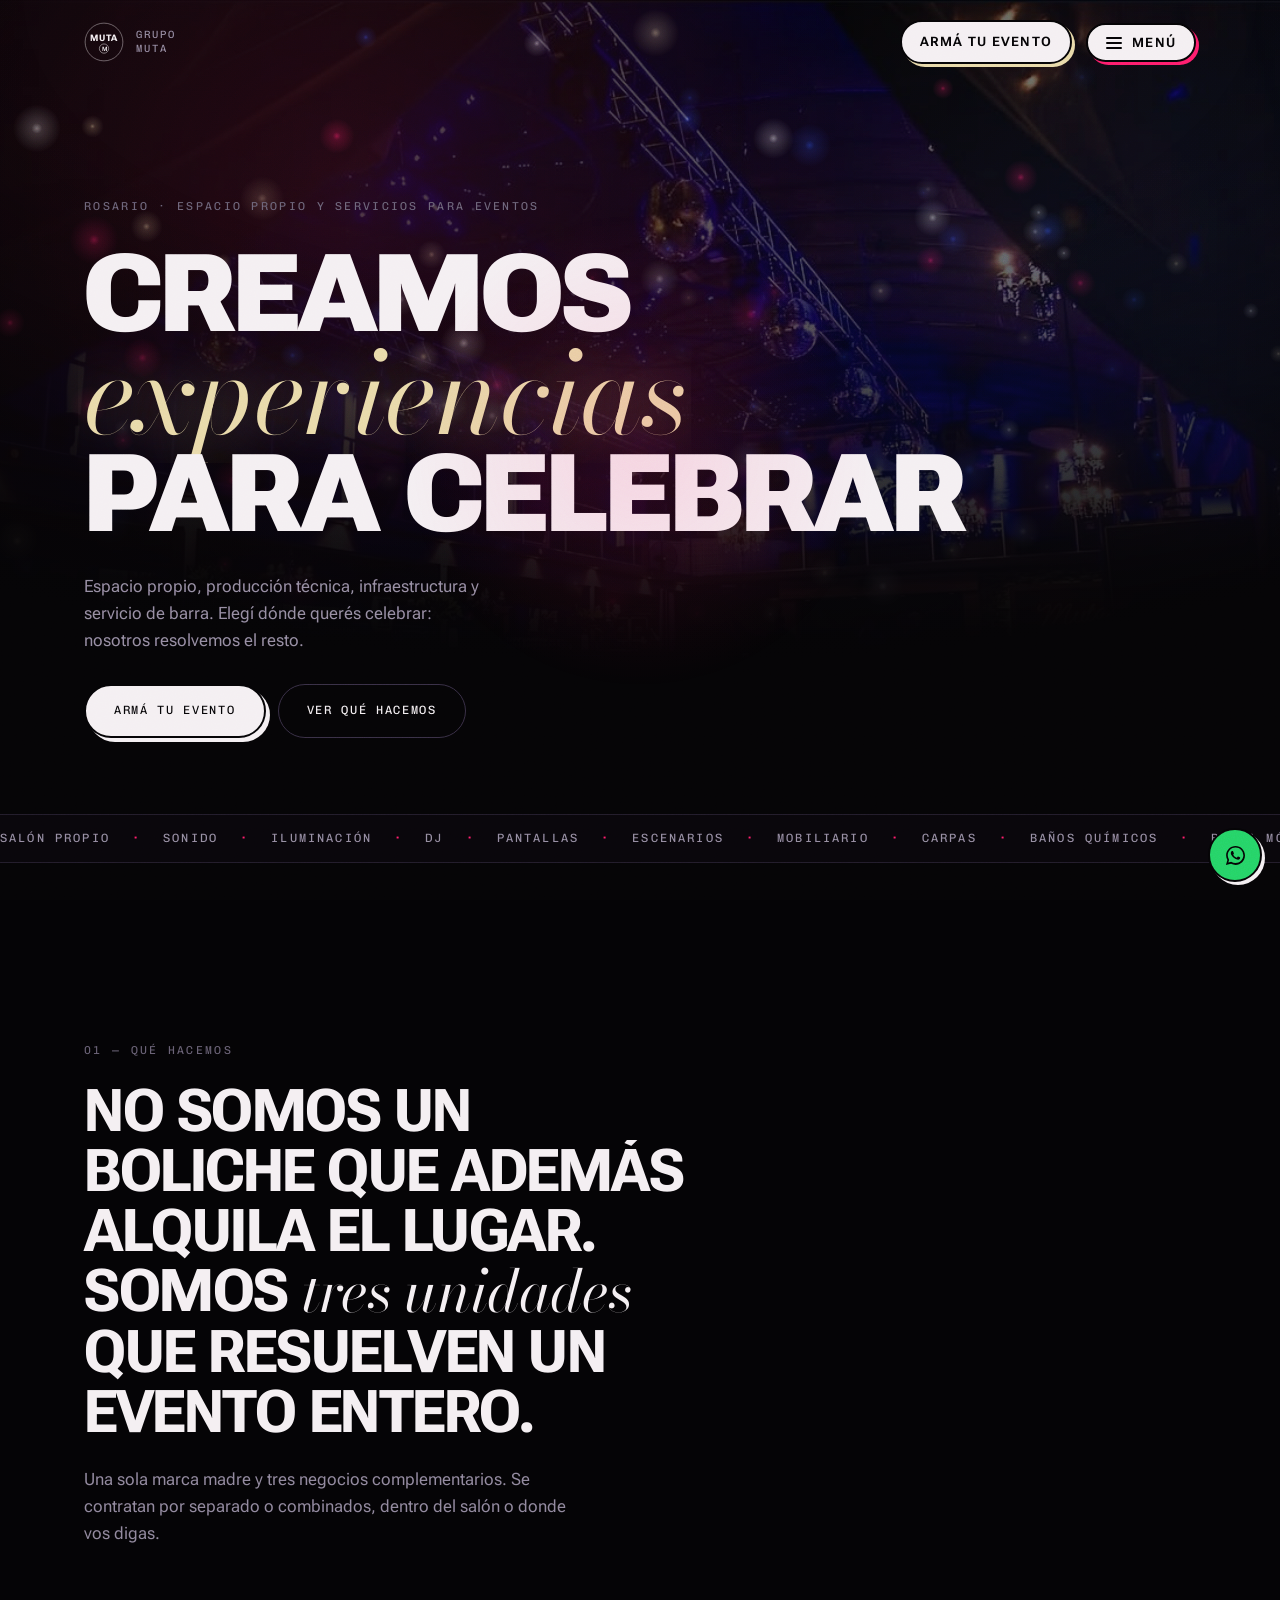
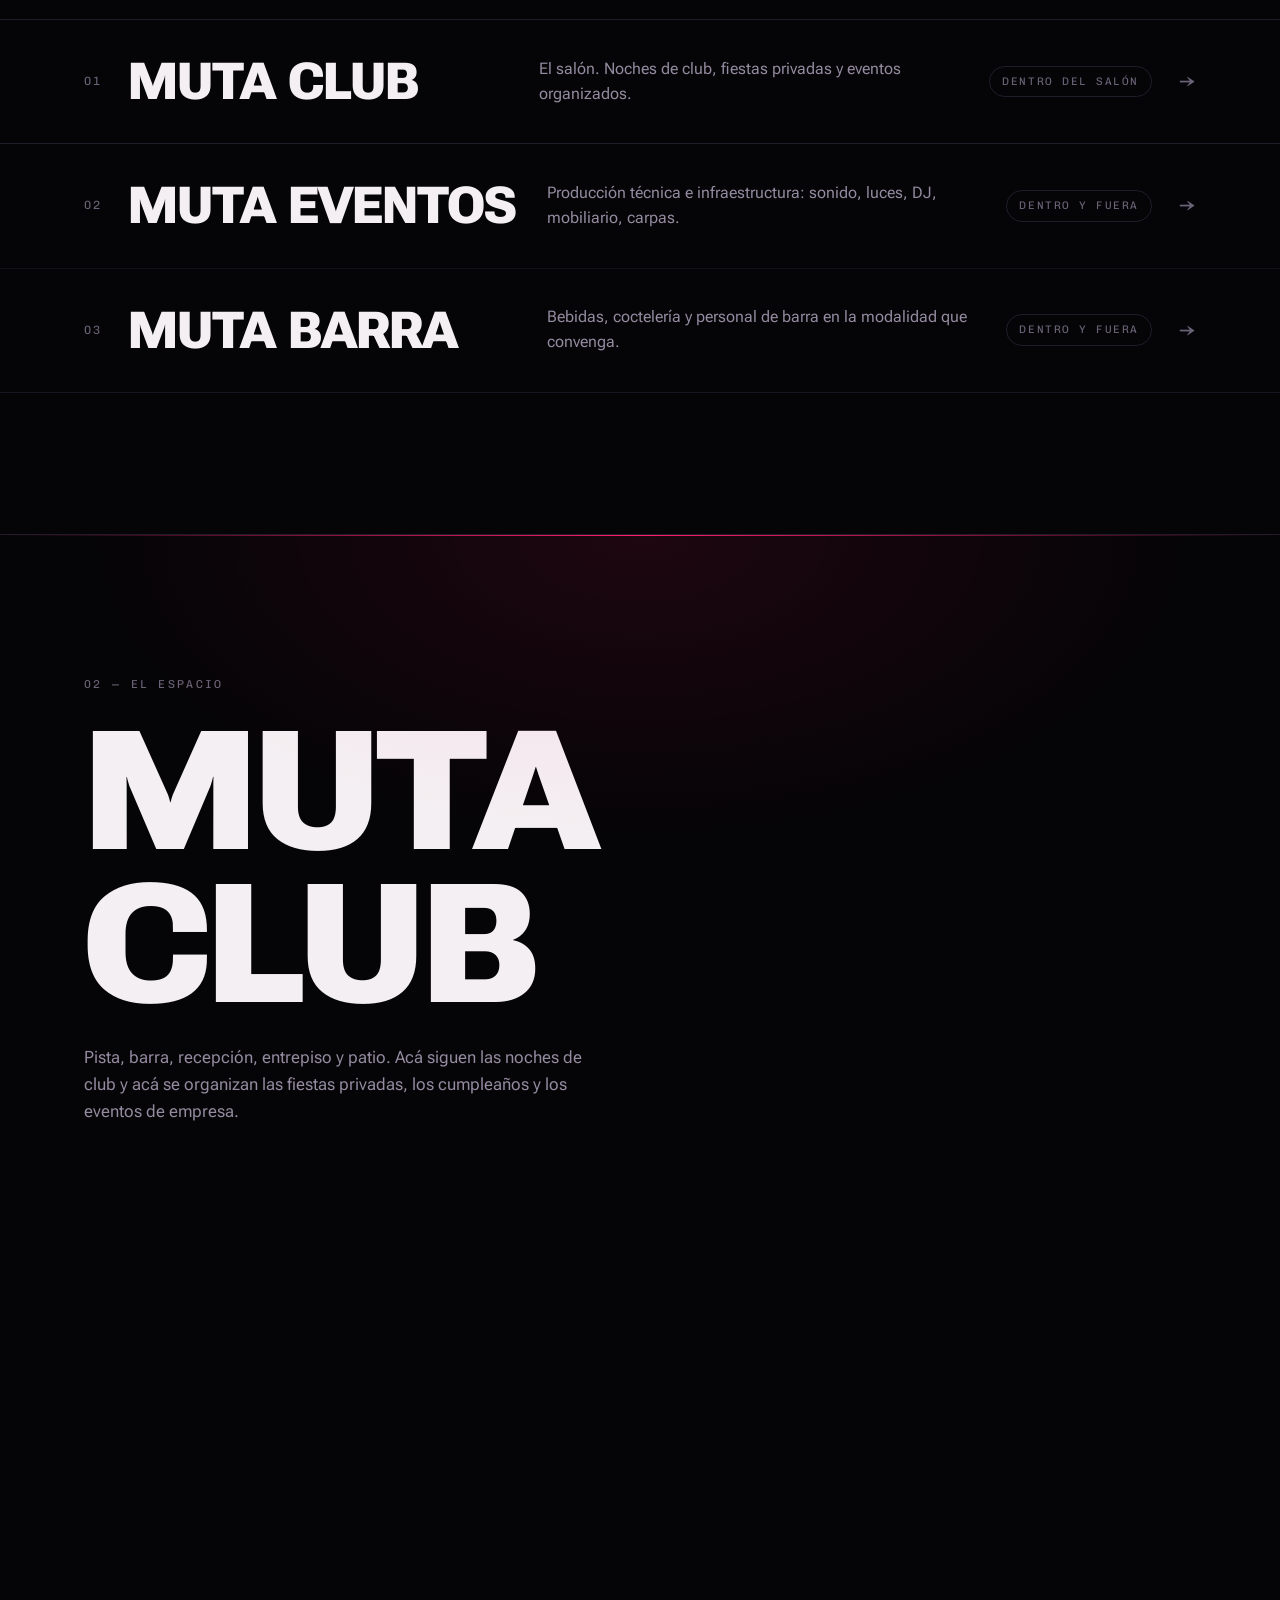
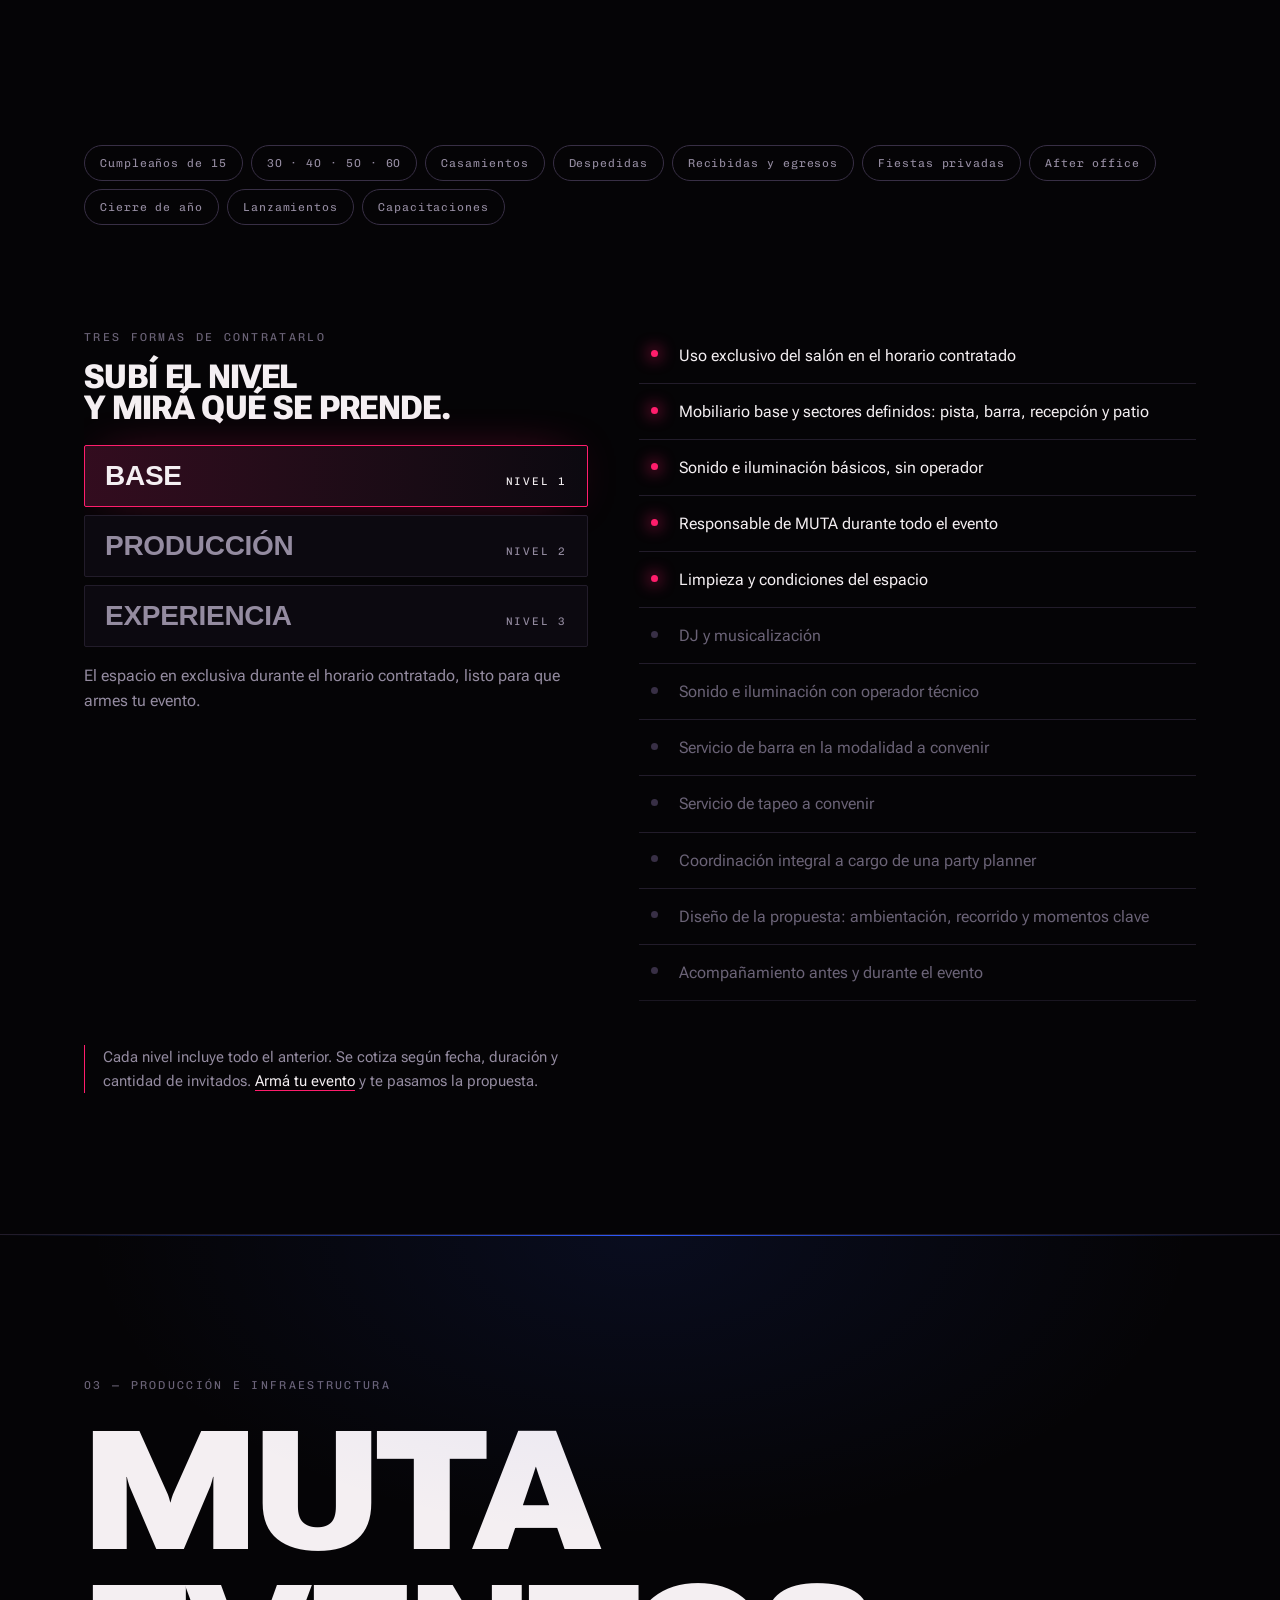
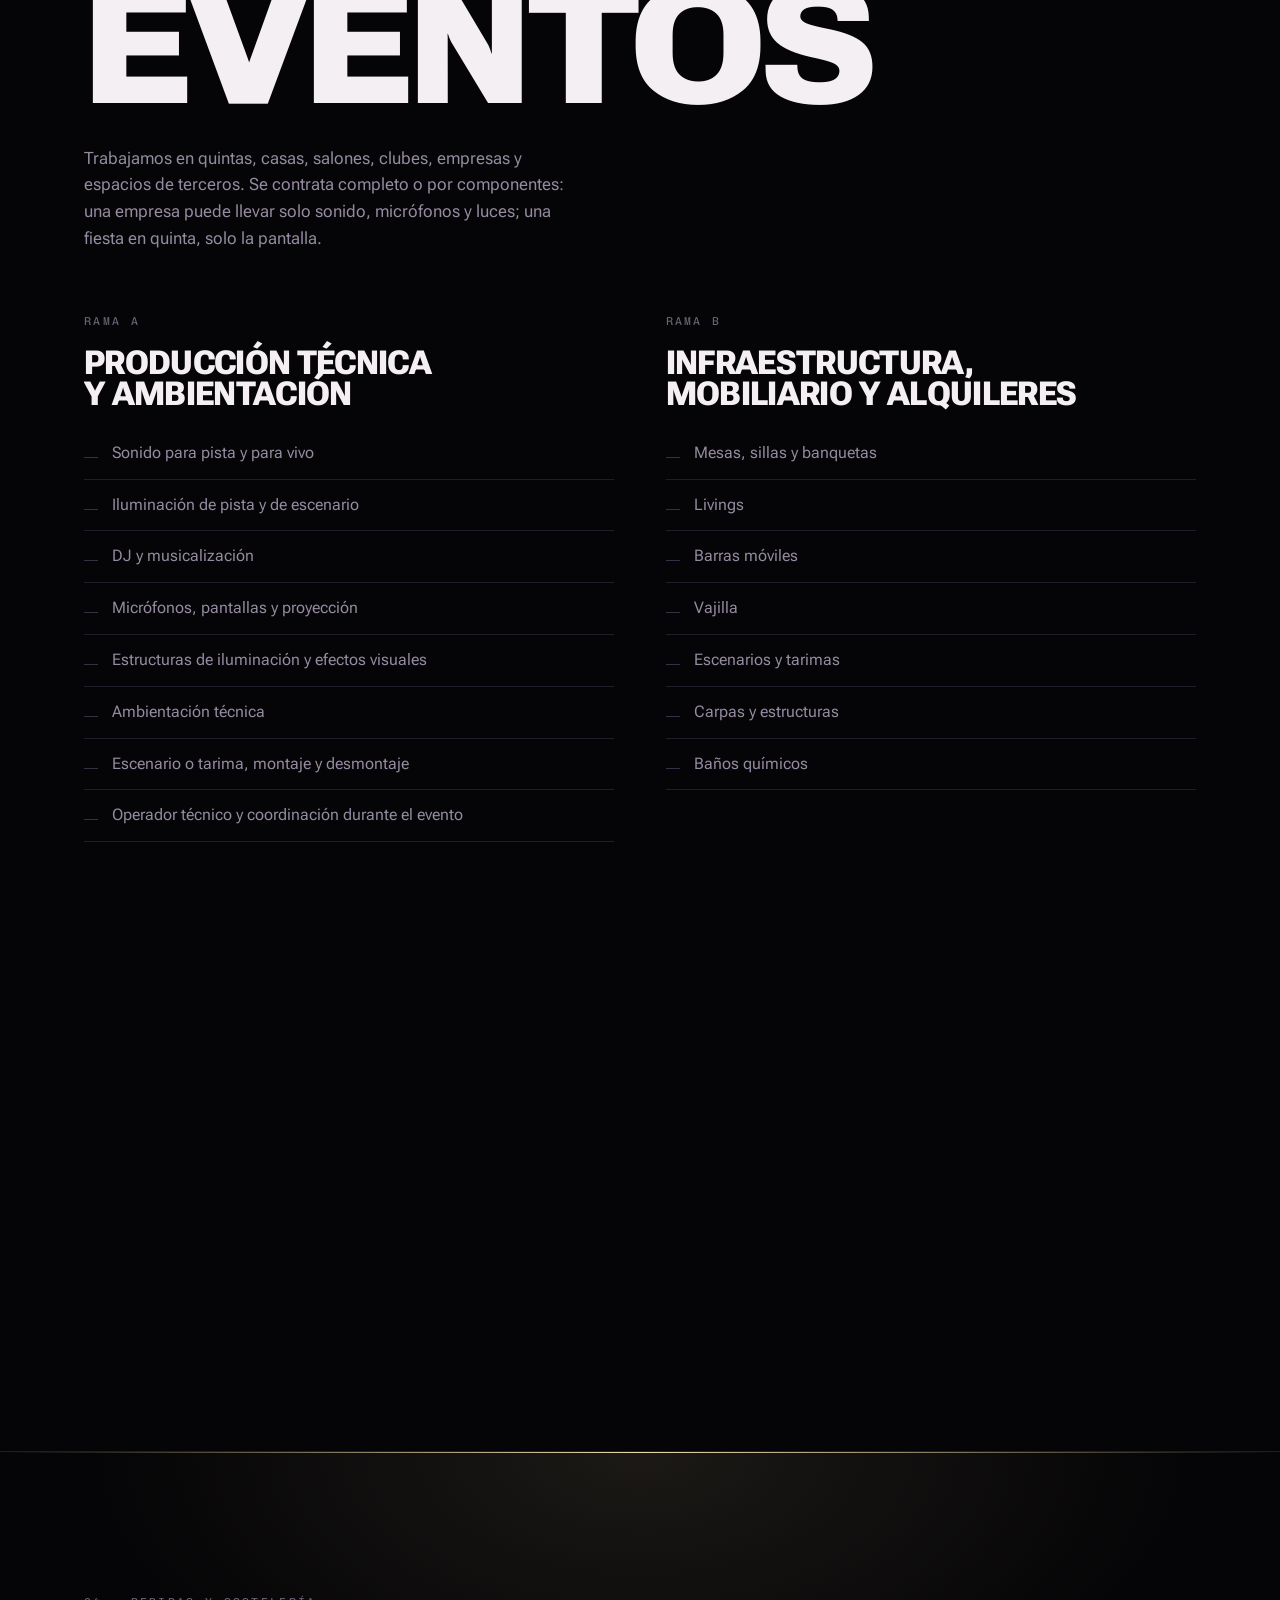
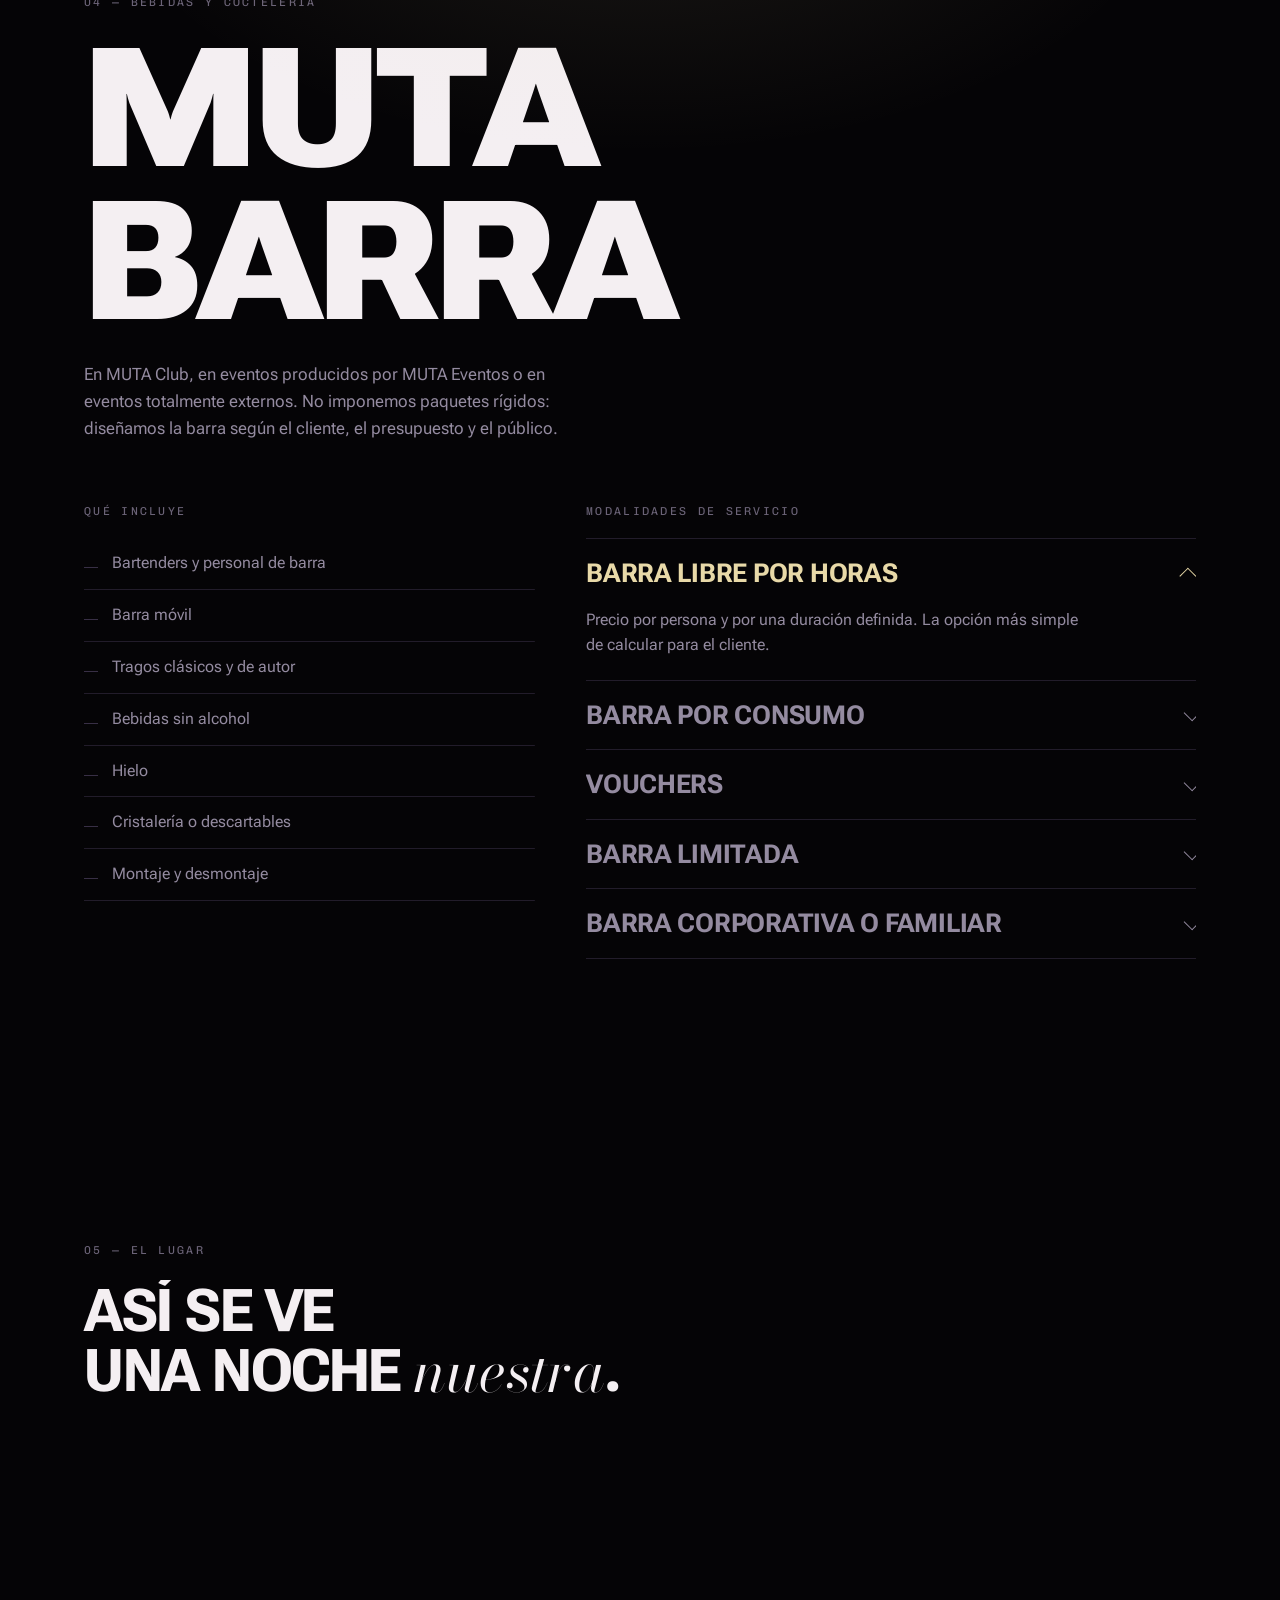
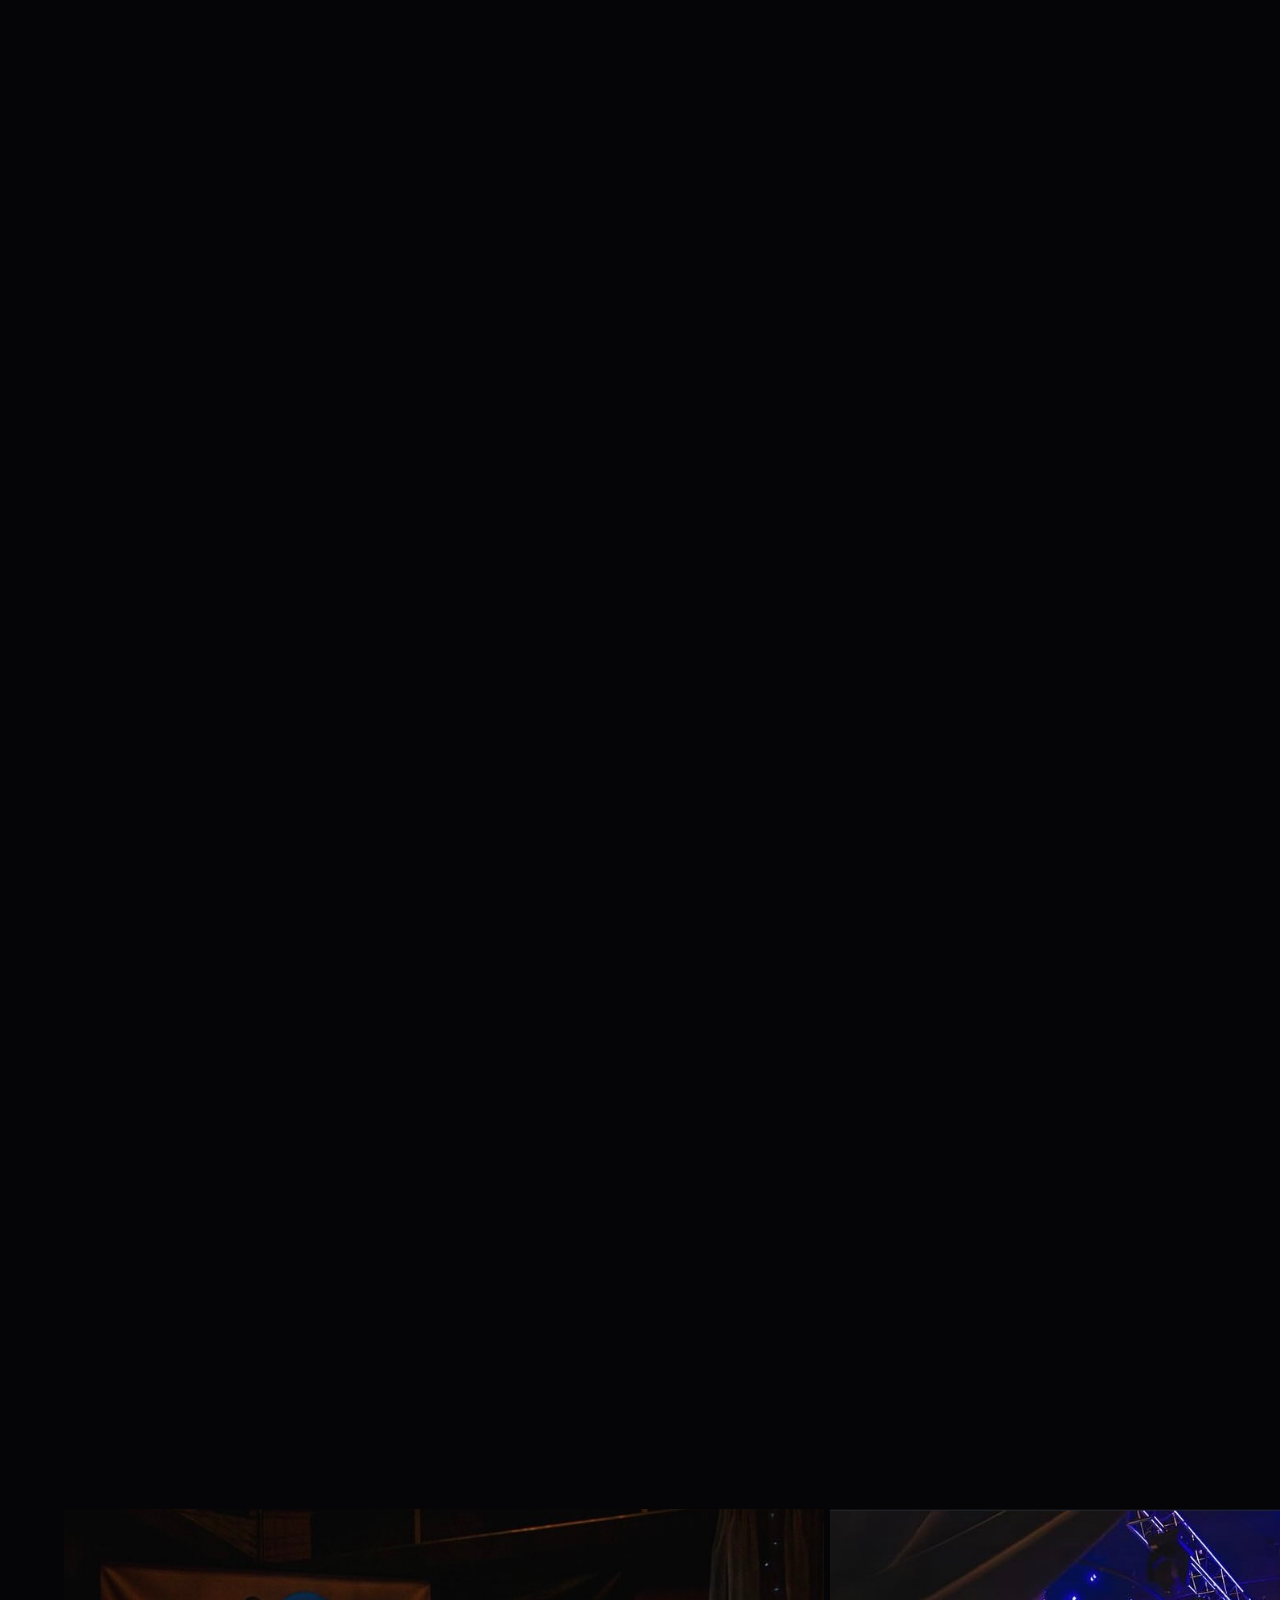
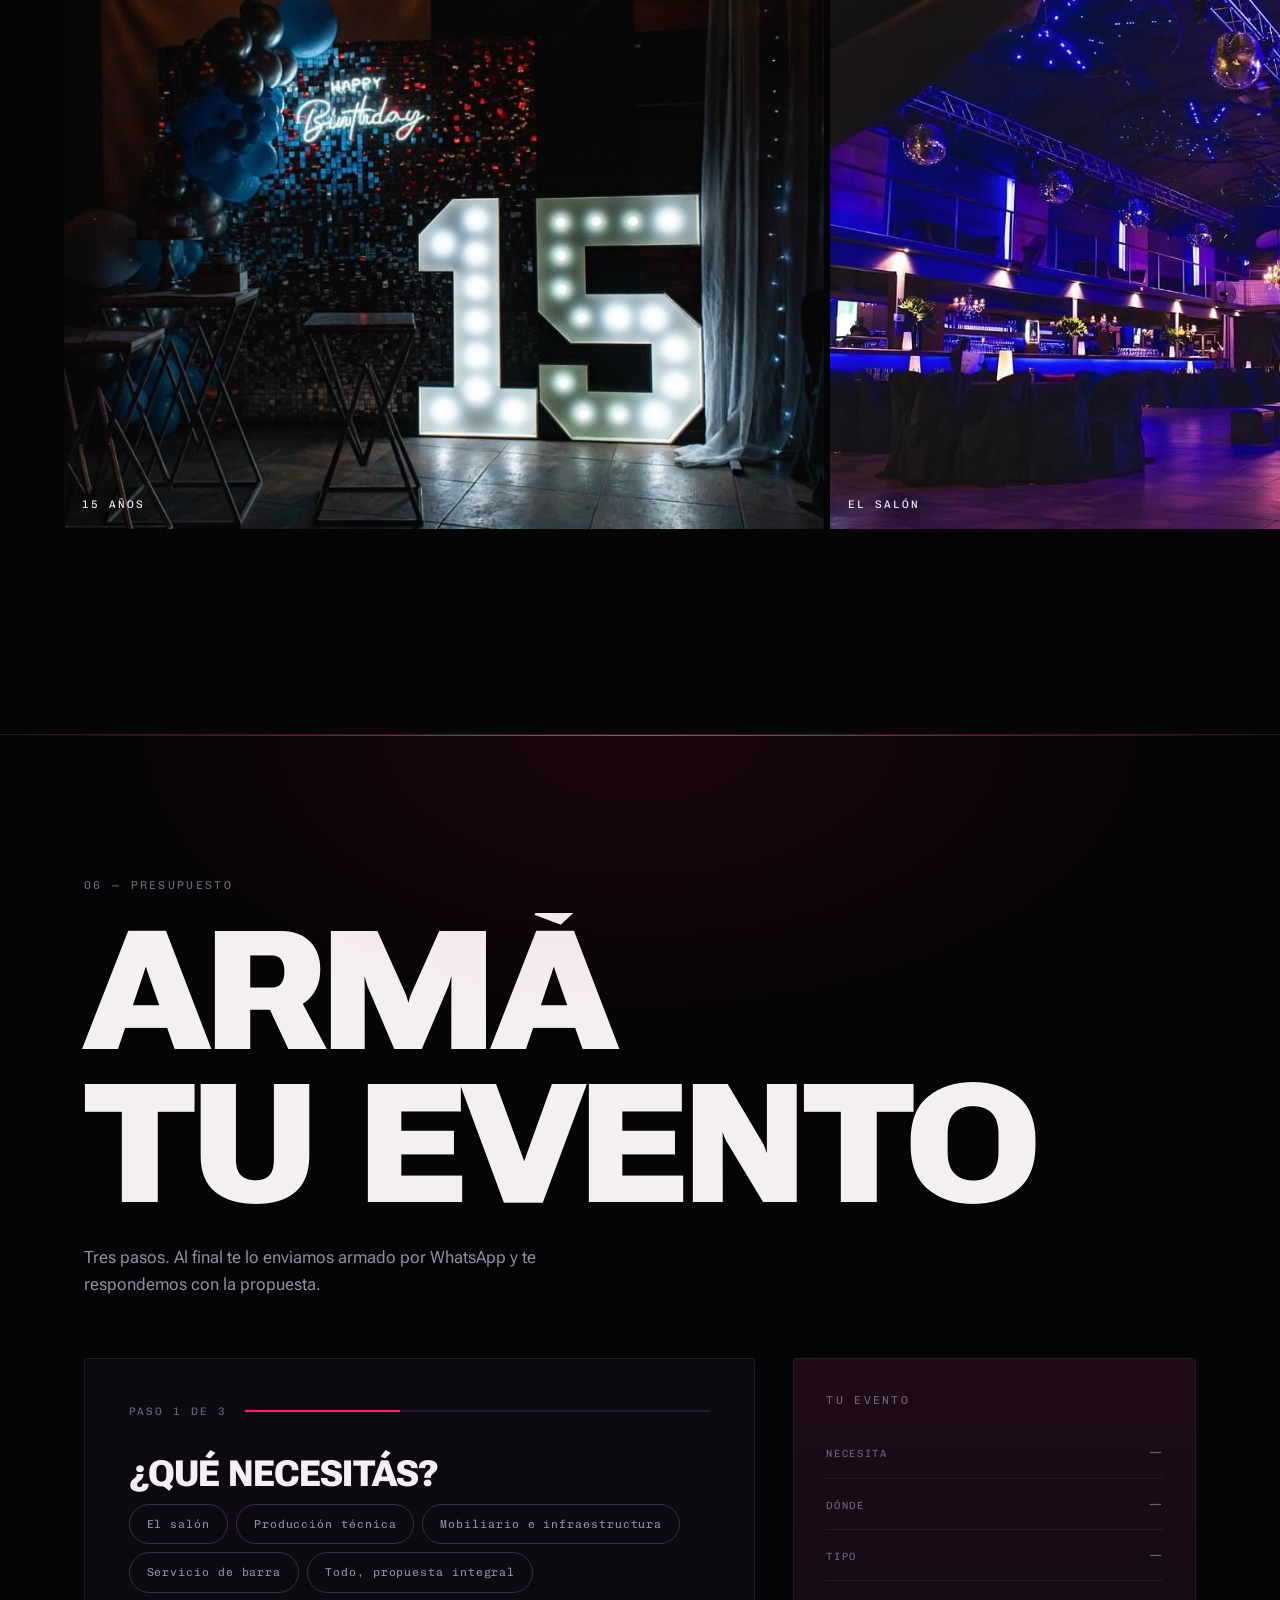
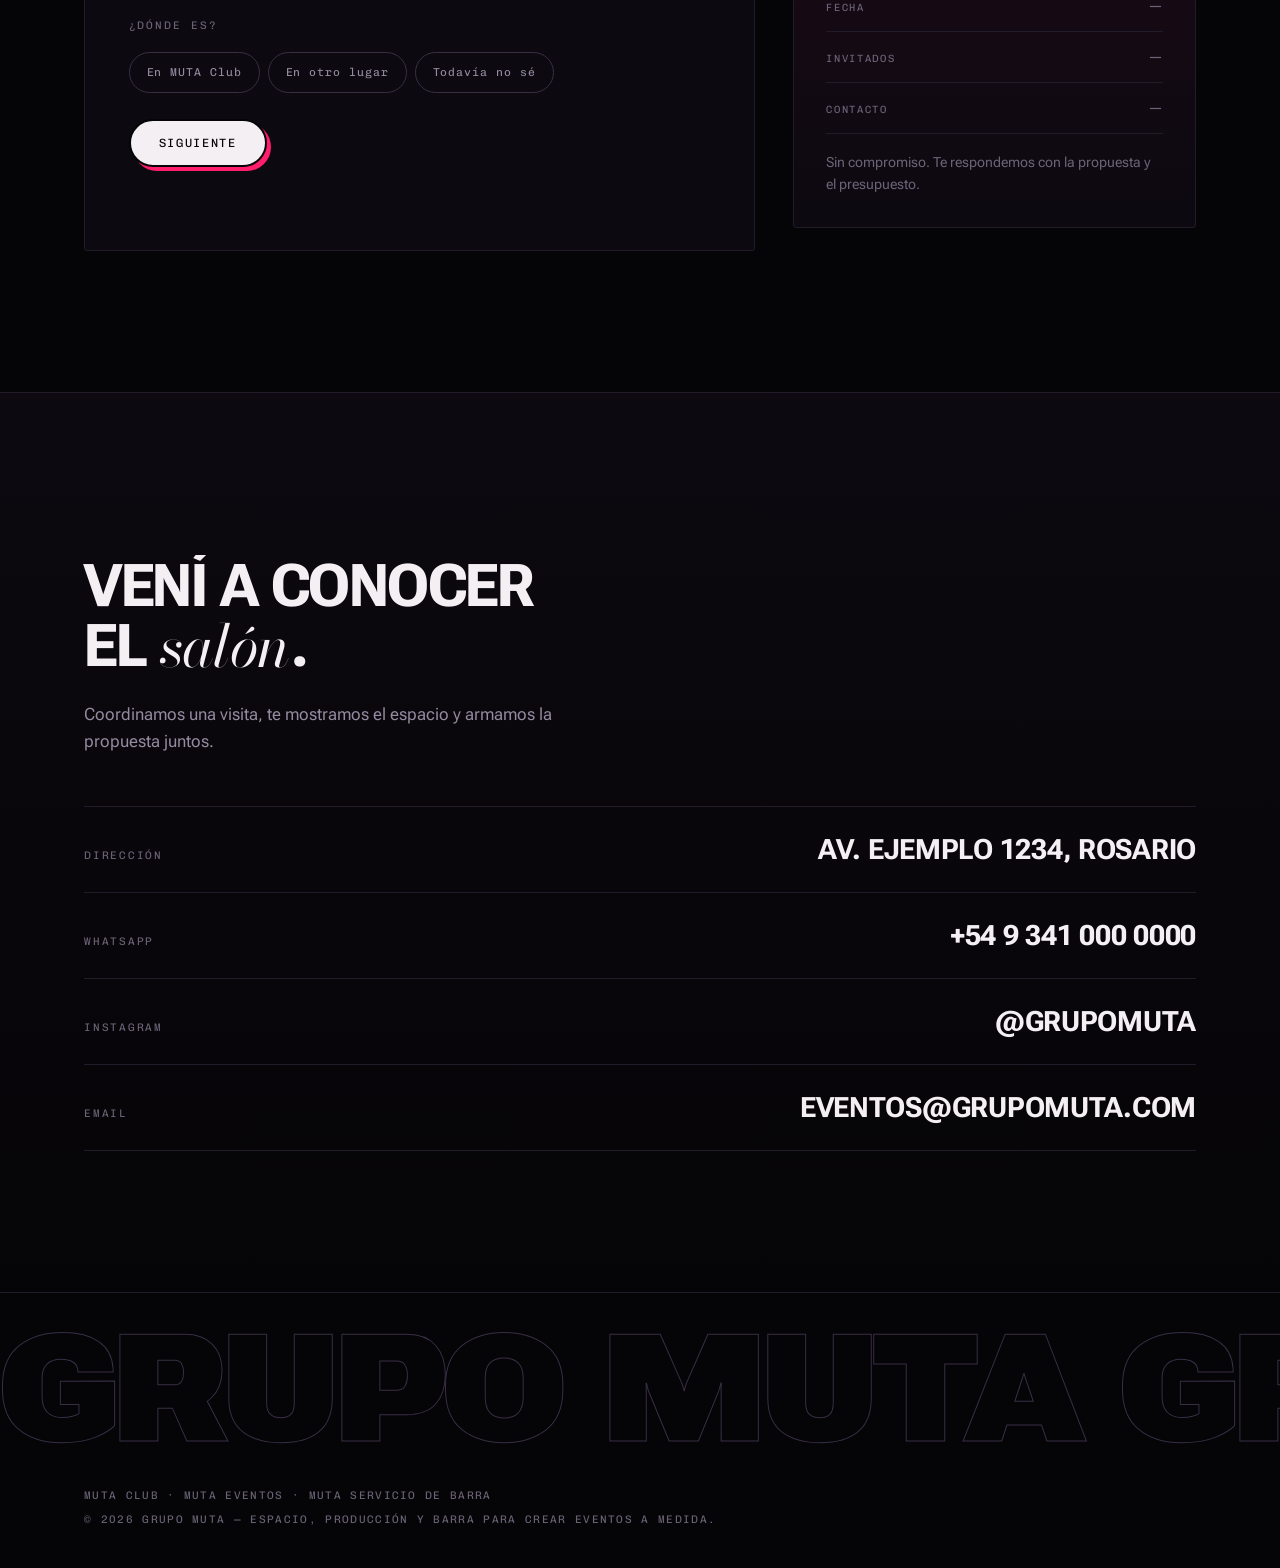
==== index.html @ 009f1b27 "Sitio de Grupo MUTA: tres versiones Sitio estático para Grupo MUTA con las tres unidades (Club, Even" ====
<!doctype html>
<html lang="es-AR">
<head>
<meta charset="utf-8">
<meta name="viewport" content="width=device-width, initial-scale=1">
<title>Grupo MUTA — El evento empieza acá</title>
<meta name="description" content="Grupo MUTA crea experiencias para celebrar: espacio propio, producción técnica, infraestructura y servicio de barra, dentro o fuera de MUTA Club.">
<meta name="theme-color" content="#050406">
<link rel="icon" href="data:image/svg+xml,%3Csvg xmlns='http://www.w3.org/2000/svg' viewBox='0 0 64 64'%3E%3Crect width='64' height='64' rx='32' fill='%23050406'/%3E%3Ctext x='32' y='42' text-anchor='middle' font-family='Arial' font-size='30' font-weight='700' fill='white'%3EM%3C/text%3E%3C/svg%3E">

<meta property="og:type" content="website">
<meta property="og:title" content="Grupo MUTA — Creamos experiencias para celebrar">
<meta property="og:description" content="Espacio, producción y barra para crear eventos a medida. Rosario.">
<meta property="og:image" content="assets/img/salon-azul.jpg">

<link rel="preconnect" href="https://fonts.googleapis.com">
<link rel="preconnect" href="https://fonts.gstatic.com" crossorigin>
<link rel="stylesheet" href="https://fonts.googleapis.com/css2?family=Bodoni+Moda:ital,opsz,wght@1,6..96,400..700&family=Chivo+Mono:wght@300;400;500&family=Roboto+Flex:opsz,wdth,wght@8..144,25..151,100..1000&display=swap">
<link rel="stylesheet" href="styles.css">
</head>
<body>

<a class="skip" href="#unidades">Saltar al contenido</a>

<!-- Textura y luz que acompañan al cursor -->
<div class="grain" aria-hidden="true"></div>
<div class="spot" id="spot" aria-hidden="true"></div>

<!-- ================= BARRA (no fija: se va con el scroll) ================= -->
<header class="top">
  <a class="badge" href="#inicio" aria-label="Grupo MUTA, inicio">
    <svg viewBox="0 0 64 64" width="40" height="40" aria-hidden="true">
      <circle cx="32" cy="32" r="30.2" fill="none" stroke="currentColor" stroke-width="1.2" opacity=".5"/>
      <text x="32" y="30" text-anchor="middle" font-family="Roboto Flex, sans-serif" font-size="15" font-weight="800" letter-spacing="1" fill="currentColor">MUTA</text>
      <circle cx="32" cy="42.5" r="7.4" fill="none" stroke="currentColor" stroke-width="1" opacity=".75"/>
      <text x="32" y="46" text-anchor="middle" font-family="Roboto Flex, sans-serif" font-size="9" font-weight="700" fill="currentColor">M</text>
    </svg>
    <span>Grupo<br>MUTA</span>
  </a>

  <div class="top__right">
    <a class="lnk" href="#armar">Armá tu evento</a>
    <button class="mbtn" data-menu-open aria-expanded="false" aria-controls="menu">
      <span class="ham" aria-hidden="true"><i></i><i></i><i></i></span><span>Menú</span>
    </button>
  </div>
</header>

<button class="mbtn mbtn--float" id="mbtnFloat" data-menu-open aria-expanded="false" aria-controls="menu">
  <span class="ham" aria-hidden="true"><i></i><i></i><i></i></span><span>Menú</span>
</button>

<!-- ================= MENÚ ================= -->
<div class="menu" id="menu" hidden>
  <div class="menu__bar">
    <span class="cue">Grupo MUTA</span>
    <button class="mbtn" data-menu-close><span class="ham ham--x" aria-hidden="true"><i></i><i></i></span><span>Cerrar</span></button>
  </div>
  <nav class="menu__nav" aria-label="Secciones">
    <a href="#unidades" style="--cue:var(--bone)"><em>01</em> Qué hacemos</a>
    <a href="#club" style="--cue:var(--magenta)"><em>02</em> MUTA Club</a>
    <a href="#eventos" style="--cue:var(--blue)"><em>03</em> MUTA Eventos</a>
    <a href="#barra" style="--cue:var(--champ)"><em>04</em> MUTA Barra</a>
    <a href="#galeria" style="--cue:var(--bone)"><em>05</em> Galería</a>
    <a href="#armar" style="--cue:var(--magenta)"><em>06</em> Armá tu evento</a>
  </nav>
  <div class="menu__foot">
    <a href="#" data-cfg="wa">WhatsApp</a>
    <a href="#" data-cfg="ig">Instagram</a>
    <a href="#" data-cfg="maps">Cómo llegar</a>
    <a href="#" data-cfg="mail">Email</a>
  </div>
</div>

<main id="inicio">

  <!-- ================= HERO ================= -->
  <section class="hero">
    <div class="hero__media" aria-hidden="true">
      <img src="assets/img/salon-azul.jpg" alt="" width="1170" height="771" fetchpriority="high">
    </div>
    <canvas class="hero__canvas" id="lights" aria-hidden="true"></canvas>
    <div class="hero__veil" aria-hidden="true"></div>

    <div class="hero__in">
      <p class="cue cue--in">Rosario · Espacio propio y servicios para eventos</p>
      <h1 class="hero__t">Creamos<br><em>experiencias</em><br>para celebrar</h1>
      <p class="hero__s cue--in">
        Espacio propio, producción técnica, infraestructura y servicio de barra.
        Elegí dónde querés celebrar: nosotros resolvemos el resto.
      </p>
      <div class="hero__cta cue--in">
        <a class="btn btn--solid" href="#armar">Armá tu evento</a>
        <a class="btn" href="#unidades">Ver qué hacemos</a>
      </div>
    </div>

    <div class="ticker" aria-hidden="true">
      <div class="ticker__row">
        <span>Salón propio</span><b>·</b><span>Sonido</span><b>·</b><span>Iluminación</span><b>·</b>
        <span>DJ</span><b>·</b><span>Pantallas</span><b>·</b><span>Escenarios</span><b>·</b>
        <span>Mobiliario</span><b>·</b><span>Carpas</span><b>·</b><span>Baños químicos</span><b>·</b>
        <span>Barra móvil</span><b>·</b><span>Coctelería</span><b>·</b><span>Party planner</span><b>·</b>
        <span>Salón propio</span><b>·</b><span>Sonido</span><b>·</b><span>Iluminación</span><b>·</b>
        <span>DJ</span><b>·</b><span>Pantallas</span><b>·</b><span>Escenarios</span><b>·</b>
        <span>Mobiliario</span><b>·</b><span>Carpas</span><b>·</b><span>Baños químicos</span><b>·</b>
        <span>Barra móvil</span><b>·</b><span>Coctelería</span><b>·</b><span>Party planner</span><b>·</b>
      </div>
    </div>
  </section>

  <!-- ================= MANIFIESTO + UNIDADES ================= -->
  <section class="sec" id="unidades">
    <div class="wrap">
      <p class="cue rv">01 — Qué hacemos</p>
      <h2 class="stmt rv">
        No somos un boliche que además<br>alquila el lugar. Somos <em>tres unidades</em><br>que resuelven un evento entero.
      </h2>
      <p class="lead rv">
        Una sola marca madre y tres negocios complementarios. Se contratan por separado
        o combinados, dentro del salón o donde vos digas.
      </p>
    </div>

    <ul class="index">
      <li class="idx rv" style="--cue:var(--magenta)">
        <a href="#club" data-peek="assets/img/club-rojo.jpg">
          <span class="idx__n">01</span>
          <span class="idx__t">MUTA Club</span>
          <span class="idx__d">El salón. Noches de club, fiestas privadas y eventos organizados.</span>
          <span class="idx__w">Dentro del salón</span>
          <span class="idx__go" aria-hidden="true">→</span>
        </a>
      </li>
      <li class="idx rv" style="--cue:var(--blue)">
        <a href="#eventos" data-peek="assets/img/pantallas.jpg">
          <span class="idx__n">02</span>
          <span class="idx__t">MUTA Eventos</span>
          <span class="idx__d">Producción técnica e infraestructura: sonido, luces, DJ, mobiliario, carpas.</span>
          <span class="idx__w">Dentro y fuera</span>
          <span class="idx__go" aria-hidden="true">→</span>
        </a>
      </li>
      <li class="idx rv" style="--cue:var(--champ)">
        <a href="#barra" data-peek="assets/img/lounge.jpg">
          <span class="idx__n">03</span>
          <span class="idx__t">MUTA Barra</span>
          <span class="idx__d">Bebidas, coctelería y personal de barra en la modalidad que convenga.</span>
          <span class="idx__w">Dentro y fuera</span>
          <span class="idx__go" aria-hidden="true">→</span>
        </a>
      </li>
    </ul>
  </section>

  <!-- ================= 02 · MUTA CLUB ================= -->
  <section class="sec sec--cue" id="club" style="--cue:var(--magenta)">
    <div class="wrap">
      <header class="shead">
        <p class="cue rv">02 — El espacio</p>
        <h2 class="big rv">MUTA<br>Club</h2>
        <p class="lead rv">
          Pista, barra, recepción, entrepiso y patio. Acá siguen las noches de club y acá
          se organizan las fiestas privadas, los cumpleaños y los eventos de empresa.
        </p>
      </header>
    </div>

    <figure class="shot shot--feature rv" data-parallax>
      <img src="assets/img/salon-cena.jpg" alt="Salón de MUTA preparado para una cena y celebración" width="1170" height="759" loading="lazy">
      <figcaption>Una puesta distinta para cada evento</figcaption>
    </figure>

    <div class="wrap">
      <ul class="chips rv">
        <li>Cumpleaños de 15</li><li>30 · 40 · 50 · 60</li><li>Casamientos</li>
        <li>Despedidas</li><li>Recibidas y egresos</li><li>Fiestas privadas</li>
        <li>After office</li><li>Cierre de año</li><li>Lanzamientos</li><li>Capacitaciones</li>
      </ul>

      <!-- Consola de niveles -->
      <div class="consola rv">
        <div class="consola__head">
          <p class="cue">Tres formas de contratarlo</p>
          <h3>Subí el nivel<br>y mirá qué se prende.</h3>
          <div class="lvls" role="tablist" aria-label="Niveles de contratación">
            <button role="tab" id="tab-1" aria-controls="feats" aria-selected="true" data-lvl="1">
              <b>Base</b><span>Nivel 1</span>
            </button>
            <button role="tab" id="tab-2" aria-controls="feats" aria-selected="false" data-lvl="2">
              <b>Producción</b><span>Nivel 2</span>
            </button>
            <button role="tab" id="tab-3" aria-controls="feats" aria-selected="false" data-lvl="3">
              <b>Experiencia</b><span>Nivel 3</span>
            </button>
          </div>
          <p class="consola__d" id="lvlDesc">
            El espacio en exclusiva durante el horario contratado, listo para que armes tu evento.
          </p>
        </div>

        <ul class="feats" id="feats" role="tabpanel" tabindex="0" aria-labelledby="tab-1">
          <li data-min="1">Uso exclusivo del salón en el horario contratado</li>
          <li data-min="1">Mobiliario base y sectores definidos: pista, barra, recepción y patio</li>
          <li data-min="1">Sonido e iluminación básicos, sin operador</li>
          <li data-min="1">Responsable de MUTA durante todo el evento</li>
          <li data-min="1">Limpieza y condiciones del espacio</li>
          <li data-min="2">DJ y musicalización</li>
          <li data-min="2">Sonido e iluminación con operador técnico</li>
          <li data-min="2">Servicio de barra en la modalidad a convenir</li>
          <li data-min="2">Servicio de tapeo a convenir</li>
          <li data-min="3">Coordinación integral a cargo de una party planner</li>
          <li data-min="3">Diseño de la propuesta: ambientación, recorrido y momentos clave</li>
          <li data-min="3">Acompañamiento antes y durante el evento</li>
        </ul>
      </div>

      <p class="note rv">
        Cada nivel incluye todo el anterior. Se cotiza según fecha, duración y cantidad de invitados.
        <a href="#armar">Armá tu evento</a> y te pasamos la propuesta.
      </p>
    </div>
  </section>

  <!-- ================= 03 · MUTA EVENTOS ================= -->
  <section class="sec sec--cue" id="eventos" style="--cue:var(--blue)">
    <div class="wrap">
      <header class="shead">
        <p class="cue rv">03 — Producción e infraestructura</p>
        <h2 class="big rv">MUTA<br>Eventos</h2>
        <p class="lead rv">
          Trabajamos en quintas, casas, salones, clubes, empresas y espacios de terceros.
          Se contrata completo o por componentes: una empresa puede llevar solo sonido,
          micrófonos y luces; una fiesta en quinta, solo la pantalla.
        </p>
      </header>

      <div class="ramas">
        <div class="rama rv">
          <p class="cue">Rama A</p>
          <h3>Producción técnica<br>y ambientación</h3>
          <ul class="listado">
            <li>Sonido para pista y para vivo</li>
            <li>Iluminación de pista y de escenario</li>
            <li>DJ y musicalización</li>
            <li>Micrófonos, pantallas y proyección</li>
            <li>Estructuras de iluminación y efectos visuales</li>
            <li>Ambientación técnica</li>
            <li>Escenario o tarima, montaje y desmontaje</li>
            <li>Operador técnico y coordinación durante el evento</li>
          </ul>
        </div>
        <div class="rama rv">
          <p class="cue">Rama B</p>
          <h3>Infraestructura,<br>mobiliario y alquileres</h3>
          <ul class="listado">
            <li>Mesas, sillas y banquetas</li>
            <li>Livings</li>
            <li>Barras móviles</li>
            <li>Vajilla</li>
            <li>Escenarios y tarimas</li>
            <li>Carpas y estructuras</li>
            <li>Baños químicos</li>
          </ul>
        </div>
      </div>
    </div>

    <figure class="shot shot--split rv" data-parallax>
      <img src="assets/img/pista.jpg" alt="Pista de MUTA con público, humo e iluminación escénica" width="1170" height="736" loading="lazy">
      <figcaption>Sonido, luces y energía en escena</figcaption>
    </figure>
  </section>

  <!-- ================= 04 · MUTA BARRA ================= -->
  <section class="sec sec--cue" id="barra" style="--cue:var(--champ)">
    <div class="wrap">
      <header class="shead">
        <p class="cue rv">04 — Bebidas y coctelería</p>
        <h2 class="big rv">MUTA<br>Barra</h2>
        <p class="lead rv">
          En MUTA Club, en eventos producidos por MUTA Eventos o en eventos totalmente
          externos. No imponemos paquetes rígidos: diseñamos la barra según el cliente,
          el presupuesto y el público.
        </p>
      </header>

      <div class="barra">
        <div class="barra__incl rv">
          <p class="cue">Qué incluye</p>
          <ul class="listado">
            <li>Bartenders y personal de barra</li>
            <li>Barra móvil</li>
            <li>Tragos clásicos y de autor</li>
            <li>Bebidas sin alcohol</li>
            <li>Hielo</li>
            <li>Cristalería o descartables</li>
            <li>Montaje y desmontaje</li>
          </ul>
        </div>

        <div class="barra__mods rv">
          <p class="cue">Modalidades de servicio</p>
          <div class="acc" id="acc">
            <details name="mod" open>
              <summary><span>Barra libre por horas</span></summary>
              <p>Precio por persona y por una duración definida. La opción más simple de calcular para el cliente.</p>
            </details>
            <details name="mod">
              <summary><span>Barra por consumo</span></summary>
              <p>Se cobra lo consumido durante el evento. Conviene cuando no se sabe bien cuánto va a tomar el grupo.</p>
            </details>
            <details name="mod">
              <summary><span>Vouchers</span></summary>
              <p>Cada invitado recibe una cantidad determinada de tragos o consumiciones. Presupuesto cerrado y consumo ordenado.</p>
            </details>
            <details name="mod">
              <summary><span>Barra limitada</span></summary>
              <p>Incluye determinadas bebidas y tragos, con reglas claras desde el principio.</p>
            </details>
            <details name="mod">
              <summary><span>Barra corporativa o familiar</span></summary>
              <p>Propuesta más moderada: vino, cerveza, gaseosas, café o sin alcohol.</p>
            </details>
          </div>
        </div>
      </div>
    </div>
  </section>

  <!-- ================= 05 · GALERÍA ================= -->
  <section class="sec" id="galeria">
    <div class="wrap">
      <p class="cue rv">05 — El lugar</p>
      <h2 class="stmt rv">Así se ve<br>una noche <em>nuestra</em>.</h2>
    </div>

    <div class="gal">
      <figure class="shot g1 rv" data-parallax><img src="assets/img/fachada.jpg" alt="Fachada iluminada de MUTA de noche" width="1170" height="751" loading="lazy"><figcaption>La noche empieza acá</figcaption></figure>
      <figure class="shot g2 rv"><img src="assets/img/cena-roja.jpg" alt="Salón dispuesto para una cena bajo arañas y luz roja" width="1170" height="758" loading="lazy"><figcaption>Cenas</figcaption></figure>
      <figure class="shot g3 rv"><img src="assets/img/lounge.jpg" alt="Sector lounge de MUTA iluminado en azul" width="1170" height="774" loading="lazy"><figcaption>Lounges</figcaption></figure>
      <figure class="shot g4 rv"><img src="assets/img/club-rojo.jpg" alt="Noche de club con pantallas y luces rojas" width="1170" height="755" loading="lazy"><figcaption>Club</figcaption></figure>
      <figure class="shot g5 rv"><img src="assets/img/deco-globos.jpg" alt="Ambientación personalizada con globos metalizados" width="1170" height="764" loading="lazy"><figcaption>Ambientación</figcaption></figure>
      <figure class="shot g6 rv"><img src="assets/img/mesa-luces.jpg" alt="Mesa principal decorada con flores y cortina de luces" width="1170" height="749" loading="lazy"><figcaption>Detalles</figcaption></figure>
      <figure class="shot g7 rv" data-parallax><img src="assets/img/pantallas.jpg" alt="Salón MUTA con pantallas y visuales rojas" width="1170" height="731" loading="lazy"><figcaption>Visuales que transforman el espacio</figcaption></figure>
    </div>

    <div class="lookbook" data-native-scroll aria-label="Más momentos en MUTA">
      <div class="lookbook__track">
        <figure><img src="assets/img/cumple-15.jpg" alt="Ambientación de cumpleaños de 15" width="1170" height="751" loading="lazy"><figcaption>15 años</figcaption></figure>
        <figure><img src="assets/img/salon-azul.jpg" alt="Vista general del salón iluminado en azul" width="1170" height="771" loading="lazy"><figcaption>El salón</figcaption></figure>
        <figure><img src="assets/img/salon-cena.jpg" alt="Montaje de cena en el salón" width="1170" height="759" loading="lazy"><figcaption>Producción integral</figcaption></figure>
        <figure><img src="assets/img/pista.jpg" alt="Pista llena durante una fiesta" width="1170" height="736" loading="lazy"><figcaption>La pista</figcaption></figure>
      </div>
    </div>
  </section>

  <!-- ================= 06 · ARMÁ TU EVENTO ================= -->
  <section class="sec sec--cue" id="armar" style="--cue:var(--magenta)">
    <div class="wrap">
      <header class="shead">
        <p class="cue rv">06 — Presupuesto</p>
        <h2 class="big rv">Armá<br>tu evento</h2>
        <p class="lead rv">Tres pasos. Al final te lo enviamos armado por WhatsApp y te respondemos con la propuesta.</p>
      </header>

      <div class="armar rv">
        <form class="wiz" id="wiz" novalidate>
          <div class="wiz__bar">
            <span class="wiz__step" id="wizStep">Paso 1 de 3</span>
            <span class="wiz__track"><i id="wizFill"></i></span>
          </div>

          <!-- Paso 1 -->
          <fieldset class="step is-on" data-step="1">
            <legend>¿Qué necesitás?</legend>
            <div class="opts" data-group="unidad">
              <label class="opt"><input type="checkbox" name="unidad" value="El salón (MUTA Club)"><span>El salón</span></label>
              <label class="opt"><input type="checkbox" name="unidad" value="Producción técnica"><span>Producción técnica</span></label>
              <label class="opt"><input type="checkbox" name="unidad" value="Mobiliario e infraestructura"><span>Mobiliario e infraestructura</span></label>
              <label class="opt"><input type="checkbox" name="unidad" value="Servicio de barra"><span>Servicio de barra</span></label>
              <label class="opt"><input type="checkbox" name="unidad" value="Propuesta integral"><span>Todo, propuesta integral</span></label>
            </div>

            <p class="wiz__q">¿Dónde es?</p>
            <div class="opts" data-group="lugar">
              <label class="opt"><input type="radio" name="lugar" value="En MUTA Club"><span>En MUTA Club</span></label>
              <label class="opt"><input type="radio" name="lugar" value="En otro lugar"><span>En otro lugar</span></label>
              <label class="opt"><input type="radio" name="lugar" value="A definir"><span>Todavía no sé</span></label>
            </div>
          </fieldset>

          <!-- Paso 2 -->
          <fieldset class="step" data-step="2" hidden>
            <legend>Contanos del evento</legend>
            <div class="opts" data-group="tipo">
              <label class="opt"><input type="radio" name="tipo" value="Cumpleaños de 15"><span>15</span></label>
              <label class="opt"><input type="radio" name="tipo" value="Cumpleaños (30/40/50/60)"><span>Cumpleaños</span></label>
              <label class="opt"><input type="radio" name="tipo" value="Casamiento"><span>Casamiento</span></label>
              <label class="opt"><input type="radio" name="tipo" value="Despedida"><span>Despedida</span></label>
              <label class="opt"><input type="radio" name="tipo" value="Recibida o egreso"><span>Recibida / egreso</span></label>
              <label class="opt"><input type="radio" name="tipo" value="Fiesta privada"><span>Fiesta privada</span></label>
              <label class="opt"><input type="radio" name="tipo" value="Evento corporativo"><span>Corporativo</span></label>
              <label class="opt"><input type="radio" name="tipo" value="Otro"><span>Otro</span></label>
            </div>

            <div class="grid2">
              <label class="fld">
                <span>Fecha estimada</span>
                <input type="date" name="fecha">
              </label>
              <label class="fld">
                <span>Cantidad de invitados</span>
                <input type="number" name="invitados" min="1" step="1" inputmode="numeric" placeholder="120">
              </label>
            </div>
          </fieldset>

          <!-- Paso 3 -->
          <fieldset class="step" data-step="3" hidden>
            <legend>¿Cómo te contactamos?</legend>
            <div class="grid2">
              <label class="fld">
                <span>Nombre y apellido</span>
                <input type="text" name="nombre" autocomplete="name" placeholder="Tu nombre">
              </label>
              <label class="fld">
                <span>WhatsApp</span>
                <input type="tel" name="tel" autocomplete="tel" placeholder="341 000 0000">
              </label>
            </div>
            <label class="fld">
              <span>Email <i>(opcional)</i></span>
              <input type="email" name="email" autocomplete="email" placeholder="vos@mail.com">
            </label>
            <label class="fld">
              <span>Algo más que quieras contarnos</span>
              <textarea name="mensaje" rows="3" placeholder="Horario, barra libre, DJ, pantalla, ambientación…"></textarea>
            </label>
          </fieldset>

          <div class="wiz__nav">
            <button type="button" class="btn" id="prev" hidden>Volver</button>
            <button type="button" class="btn btn--solid" id="next">Siguiente</button>
            <button type="submit" class="btn btn--solid" id="send" hidden>Enviar por WhatsApp</button>
          </div>
          <p class="wiz__msg" id="wizMsg" role="status" aria-live="polite"></p>
        </form>

        <!-- Ficha en vivo -->
        <aside class="ficha" aria-label="Resumen de tu pedido">
          <p class="cue">Tu evento</p>
          <dl>
            <div><dt>Necesita</dt><dd data-f="unidad">—</dd></div>
            <div><dt>Dónde</dt><dd data-f="lugar">—</dd></div>
            <div><dt>Tipo</dt><dd data-f="tipo">—</dd></div>
            <div><dt>Fecha</dt><dd data-f="fecha">—</dd></div>
            <div><dt>Invitados</dt><dd data-f="invitados">—</dd></div>
            <div><dt>Contacto</dt><dd data-f="contacto">—</dd></div>
          </dl>
          <p class="ficha__n">Sin compromiso. Te respondemos con la propuesta y el presupuesto.</p>
        </aside>
      </div>
    </div>
  </section>

  <!-- ================= CONTACTO ================= -->
  <section class="sec sec--fin" id="contacto">
    <div class="wrap">
      <h2 class="stmt rv">Vení a conocer<br>el <em>salón</em>.</h2>
      <p class="lead rv">Coordinamos una visita, te mostramos el espacio y armamos la propuesta juntos.</p>
      <ul class="datos rv">
        <li><span>Dirección</span><a href="#" data-cfg="maps">Av. Ejemplo 1234, Rosario</a></li>
        <li><span>WhatsApp</span><a href="#" data-cfg="wa">+54 9 341 000 0000</a></li>
        <li><span>Instagram</span><a href="#" data-cfg="ig">@grupomuta</a></li>
        <li><span>Email</span><a href="#" data-cfg="mail">eventos@grupomuta.com</a></li>
      </ul>
    </div>
  </section>
</main>

<footer class="foot">
  <div class="foot__mq" aria-hidden="true"><div><span>GRUPO MUTA</span><span>GRUPO MUTA</span><span>GRUPO MUTA</span><span>GRUPO MUTA</span></div></div>
  <div class="wrap foot__in">
    <p>MUTA Club · MUTA Eventos · MUTA Servicio de Barra</p>
    <p>© <span id="year">2026</span> Grupo MUTA — Espacio, producción y barra para crear eventos a medida.</p>
  </div>
</footer>

<a class="wa" id="waFloat" href="#" aria-label="Escribinos por WhatsApp">
  <svg viewBox="0 0 24 24" width="23" height="23" aria-hidden="true" fill="currentColor">
    <path d="M12.04 2C6.6 2 2.2 6.4 2.2 11.84c0 1.74.46 3.44 1.32 4.94L2 22l5.36-1.4a9.8 9.8 0 0 0 4.68 1.2h.01c5.43 0 9.84-4.4 9.84-9.84C21.89 6.4 17.48 2 12.04 2Zm0 17.94h-.01a8.1 8.1 0 0 1-4.13-1.13l-.3-.18-3.07.8.82-3-.2-.31a8.08 8.08 0 0 1-1.24-4.28c0-4.48 3.65-8.13 8.14-8.13 2.17 0 4.21.85 5.75 2.39a8.08 8.08 0 0 1 2.38 5.75c0 4.49-3.65 8.09-8.14 8.09Zm4.46-6.06c-.24-.12-1.45-.72-1.67-.8-.22-.08-.39-.12-.55.12-.16.24-.63.8-.77.96-.14.16-.28.18-.52.06-.24-.12-1.03-.38-1.97-1.21-.73-.65-1.22-1.45-1.36-1.69-.14-.24-.02-.37.1-.49.11-.11.24-.28.36-.42.12-.14.16-.24.24-.4.08-.16.04-.3-.02-.42-.06-.12-.55-1.33-.75-1.81-.2-.48-.4-.42-.55-.43h-.47c-.16 0-.42.06-.64.3-.22.24-.84.82-.84 2s.86 2.32.98 2.48c.12.16 1.69 2.58 4.1 3.62.57.25 1.02.39 1.37.5.58.18 1.1.16 1.52.1.46-.07 1.45-.59 1.65-1.17.2-.57.2-1.06.14-1.16-.06-.1-.22-.16-.46-.28Z"/>
  </svg>
</a>

<script src="main.js"></script>
</body>
</html>
---- styles.css ----
/* =========================================================
   GRUPO MUTA — OPCIÓN B
   La página como una noche en el salón: cada sección es un
   "cue" de luces y prende su color. Tema único oscuro.
   ========================================================= */

:root{
  color-scheme: dark;

  /* Fondo */
  --void:   #050406;
  --panel:  #0C0910;
  --panel2: #120E18;
  --edge:   #221C2A;
  --edge2:  #382F45;

  /* Texto */
  --bone:   #F4EFF2;
  --mute:   #948BA0;
  --dim:    #6B6377;

  /* Luces */
  --magenta:#FF1D6C;
  --blue:   #2E5BFF;
  --champ:  #E8D9A8;
  --cue:    var(--bone);   /* cada sección lo reescribe */

  /* Tipos */
  --sans:  "Roboto Flex", "Helvetica Neue", Arial, sans-serif;
  --serif: "Bodoni Moda", "Didot", Georgia, serif;
  --mono:  "Chivo Mono", ui-monospace, Menlo, monospace;

  /* Curvas: las mismas familias de easing que usan las páginas
     animadas con GSAP (power2/power4 out e inOut). */
  --out:    cubic-bezier(.16, .9, .24, 1);      /* power4.out  */
  --out-2:  cubic-bezier(.25, .46, .45, .94);   /* power2.out  */
  --in-out: cubic-bezier(.77, 0, .175, 1);      /* power4.inOut */
  --pop:    cubic-bezier(.34, 1.4, .64, 1);     /* rebote suave */

  --wrap: 1240px;
  --pad: clamp(20px, 5vw, 64px);
}

*,*::before,*::after{ box-sizing:border-box; }

/* Importante: varios bloques de acá abajo usan display:flex, y eso le gana al
   atributo hidden. Sin esta regla el menú y los pasos del formulario quedarían
   siempre visibles. */
[hidden]{ display:none !important; }

html{ scroll-behavior:smooth; scroll-padding-top:24px; }

body{
  margin:0;
  background:var(--void);
  color:var(--bone);
  font-family:var(--sans);
  font-optical-sizing:auto;
  font-size:clamp(15px, .5vw + 14px, 17px);
  line-height:1.6;
  font-synthesis:none;
  -webkit-font-smoothing:antialiased;
  overflow-x:clip;
}
body.lock{ overflow:hidden; }

img{ max-width:100%; display:block; }
a{ color:inherit; }
::selection{ background:var(--magenta); color:#fff; }

:focus-visible{ outline:2px solid var(--cue); outline-offset:3px; }

.skip{
  position:absolute; left:-9999px; top:0; z-index:200;
  background:var(--bone); color:var(--void);
  padding:10px 16px; font-family:var(--mono); font-size:13px;
}
.skip:focus{ left:12px; top:12px; }

/* ---------- textura y luz ---------- */

.grain{
  position:fixed; inset:0; z-index:90; pointer-events:none;
  opacity:.5; mix-blend-mode:overlay;
  background-image:url("data:image/svg+xml,%3Csvg xmlns='http://www.w3.org/2000/svg' width='160' height='160'%3E%3Cfilter id='n'%3E%3CfeTurbulence type='fractalNoise' baseFrequency='.85' numOctaves='3'/%3E%3C/filter%3E%3Crect width='160' height='160' filter='url(%23n)' opacity='.42'/%3E%3C/svg%3E");
}
.spot{
  position:fixed; inset:0; z-index:1; pointer-events:none;
  opacity:0; transition:opacity .6s;
  background:radial-gradient(340px circle at var(--mx, 50%) var(--my, 50%),
             color-mix(in srgb, var(--cue) 13%, transparent), transparent 70%);
}
@media (pointer:fine){ .spot{ opacity:1; } }

/* ---------- tipografía ---------- */

h1,h2,h3{
  margin:0;
  font-weight:800;
  font-stretch:115%;
  line-height:.92;
  letter-spacing:-.02em;
  text-transform:uppercase;
  text-wrap:balance;
}
h3{ font-size:clamp(24px, 2.6vw, 36px); font-stretch:105%; }
p{ margin:0; }

em{
  font-family:var(--serif);
  font-style:italic;
  font-weight:400;
  font-stretch:normal;
  text-transform:none;
  letter-spacing:-.01em;
  color:var(--champ);
}

.cue{
  font-family:var(--mono); font-weight:400;
  font-size:11.5px; letter-spacing:.2em; text-transform:uppercase;
  color:var(--dim);
}

.lead{ color:var(--mute); max-width:56ch; font-size:1.05rem; }

.note{
  color:var(--mute); font-size:.95rem; max-width:60ch;
  border-left:1px solid var(--cue); padding-left:18px;
  margin-top:clamp(28px, 4vw, 44px);
}
.note a{ color:var(--bone); text-decoration-color:var(--cue); text-underline-offset:4px; }

/* ---------- botones ---------- */

.btn{
  display:inline-flex; align-items:center; justify-content:center; gap:10px;
  padding:15px 28px;
  border:1px solid var(--edge2); border-radius:999px;
  background:transparent; color:var(--bone);
  font-family:var(--mono); font-size:12px; letter-spacing:.14em; text-transform:uppercase;
  text-decoration:none; cursor:pointer;
  transition:border-color .3s, background .3s, color .3s, box-shadow .3s, transform .3s;
}
.btn:hover{ border-color:var(--cue); box-shadow:0 0 40px -14px var(--cue); transform:translateY(-1px); }
.btn--solid{
  background:var(--bone); border:2px solid var(--void); color:var(--void);
  box-shadow:4px 4px 0 var(--cue);
}
.btn--solid:hover{
  background:var(--cue); border-color:var(--void); color:#fff;
  box-shadow:4px 4px 0 var(--bone); transform:translateY(-1px);
}
.btn--solid:active{ transform:translate(4px, 4px); box-shadow:0 0 0 var(--cue); }
.btn[disabled]{ opacity:.45; pointer-events:none; }

/* =========================================================
   BARRA + MENÚ
   ========================================================= */

.top{
  position:relative; z-index:20;
  display:flex; align-items:center; justify-content:space-between; gap:20px;
  padding:20px var(--pad);
  max-width:var(--wrap); margin-inline:auto;
}
/* La barra aparece con un rebote corto, como los botones de la referencia */
.top .badge, .top__right > *{
  opacity:0; transform:translateY(-16px) scale(.92);
  animation:popIn .9s var(--pop) forwards;
}
.top .badge{ animation-delay:.12s; }
.top__right > *:nth-child(1){ animation-delay:.26s; }
.top__right > *:nth-child(2){ animation-delay:.34s; }
@keyframes popIn{ to{ opacity:1; transform:none; } }

.badge{ display:flex; align-items:center; gap:12px; text-decoration:none; color:var(--bone); }
.badge svg{ transition:transform .5s cubic-bezier(.2,.8,.2,1); }
.badge:hover svg{ transform:rotate(-8deg); }
.badge span{
  font-family:var(--mono); font-size:10.5px; letter-spacing:.18em;
  text-transform:uppercase; color:var(--mute); line-height:1.35;
}

.top__right{ display:flex; align-items:center; gap:14px; }
.lnk{
  display:inline-flex; align-items:center;
  padding:10px 18px;
  background:var(--bone); color:var(--void);
  border:2px solid var(--void); border-radius:999px;
  font-family:var(--sans); font-weight:700; font-stretch:104%;
  font-size:12.5px; letter-spacing:.1em; text-transform:uppercase;
  text-decoration:none;
  box-shadow:3px 3px 0 var(--champ);
  transition:transform .16s var(--out-2), box-shadow .16s var(--out-2),
             background .3s, color .3s;
}
.lnk:hover{ background:var(--champ); color:var(--void); box-shadow:3px 3px 0 var(--bone); }
.lnk:active{ transform:translate(3px, 3px); box-shadow:0 0 0 var(--champ); }

/* Píldoras tipo sticker: relleno plano, contorno marcado y sombra dura
   desplazada. Al apretarlas se hunden sobre su propia sombra. */
.mbtn{
  display:inline-flex; align-items:center; gap:10px;
  padding:10px 18px;
  background:var(--bone); color:var(--void);
  border:2px solid var(--void); border-radius:999px;
  cursor:pointer;
  font-family:var(--sans); font-weight:700; font-stretch:104%;
  font-size:12.5px; letter-spacing:.1em; text-transform:uppercase;
  box-shadow:3px 3px 0 var(--magenta);
  transition:transform .16s var(--out-2), box-shadow .16s var(--out-2),
             background .3s, color .3s;
}
.mbtn:hover{ background:var(--magenta); color:var(--bone); box-shadow:3px 3px 0 var(--bone); }
.mbtn:active{ transform:translate(3px, 3px); box-shadow:0 0 0 var(--magenta); }

.ham{ display:flex; flex-direction:column; justify-content:center; gap:3px; width:16px; height:14px; }
.ham i{ display:block; width:100%; height:2px; background:currentColor; border-radius:1px; }
.ham--x{ position:relative; gap:0; }
.ham--x i{ position:absolute; top:calc(50% - 1px); }
.ham--x i:first-child{ transform:rotate(45deg); }
.ham--x i:last-child{ transform:rotate(-45deg); }

.mbtn--float{
  position:fixed; top:14px; right:14px; z-index:70;
  opacity:0; visibility:hidden; transform:translateY(-10px);
  transition:opacity .35s, transform .35s, visibility .35s,
             background .3s, color .3s, box-shadow .16s var(--out-2);
}
.mbtn--float.is-on{ opacity:1; visibility:visible; transform:none; }

.menu{
  position:fixed; inset:0; z-index:100;
  background:color-mix(in srgb, var(--void) 97%, transparent);
  backdrop-filter:blur(20px);
  display:flex; flex-direction:column;
  padding:20px var(--pad) 40px;
  overflow-y:auto;
  animation:fade .35s ease;
}
@keyframes fade{ from{ opacity:0 } to{ opacity:1 } }

.menu__bar{ display:flex; align-items:center; justify-content:space-between; }
.menu__nav{ display:flex; flex-direction:column; margin:auto 0; padding-block:clamp(20px,4vw,40px); }
.menu__nav a{
  display:flex; align-items:baseline; gap:clamp(14px,2vw,26px);
  padding:clamp(10px,1.6vw,18px) 0;
  border-bottom:1px solid var(--edge);
  text-decoration:none; color:var(--bone);
  font-size:clamp(36px, 7.5vw, 84px); font-weight:800; font-stretch:112%;
  text-transform:uppercase; line-height:1; letter-spacing:-.02em;
  transition:color .3s, padding-left .3s;
}
.menu__nav a em{
  font-family:var(--mono); font-style:normal; font-size:11px;
  letter-spacing:.2em; color:var(--dim); text-transform:none;
  transition:color .3s;
}
.menu__nav a:hover{ color:var(--cue); padding-left:12px; }
.menu__nav a:hover em{ color:var(--cue); }

/* Los links del menú entran uno atrás de otro al abrirlo */
.menu__nav a{
  transition:color .3s, padding-left .3s, opacity .5s ease, transform .8s var(--out);
}
.menu .menu__nav a{ opacity:0; transform:translateY(30px); }
.menu.open .menu__nav a{ opacity:1; transform:none; }
.menu__nav a:nth-child(1){ transition-delay:.04s; }
.menu__nav a:nth-child(2){ transition-delay:.09s; }
.menu__nav a:nth-child(3){ transition-delay:.14s; }
.menu__nav a:nth-child(4){ transition-delay:.19s; }
.menu__nav a:nth-child(5){ transition-delay:.24s; }
.menu__nav a:nth-child(6){ transition-delay:.29s; }

.menu__foot{ display:flex; flex-wrap:wrap; gap:24px; }
.menu__foot a{
  font-family:var(--mono); font-size:11.5px; letter-spacing:.16em; text-transform:uppercase;
  color:var(--mute); text-decoration:none;
  border-bottom:1px solid var(--edge2); padding-bottom:4px;
  transition:color .25s, border-color .25s;
}
.menu__foot a:hover{ color:var(--bone); border-color:var(--magenta); }

/* =========================================================
   HERO
   ========================================================= */

.hero{
  position:relative;
  min-height:min(100svh, 900px);
  margin-top:-84px; padding-top:84px;
  display:flex; flex-direction:column; justify-content:center;
  isolation:isolate;
  overflow:hidden;
}
.hero__media{ position:absolute; inset:0; z-index:-4; overflow:hidden; }
.hero__media img{
  width:100%; height:100%; object-fit:cover; object-position:center;
  filter:saturate(.9) contrast(1.08) brightness(.58);
  transform:scale(1.08); animation:heroZoom 9s cubic-bezier(.16,.9,.24,1) forwards;
}
.hero__media::after{
  content:""; position:absolute; inset:0;
  background:linear-gradient(90deg,rgba(5,4,6,.86) 0%,rgba(5,4,6,.52) 48%,rgba(5,4,6,.18) 100%);
}
.hero__canvas{ position:absolute; inset:0; width:100%; height:100%; z-index:-2; mix-blend-mode:screen; opacity:.72; }
.hero__veil{
  position:absolute; inset:0; z-index:-1;
  background:
    radial-gradient(120% 80% at 50% 0%, transparent 40%, var(--void) 92%),
    linear-gradient(180deg, transparent 55%, var(--void) 100%);
}

.hero__in{
  max-width:var(--wrap); width:100%;
  margin-inline:auto; padding:clamp(40px,6vw,80px) var(--pad);
  display:flex; flex-direction:column; align-items:flex-start;
  gap:clamp(20px,3vw,30px);
}

.hero__t{
  font-size:clamp(46px, 8.4vw, 122px);
  line-height:.9;
}
.hero__t em{
  font-size:1.06em; line-height:.9;
  text-shadow:0 0 60px color-mix(in srgb, var(--champ) 45%, transparent);
}
@keyframes heroZoom{ to{ transform:scale(1); } }

.hero__s{ color:var(--mute); max-width:44ch; font-size:1.06rem; }
.hero__cta{ display:flex; flex-wrap:wrap; gap:12px; }

.cue--in{ opacity:0; animation:fadeUp .8s ease forwards .6s; }
.hero__s{ animation-delay:.7s; }
.hero__cta{ animation-delay:.82s; }
@keyframes fadeUp{ from{ opacity:0; transform:translateY(14px) } to{ opacity:1; transform:none } }

/* cartel led */
.ticker{
  border-block:1px solid var(--edge);
  background:color-mix(in srgb, var(--panel) 60%, transparent);
  overflow:hidden; padding-block:14px;
  opacity:0; animation:fadeUp .8s ease forwards 1s;
}
.ticker__row{
  display:flex; align-items:center; gap:22px; width:max-content;
  animation:slide 48s linear infinite;
  font-family:var(--mono); font-size:12px; letter-spacing:.18em; text-transform:uppercase;
  color:var(--mute);
}
.ticker__row b{ color:var(--magenta); }
@keyframes slide{ to{ transform:translateX(-50%); } }

/* =========================================================
   SECCIONES
   ========================================================= */

.sec{ position:relative; padding-block:clamp(80px, 11vw, 170px); }
.wrap{ max-width:var(--wrap); margin-inline:auto; padding-inline:var(--pad); }

.sec--cue{ border-top:1px solid var(--edge); }
.sec--cue::before{
  content:""; position:absolute; inset:0 0 auto; height:1px;
  background:linear-gradient(90deg, transparent, var(--cue), transparent);
}
.sec--cue::after{
  content:""; position:absolute; left:0; right:0; top:0; height:420px;
  background:radial-gradient(60% 100% at 50% 0%, var(--cue), transparent 72%);
  opacity:.1; pointer-events:none;
}

.shead{ display:flex; flex-direction:column; gap:22px; margin-bottom:clamp(36px,5vw,60px); }

.big{ font-size:clamp(64px, 13vw, 190px); font-stretch:120%; }
.stmt{
  font-size:clamp(30px, 4.6vw, 66px);
  font-stretch:108%; font-weight:700;
  line-height:1.02; letter-spacing:-.025em;
  margin:22px 0 24px;
  max-width:20ch;
}
.stmt em{ color:var(--cue); }

/* ---------- índice de unidades ---------- */

.index{ list-style:none; margin:clamp(40px,6vw,72px) 0 0; padding:0; border-top:1px solid var(--edge); }
.idx{ border-bottom:1px solid var(--edge); }
.idx a{
  position:relative;
  display:grid; align-items:center; gap:4px 26px;
  grid-template-columns:auto minmax(0,1fr) minmax(0,1.1fr) auto auto;
  max-width:var(--wrap); margin-inline:auto;
  padding:clamp(22px,3vw,36px) var(--pad);
  text-decoration:none;
  transition:background .4s;
}
.idx a::before{
  content:""; position:absolute; left:0; top:0; bottom:0; width:2px;
  background:var(--cue); transform:scaleY(0); transform-origin:bottom;
  transition:transform .45s cubic-bezier(.2,.8,.2,1);
}
.idx a:hover{ background:color-mix(in srgb, var(--cue) 6%, transparent); }
.idx a:hover::before{ transform:scaleY(1); transform-origin:top; }

.idx__n{ font-family:var(--mono); font-size:12px; letter-spacing:.16em; color:var(--dim); }
.idx__t{
  font-size:clamp(28px, 4vw, 54px); font-weight:800; font-stretch:112%;
  text-transform:uppercase; letter-spacing:-.02em; line-height:1;
  transition:color .3s;
}
.idx a:hover .idx__t{ color:var(--cue); }
.idx__d{ color:var(--mute); font-size:.97rem; }
.idx__w{
  font-family:var(--mono); font-size:11px; letter-spacing:.14em; text-transform:uppercase;
  color:var(--dim); border:1px solid var(--edge); border-radius:999px; padding:6px 12px;
  white-space:nowrap;
}
.idx__go{ font-size:22px; color:var(--dim); transition:transform .35s, color .3s; }
.idx a:hover .idx__go{ transform:translateX(8px); color:var(--cue); }

/* =========================================================
   SLOTS DE FOTO
   Reemplazar por: <img class="shot …" src="…" alt="…">
   ========================================================= */

.shot{
  position:relative; margin:0;
  width:100%; height:clamp(280px, 56vh, 560px);
  border-block:1px solid var(--edge);
  background:
    linear-gradient(115deg,
      color-mix(in srgb, var(--cue) 26%, transparent) 0%,
      var(--panel2) 45%,
      color-mix(in srgb, var(--blue) 18%, var(--panel)) 100%);
  overflow:hidden;
  object-fit:cover;
}
.shot img{
  width:100%; height:calc(100% + 70px); object-fit:cover;
  transform:translate3d(0,var(--photo-y, -35px),0) scale(var(--zoom, 1.035));
  transition:transform 1.4s var(--out), filter .7s ease;
  will-change:transform;
}
.shot::before{
  content:""; position:absolute; inset:0; z-index:1; pointer-events:none;
  background:linear-gradient(180deg,transparent 55%,rgba(5,4,6,.72)),repeating-linear-gradient(0deg, rgba(255,255,255,.025) 0 1px, transparent 1px 3px);
}
.shot figcaption{
  position:absolute; left:20px; bottom:16px; z-index:2;
  font-family:var(--mono); font-size:11px; letter-spacing:.16em; text-transform:uppercase;
  color:var(--bone);
}
.shot--split{ height:clamp(240px, 44vh, 420px); margin-top:clamp(40px,6vw,72px); }

/* Entrada de las fotos: la máscara sube y la imagen suelta el zoom.
   Va con más peso que la regla genérica .rv para que mande esta. */
.rv.shot{
  opacity:1; transform:none;
  --zoom:1.28;
  clip-path:inset(0 0 100% 0);
  transition:clip-path 1.25s var(--in-out);
}
.rv.shot.in{ clip-path:inset(0 0 0 0); --zoom:1.035; }
.shot.in:hover{ --zoom:1.09; }
.shot.in:hover img{ filter:saturate(1.13); }

/* ---------- chips ---------- */

.chips{
  list-style:none; margin:clamp(36px,5vw,56px) 0 0; padding:0;
  display:flex; flex-wrap:wrap; gap:8px;
}
.chips li{
  font-family:var(--mono); font-size:11.5px; letter-spacing:.08em;
  border:1px solid var(--edge2); border-radius:999px; padding:8px 15px;
  color:var(--mute);
  transition:border-color .3s, color .3s, background .3s;
}
.chips li:hover{ border-color:var(--cue); color:var(--bone); background:color-mix(in srgb, var(--cue) 10%, transparent); }

/* =========================================================
   CONSOLA DE NIVELES (MUTA CLUB)
   ========================================================= */

.consola{
  margin-top:clamp(56px, 8vw, 110px);
  display:grid; grid-template-columns:minmax(0,.95fr) minmax(0,1.05fr);
  gap:clamp(28px, 4vw, 64px);
  align-items:start;
}
.consola__head{ display:flex; flex-direction:column; gap:16px; }
.consola__d{ color:var(--mute); font-size:.98rem; min-height:3.2em; }

.lvls{ display:flex; flex-direction:column; gap:8px; margin-top:6px; }
.lvls button{
  display:flex; align-items:baseline; justify-content:space-between; gap:16px;
  padding:16px 20px;
  background:var(--panel); border:1px solid var(--edge); border-radius:2px;
  color:var(--mute); cursor:pointer; text-align:left;
  transition:border-color .3s, color .3s, background .3s, box-shadow .3s;
}
.lvls button b{
  font-size:clamp(20px,2.4vw,28px); font-weight:800; font-stretch:110%;
  text-transform:uppercase; letter-spacing:-.01em; line-height:1;
}
.lvls button span{ font-family:var(--mono); font-size:11px; letter-spacing:.16em; text-transform:uppercase; }
.lvls button:hover{ border-color:var(--edge2); color:var(--bone); }
.lvls button[aria-selected="true"]{
  color:var(--bone);
  border-color:var(--cue);
  background:linear-gradient(90deg, color-mix(in srgb, var(--cue) 16%, var(--panel)), var(--panel));
  box-shadow:0 0 50px -24px var(--cue);
}

.feats{ list-style:none; margin:0; padding:0; display:flex; flex-direction:column; }
.feats li{
  position:relative;
  padding:15px 0 15px 40px;
  border-bottom:1px solid var(--edge);
  color:var(--dim);
  font-size:.98rem;
  transition:color .45s;
}
.feats li::before{
  content:""; position:absolute; left:12px; top:1.45em;
  width:7px; height:7px; border-radius:50%;
  background:var(--edge2);
  transition:background .45s, box-shadow .45s;
}
.feats li.on{ color:var(--bone); }
.feats li.on::before{ background:var(--cue); box-shadow:0 0 16px 1px var(--cue); }

/* =========================================================
   MUTA EVENTOS
   ========================================================= */

.ramas{
  display:grid; grid-template-columns:repeat(2, minmax(0,1fr));
  gap:clamp(28px,4vw,64px);
  margin-top:clamp(24px,3vw,40px);
}
.rama{ display:flex; flex-direction:column; gap:18px; }

.listado{ list-style:none; margin:0; padding:0; display:flex; flex-direction:column; }
.listado li{
  padding:13px 0; border-bottom:1px solid var(--edge);
  color:var(--mute); font-size:.97rem;
  display:flex; align-items:baseline; gap:14px;
  transition:color .3s, padding-left .3s;
}
.listado li::before{
  content:""; width:14px; height:1px; background:var(--edge2); flex:none;
  transition:background .3s, width .3s;
}
.listado li:hover{ color:var(--bone); padding-left:6px; }
.listado li:hover::before{ background:var(--cue); width:22px; }

/* =========================================================
   MUTA BARRA
   ========================================================= */

.barra{
  display:grid; grid-template-columns:minmax(0,.85fr) minmax(0,1.15fr);
  gap:clamp(28px,4vw,64px); align-items:start;
  margin-top:clamp(24px,3vw,40px);
}
.barra__incl, .barra__mods{ display:flex; flex-direction:column; gap:18px; }

.acc{ border-top:1px solid var(--edge); }
.acc details{ border-bottom:1px solid var(--edge); }
.acc summary{
  list-style:none; cursor:pointer;
  display:flex; align-items:center; justify-content:space-between; gap:18px;
  padding:20px 0;
  font-size:clamp(19px,2.2vw,26px); font-weight:700; font-stretch:106%;
  text-transform:uppercase; letter-spacing:-.01em; line-height:1.1;
  color:var(--mute);
  transition:color .3s;
}
.acc summary::-webkit-details-marker{ display:none; }
.acc summary::after{
  content:""; flex:none;
  width:12px; height:12px;
  border-right:1.5px solid currentColor; border-bottom:1.5px solid currentColor;
  transform:rotate(45deg) translateY(-3px);
  transition:transform .35s, color .3s;
}
.acc summary:hover{ color:var(--bone); }
.acc details[open] summary{ color:var(--cue); }
.acc details[open] summary::after{ transform:rotate(-135deg) translateY(-3px); }
.acc details p{
  color:var(--mute); font-size:.97rem;
  padding:0 0 22px; max-width:56ch;
  animation:fadeUp .4s ease;
}

/* =========================================================
   GALERÍA
   ========================================================= */

.gal{
  margin-top:clamp(28px,4vw,52px);
  display:grid;
  grid-template-columns:repeat(6, 1fr);
  gap:6px;
}
.gal .shot{ height:100%; min-height:190px; border:1px solid var(--edge); }
.gal .shot figcaption{ font-size:10px; }
.g1{ grid-column:span 4; grid-row:span 2; min-height:420px !important; }
.g2{ grid-column:span 2; }
.g3{ grid-column:span 2; }
.g4{ grid-column:span 2; }
.g5{ grid-column:span 2; }
.g6{ grid-column:span 2; }
.g7{ grid-column:span 6; min-height:260px !important; }

/* Lookbook horizontal: una pausa visual inspirada en editoriales de moda. */
.lookbook{ margin-top:6px; overflow:auto hidden; scrollbar-width:none; cursor:grab; }
.lookbook::-webkit-scrollbar{ display:none; }
.lookbook:active{ cursor:grabbing; }
.lookbook__track{
  display:flex; gap:6px; width:max-content; padding:0 var(--pad) clamp(28px,5vw,64px);
  scroll-snap-type:x mandatory;
}
.lookbook figure{
  position:relative; margin:0; width:min(72vw,760px); height:clamp(300px,62vw,620px);
  flex:none; overflow:hidden; scroll-snap-align:center; background:var(--panel);
}
.lookbook img{ width:100%; height:100%; object-fit:cover; transition:transform 1s cubic-bezier(.16,.9,.24,1); }
.lookbook figure:hover img{ transform:scale(1.045); }
.lookbook figcaption{
  position:absolute; inset:auto 18px 16px; padding-top:50px;
  font-family:var(--mono); font-size:11px; letter-spacing:.18em; text-transform:uppercase;
  text-shadow:0 2px 18px #000;
}

.progress{
  position:fixed; inset:0 0 auto; z-index:120; height:2px; pointer-events:none;
  background:linear-gradient(90deg,var(--magenta),var(--blue),var(--champ));
  transform:scaleX(var(--scroll,0)); transform-origin:left; will-change:transform;
}

/* =========================================================
   ARMÁ TU EVENTO
   ========================================================= */

.armar{
  display:grid; grid-template-columns:minmax(0,1.25fr) minmax(0,.75fr);
  gap:clamp(24px,3vw,48px); align-items:start;
  margin-top:clamp(20px,3vw,36px);
}

.wiz{
  background:var(--panel);
  border:1px solid var(--edge);
  border-radius:3px;
  padding:clamp(24px,3.4vw,44px);
  display:flex; flex-direction:column; gap:26px;
}
.wiz__bar{ display:flex; align-items:center; gap:18px; }
.wiz__step{ font-family:var(--mono); font-size:11px; letter-spacing:.18em; text-transform:uppercase; color:var(--dim); white-space:nowrap; }
.wiz__track{ flex:1; height:2px; background:var(--edge); overflow:hidden; }
.wiz__track i{ display:block; height:100%; width:33.3%; background:var(--cue); transition:width .45s cubic-bezier(.2,.8,.2,1); }

.step{ border:0; margin:0; padding:0; display:flex; flex-direction:column; gap:18px; animation:fadeUp .45s ease; }
.step legend{
  padding:0;
  font-size:clamp(24px,3vw,36px); font-weight:800; font-stretch:110%;
  text-transform:uppercase; letter-spacing:-.02em;
}
.wiz__q{ font-family:var(--mono); font-size:11px; letter-spacing:.18em; text-transform:uppercase; color:var(--dim); margin-top:6px; }

.opts{ display:flex; flex-wrap:wrap; gap:8px; }
.opt input{ position:absolute; opacity:0; width:0; height:0; }
.opt span{
  display:inline-block; cursor:pointer;
  font-family:var(--mono); font-size:11.5px; letter-spacing:.08em;
  border:1px solid var(--edge2); border-radius:999px;
  padding:10px 17px; color:var(--mute);
  transition:border-color .25s, color .25s, background .25s;
}
.opt span:hover{ color:var(--bone); border-color:var(--edge2); }
.opt input:checked + span{
  border-color:var(--cue); color:var(--bone);
  background:color-mix(in srgb, var(--cue) 16%, transparent);
}
.opt input:focus-visible + span{ outline:2px solid var(--cue); outline-offset:2px; }

.grid2{ display:grid; grid-template-columns:1fr 1fr; gap:16px; }
.fld{ display:flex; flex-direction:column; gap:8px; }
.fld > span{ font-family:var(--mono); font-size:11px; letter-spacing:.16em; text-transform:uppercase; color:var(--dim); }
.fld i{ font-style:normal; text-transform:none; letter-spacing:.02em; }
.fld input, .fld textarea{
  font-family:var(--sans); font-size:1rem; color:var(--bone);
  background:var(--void); border:1px solid var(--edge);
  border-radius:2px; padding:14px 16px; width:100%;
  transition:border-color .25s;
}
.fld textarea{ resize:vertical; line-height:1.55; }
.fld input::placeholder, .fld textarea::placeholder{ color:#544C60; }
.fld input:focus, .fld textarea:focus{ border-color:var(--cue); outline:none; }

.wiz__nav{ display:flex; flex-wrap:wrap; gap:10px; }
.wiz__msg{ font-family:var(--mono); font-size:12px; color:var(--cue); min-height:1.2em; }

.ficha{
  background:linear-gradient(180deg, color-mix(in srgb, var(--cue) 8%, var(--panel)), var(--panel));
  border:1px solid var(--edge);
  border-radius:3px;
  padding:clamp(22px,2.6vw,32px);
  display:flex; flex-direction:column; gap:18px;
  position:sticky; top:28px;
}
.ficha dl{ margin:0; display:flex; flex-direction:column; }
.ficha dl > div{
  display:flex; justify-content:space-between; align-items:baseline; gap:16px;
  padding:13px 0; border-bottom:1px solid var(--edge);
}
.ficha dt{ font-family:var(--mono); font-size:10.5px; letter-spacing:.16em; text-transform:uppercase; color:var(--dim); flex:none; }
.ficha dd{ margin:0; text-align:right; font-size:.94rem; color:var(--bone); }
.ficha dd:not(.set){ color:var(--dim); }
.ficha__n{ font-size:.85rem; color:var(--dim); }

/* =========================================================
   CONTACTO + FOOTER
   ========================================================= */

.sec--fin{ border-top:1px solid var(--edge); background:linear-gradient(180deg, var(--panel), var(--void)); }

.datos{ list-style:none; margin:clamp(32px,4vw,52px) 0 0; padding:0; }
.datos li{
  display:flex; align-items:baseline; justify-content:space-between; gap:24px;
  padding:20px 0; border-bottom:1px solid var(--edge);
}
.datos li:first-child{ border-top:1px solid var(--edge); }
.datos li span{ font-family:var(--mono); font-size:11px; letter-spacing:.16em; text-transform:uppercase; color:var(--dim); }
.datos li a{
  text-decoration:none; text-align:right;
  font-size:clamp(19px,2.2vw,30px); font-weight:700; font-stretch:106%;
  text-transform:uppercase; letter-spacing:-.01em;
  transition:color .25s;
}
.datos li a:hover{ color:var(--magenta); }

.foot{ border-top:1px solid var(--edge); overflow:hidden; }
.foot__mq{ padding-block:22px; overflow:hidden; }
.foot__mq > div{ display:flex; gap:40px; width:max-content; animation:slide 40s linear infinite; }
.foot__mq span{
  font-size:clamp(56px, 12vw, 150px); font-weight:900; font-stretch:120%;
  text-transform:uppercase; letter-spacing:-.03em; line-height:1;
  color:transparent; -webkit-text-stroke:1px var(--edge2);
}
.foot__in{ display:flex; flex-direction:column; gap:6px; padding-bottom:40px; }
.foot__in p{ font-family:var(--mono); font-size:11px; letter-spacing:.12em; text-transform:uppercase; color:var(--dim); }

.wa{
  position:fixed; right:18px; bottom:18px; z-index:70;
  width:54px; height:54px; border-radius:50%;
  display:grid; place-items:center;
  background:#25D366; color:var(--void);
  border:2px solid var(--void);
  box-shadow:3px 3px 0 var(--bone);
  transition:transform .16s var(--out-2), box-shadow .16s var(--out-2);
}
.wa:hover{ transform:translate(-1px,-1px); box-shadow:5px 5px 0 var(--bone); }
.wa:active{ transform:translate(3px,3px); box-shadow:0 0 0 var(--bone); }

/* =========================================================
   APARICIÓN AL SCROLL
   ========================================================= */

.rv{
  opacity:0; transform:translateY(34px); clip-path:inset(0 0 14% 0);
  transition:opacity .9s ease, transform 1s var(--out), clip-path 1.05s var(--out);
}
.rv.in{ opacity:1; transform:none; clip-path:inset(0); }

/* ---------- texto que entra palabra por palabra ----------
   Cada palabra viaja dentro de su propia máscara y arranca un
   toque después que la anterior. */
.split{ opacity:1 !important; transform:none !important; clip-path:none !important; }
.split .w{
  display:inline-block; overflow:hidden; vertical-align:top;
  padding:.02em .05em .16em; margin:-.02em -.05em -.16em;
}
.split .w > i{
  display:inline-block; font-style:inherit;
  transform:translateY(110%);
  transition:transform .95s var(--out);
  transition-delay:calc(var(--i, 0) * 55ms);
}
.split.in .w > i{ transform:none; }

/* ---------- listas escalonadas ---------- */
.stg > *{
  opacity:0; transform:translateY(16px);
  transition:opacity .6s ease, transform .75s var(--out-2);
  transition-delay:calc(var(--i, 0) * 45ms);
}
.stg.in > *{ opacity:1; transform:none; }
/* Estas listas ya declaraban su propia transición: acá se combinan
   la entrada y los estados de hover para que no se pisen. */
.chips.stg li, .listado.stg li, .datos.stg li, .opts.stg .opt{
  opacity:0; transform:translateY(16px);
  transition:opacity .6s ease, transform .75s var(--out-2),
             color .3s, padding-left .3s, border-color .3s, background .3s;
  transition-delay:calc(var(--i, 0) * 45ms);
}
.chips.stg.in li, .listado.stg.in li, .datos.stg.in li, .opts.stg.in .opt{
  opacity:1; transform:none;
}

/* ---------- foto que asoma en el índice de unidades ---------- */
.peek{
  position:fixed; top:0; left:0; z-index:12;
  width:min(24vw, 300px); aspect-ratio:4/3;
  pointer-events:none; overflow:hidden;
  translate:-50% -50%;
  opacity:0; scale:.9;
  transition:opacity .45s ease, scale .6s var(--out);
  will-change:transform;
}
.peek img{ width:100%; height:100%; object-fit:cover; }
.peek::after{
  content:""; position:absolute; inset:0;
  border:1px solid color-mix(in srgb, var(--cue) 55%, transparent);
  background:linear-gradient(180deg, transparent 60%, rgba(5,4,6,.5));
}
.peek.on{ opacity:1; scale:1; }

/* =========================================================
   RESPONSIVE
   ========================================================= */

@media (max-width:1020px){
  .consola{ grid-template-columns:1fr; }
  .consola__head{ position:static; }
  .ramas, .barra{ grid-template-columns:1fr; }
  .armar{ grid-template-columns:1fr; }
  .ficha{ position:static; order:-1; }
  .idx a{ grid-template-columns:auto 1fr auto; gap:6px 18px; }
  .idx__d{ grid-column:2 / -1; }
  .idx__w{ display:none; }
  .gal{ grid-template-columns:repeat(4,1fr); }
  .g1{ grid-column:span 4; min-height:320px !important; }
  .g2,.g3,.g4,.g5,.g6{ grid-column:span 2; }
  .g7{ grid-column:span 4; }
}

@media (max-width:700px){
  .top{ padding-block:16px; }
  .lnk{ display:none; }
  .badge span{ display:none; }
  .mbtn > span:not(.ham){ display:none; }
  .top__right{ position:absolute; top:16px; right:20px; z-index:4; }
  .mbtn{ min-width:46px; min-height:46px; padding:12px 14px; justify-content:center; }
  .grid2{ grid-template-columns:1fr; }
  .datos li{ flex-direction:column; gap:6px; align-items:flex-start; }
  .datos li a{ text-align:left; }
  .ficha dl > div{ flex-direction:column; gap:2px; align-items:flex-start; }
  .ficha dd{ text-align:left; }
  .gal{ grid-template-columns:repeat(2,1fr); }
  .g1,.g7{ grid-column:span 2; }
  .g2,.g3,.g4,.g5,.g6{ grid-column:span 1; }
  .gal .shot{ min-height:150px; }
  .g1{ min-height:240px !important; }
  .lookbook figure{ width:86vw; height:68vw; min-height:300px; }
  .hero__media::after{ background:linear-gradient(180deg,rgba(5,4,6,.5),rgba(5,4,6,.86)); }
}

@media (prefers-reduced-motion: reduce){
  html{ scroll-behavior:auto; }
  *,*::before,*::after{ animation:none !important; transition-duration:.01ms !important; }
  .rv{ opacity:1; transform:none; clip-path:none; }
  .rv.shot{ clip-path:none; --zoom:1.035; }
  .split .w > i{ transform:none; }
  .stg > *,
  .chips.stg li, .listado.stg li, .datos.stg li, .opts.stg .opt,
  .top .badge, .top__right > *, .menu .menu__nav a{ opacity:1; transform:none; }
  .cue--in, .ticker{ opacity:1; }
  .hero__media img{ animation:none; transform:none; }
  .peek{ display:none; }
}
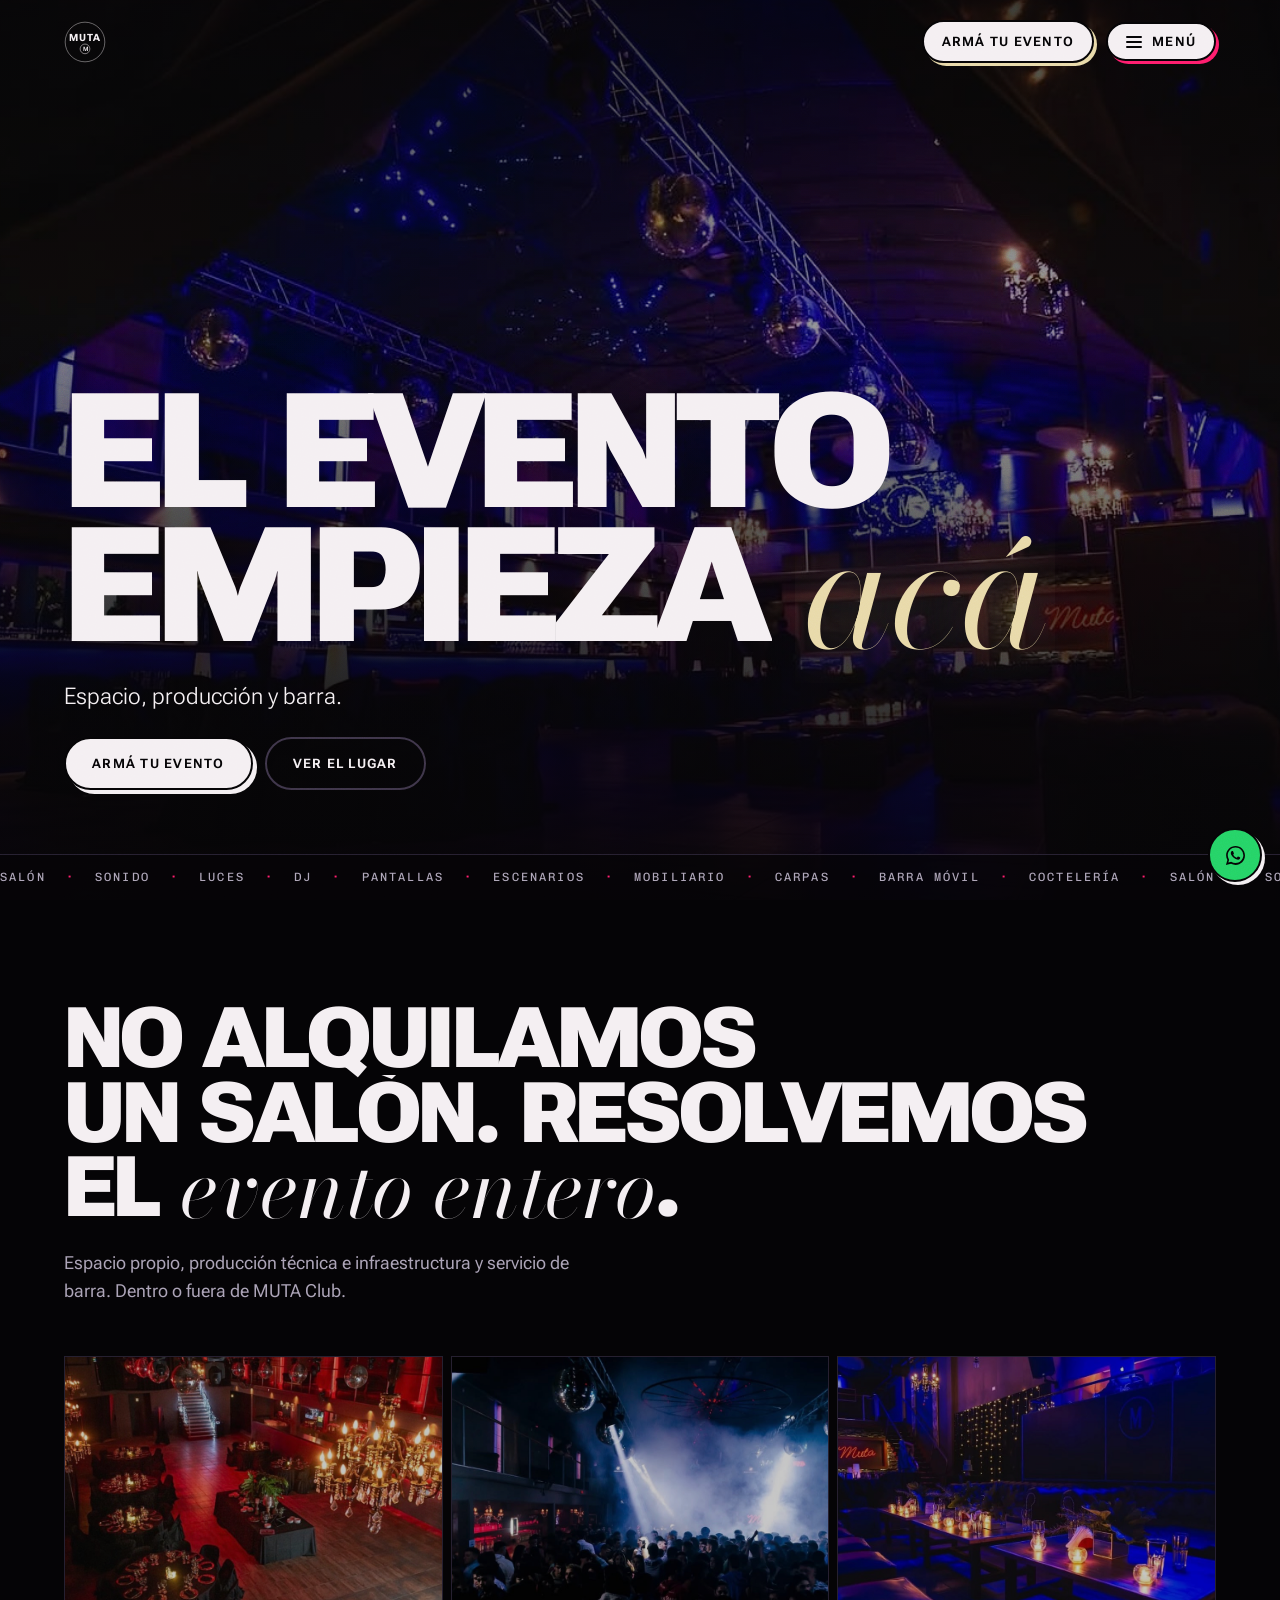
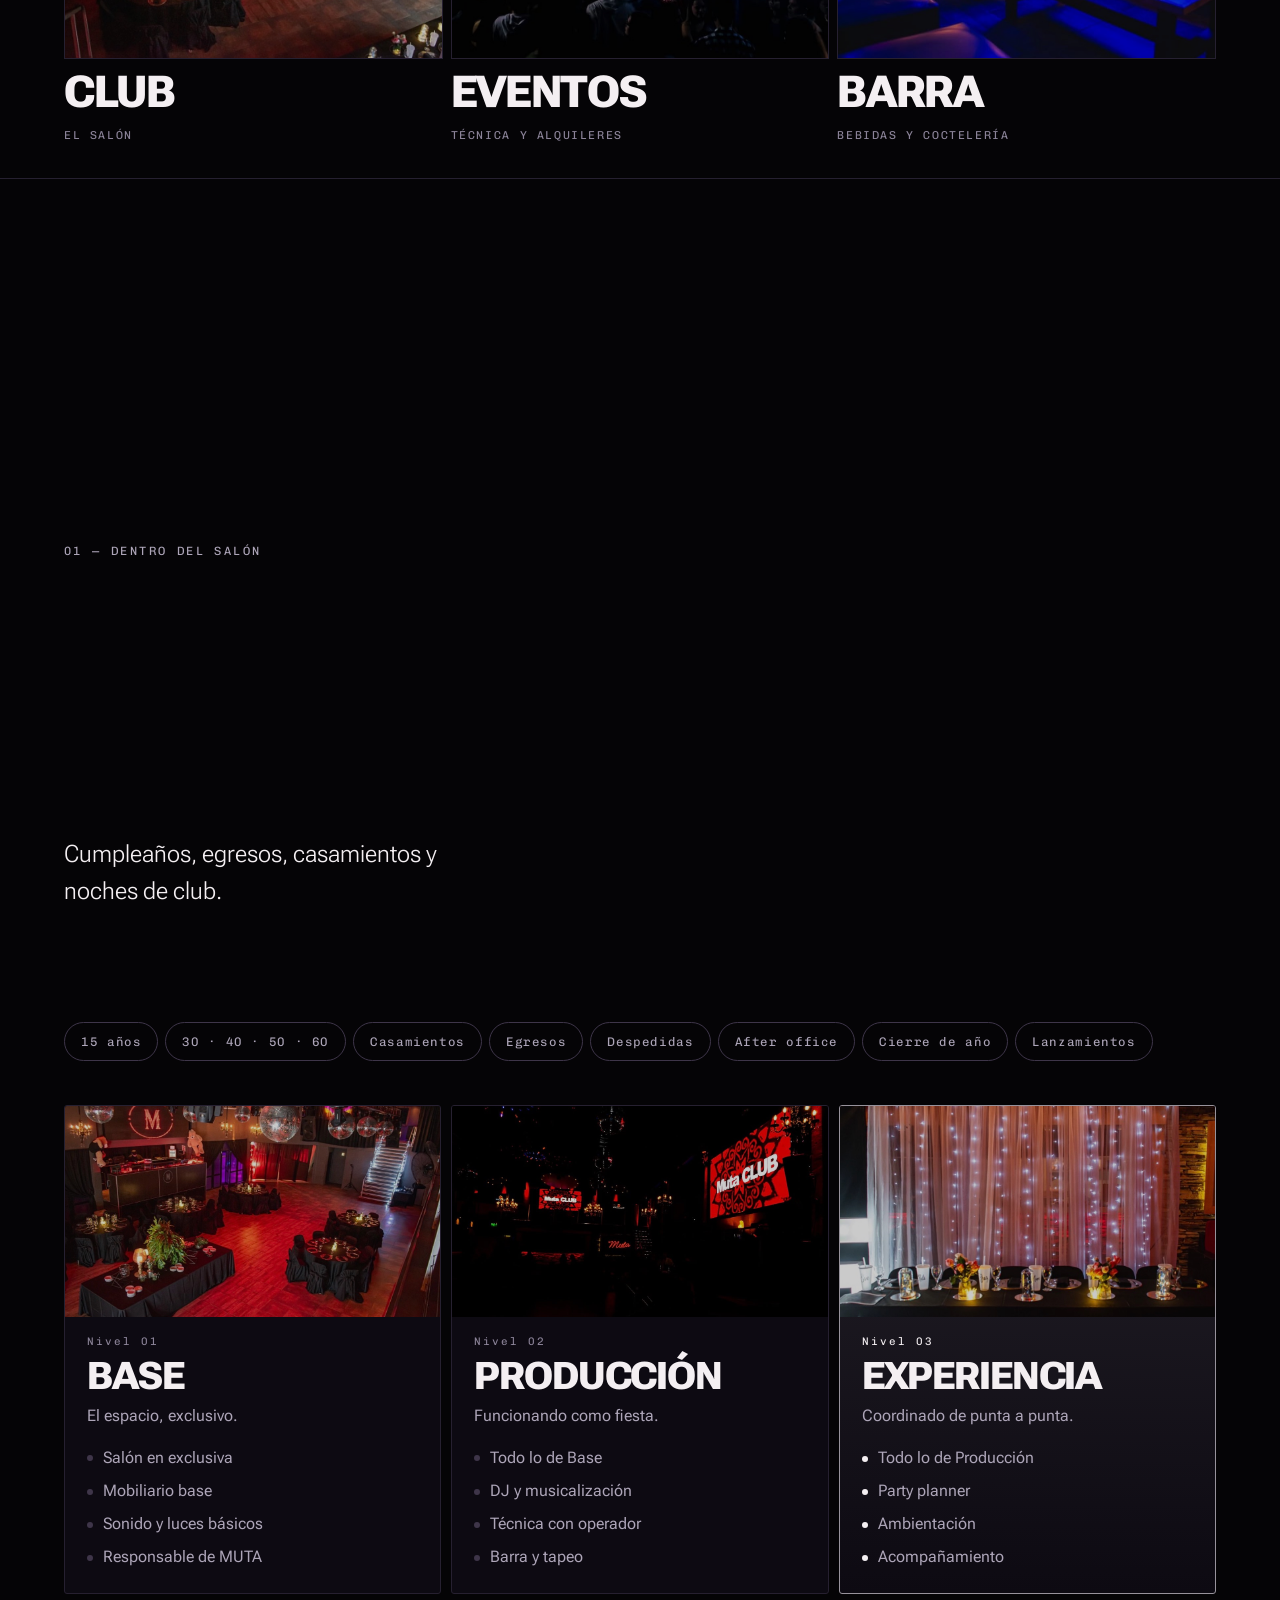
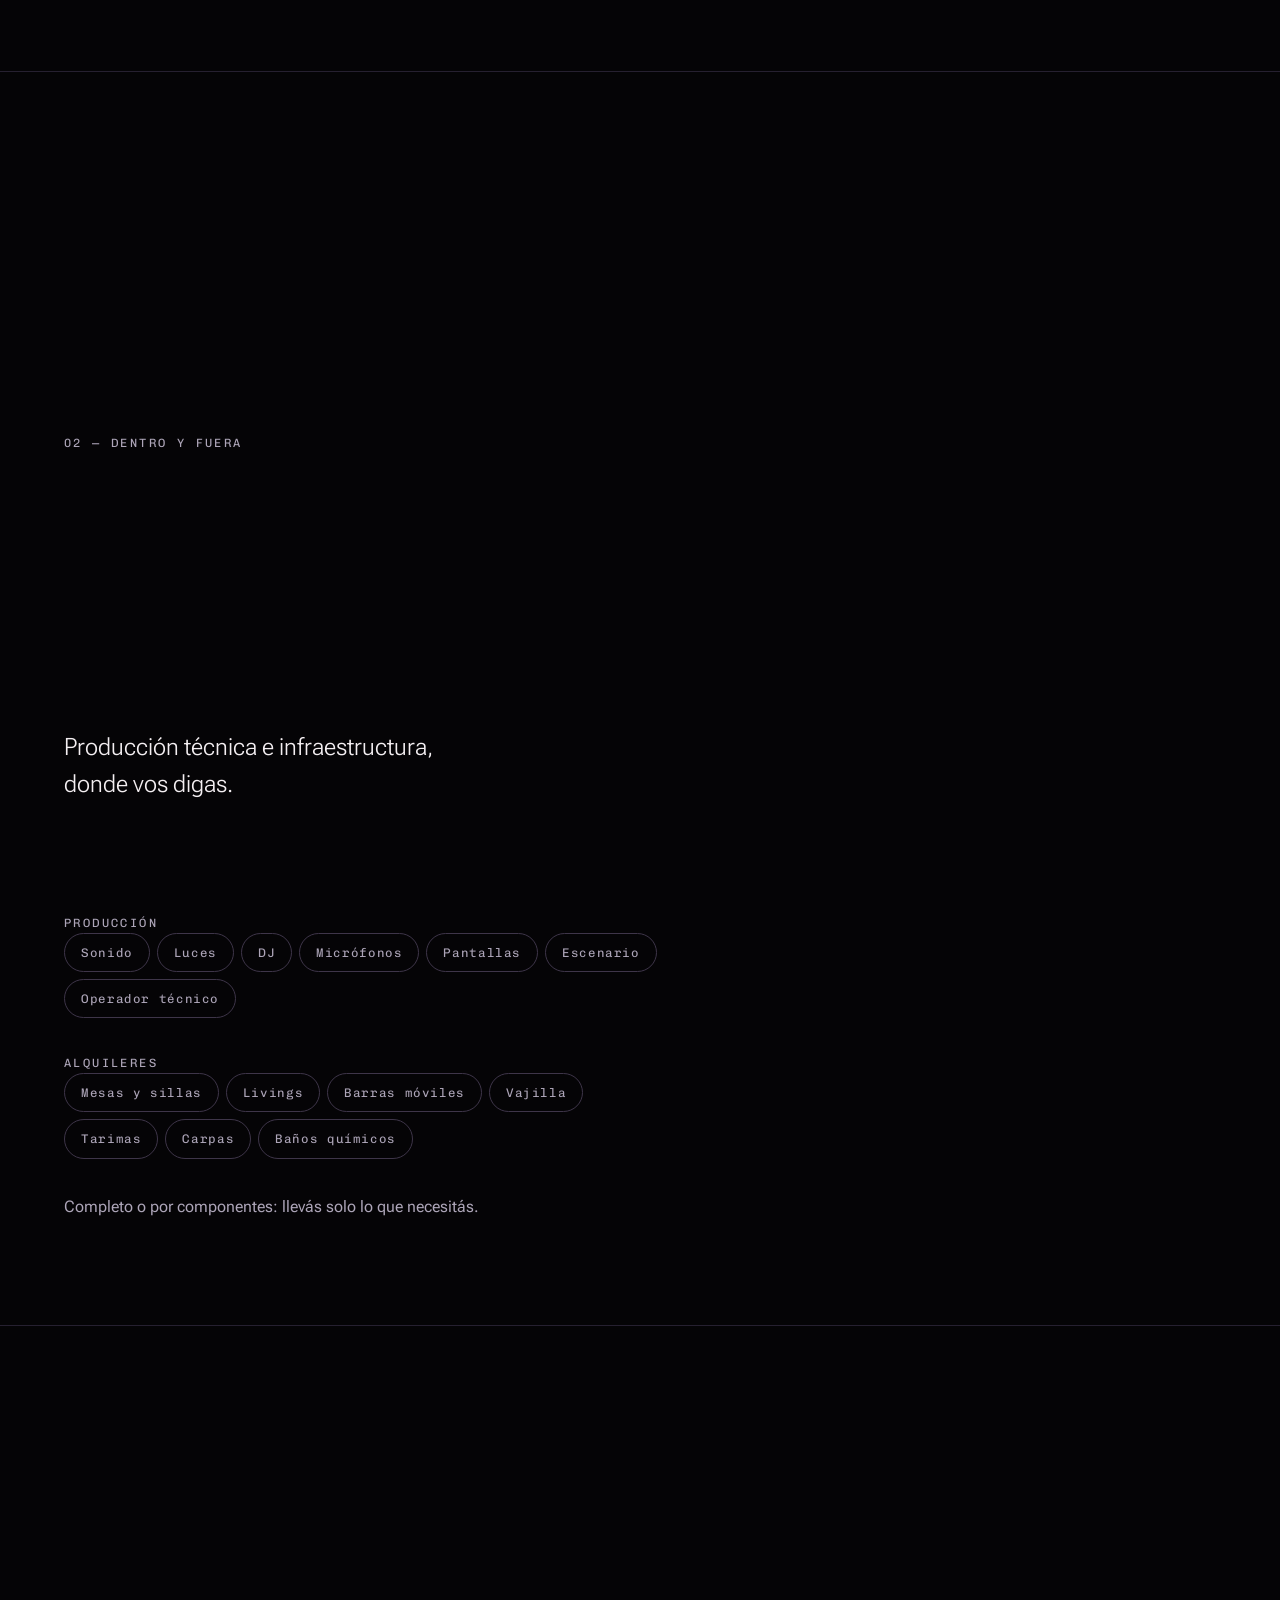
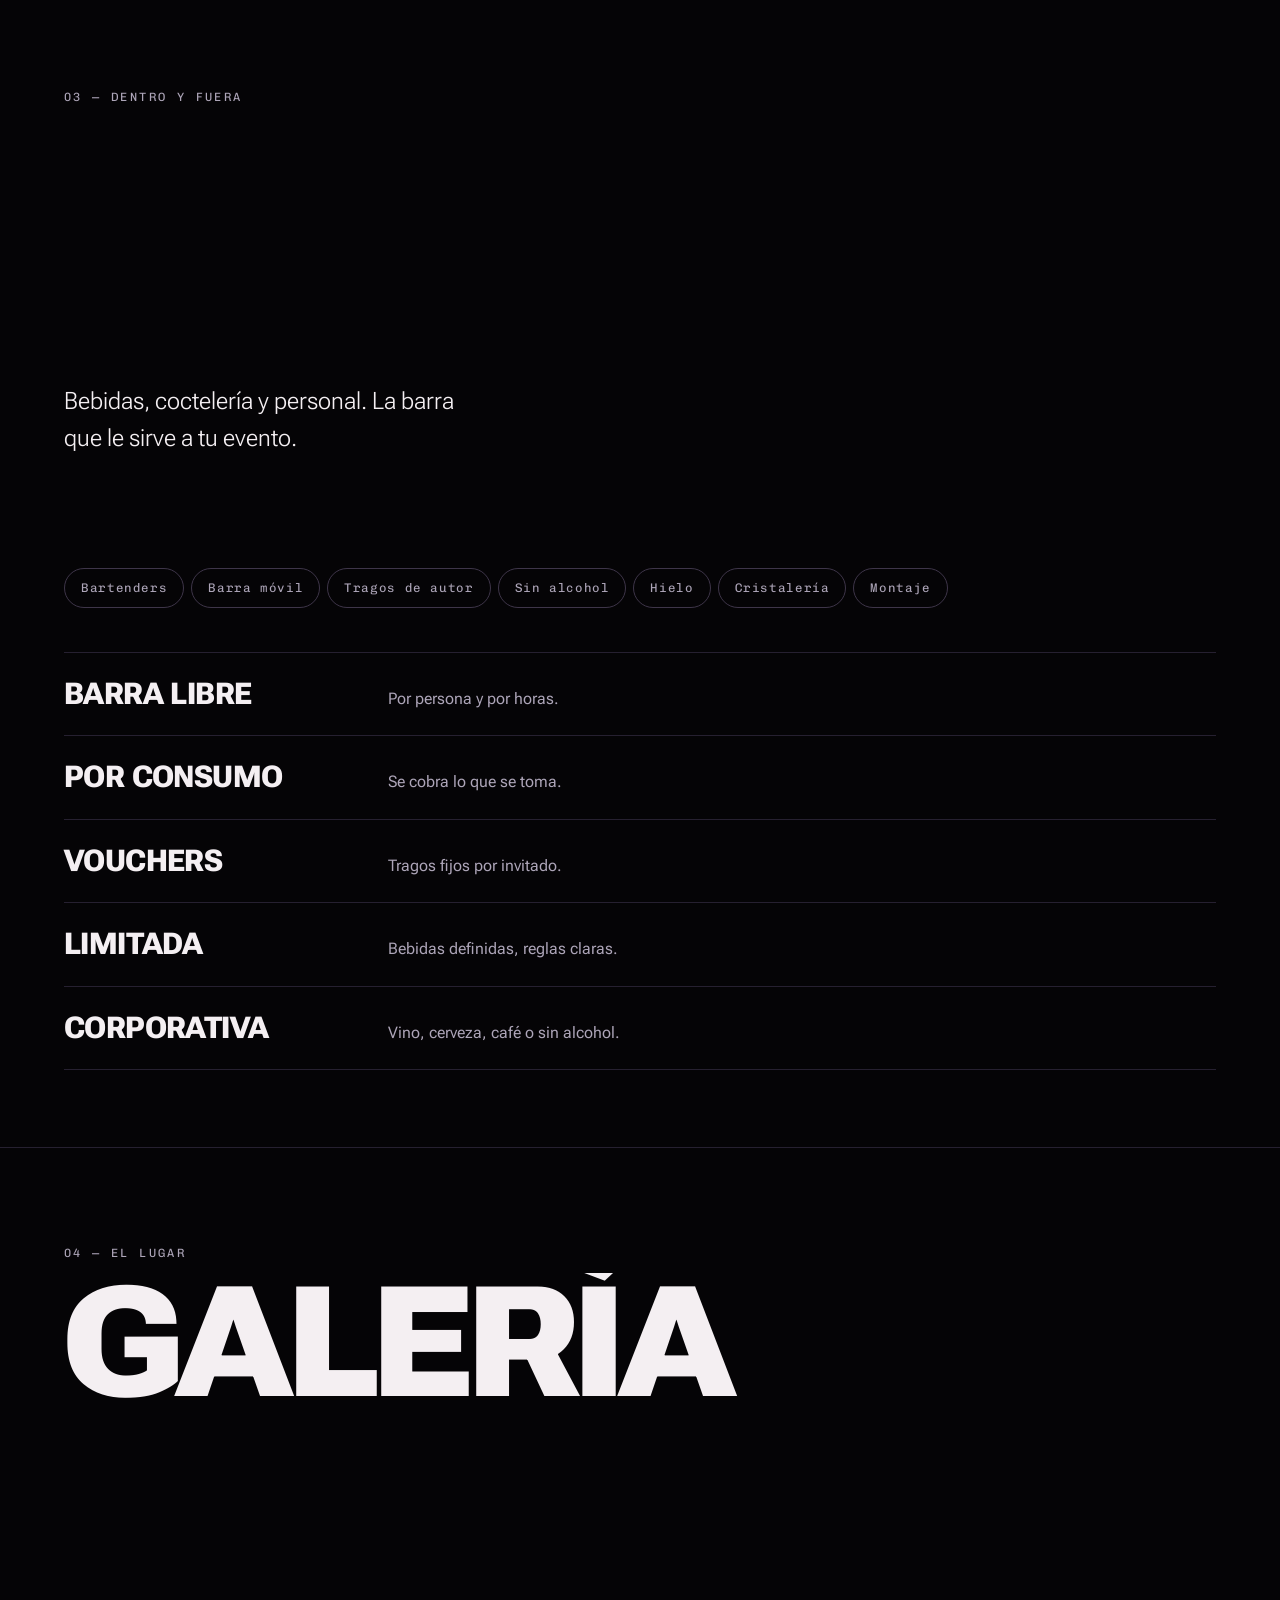
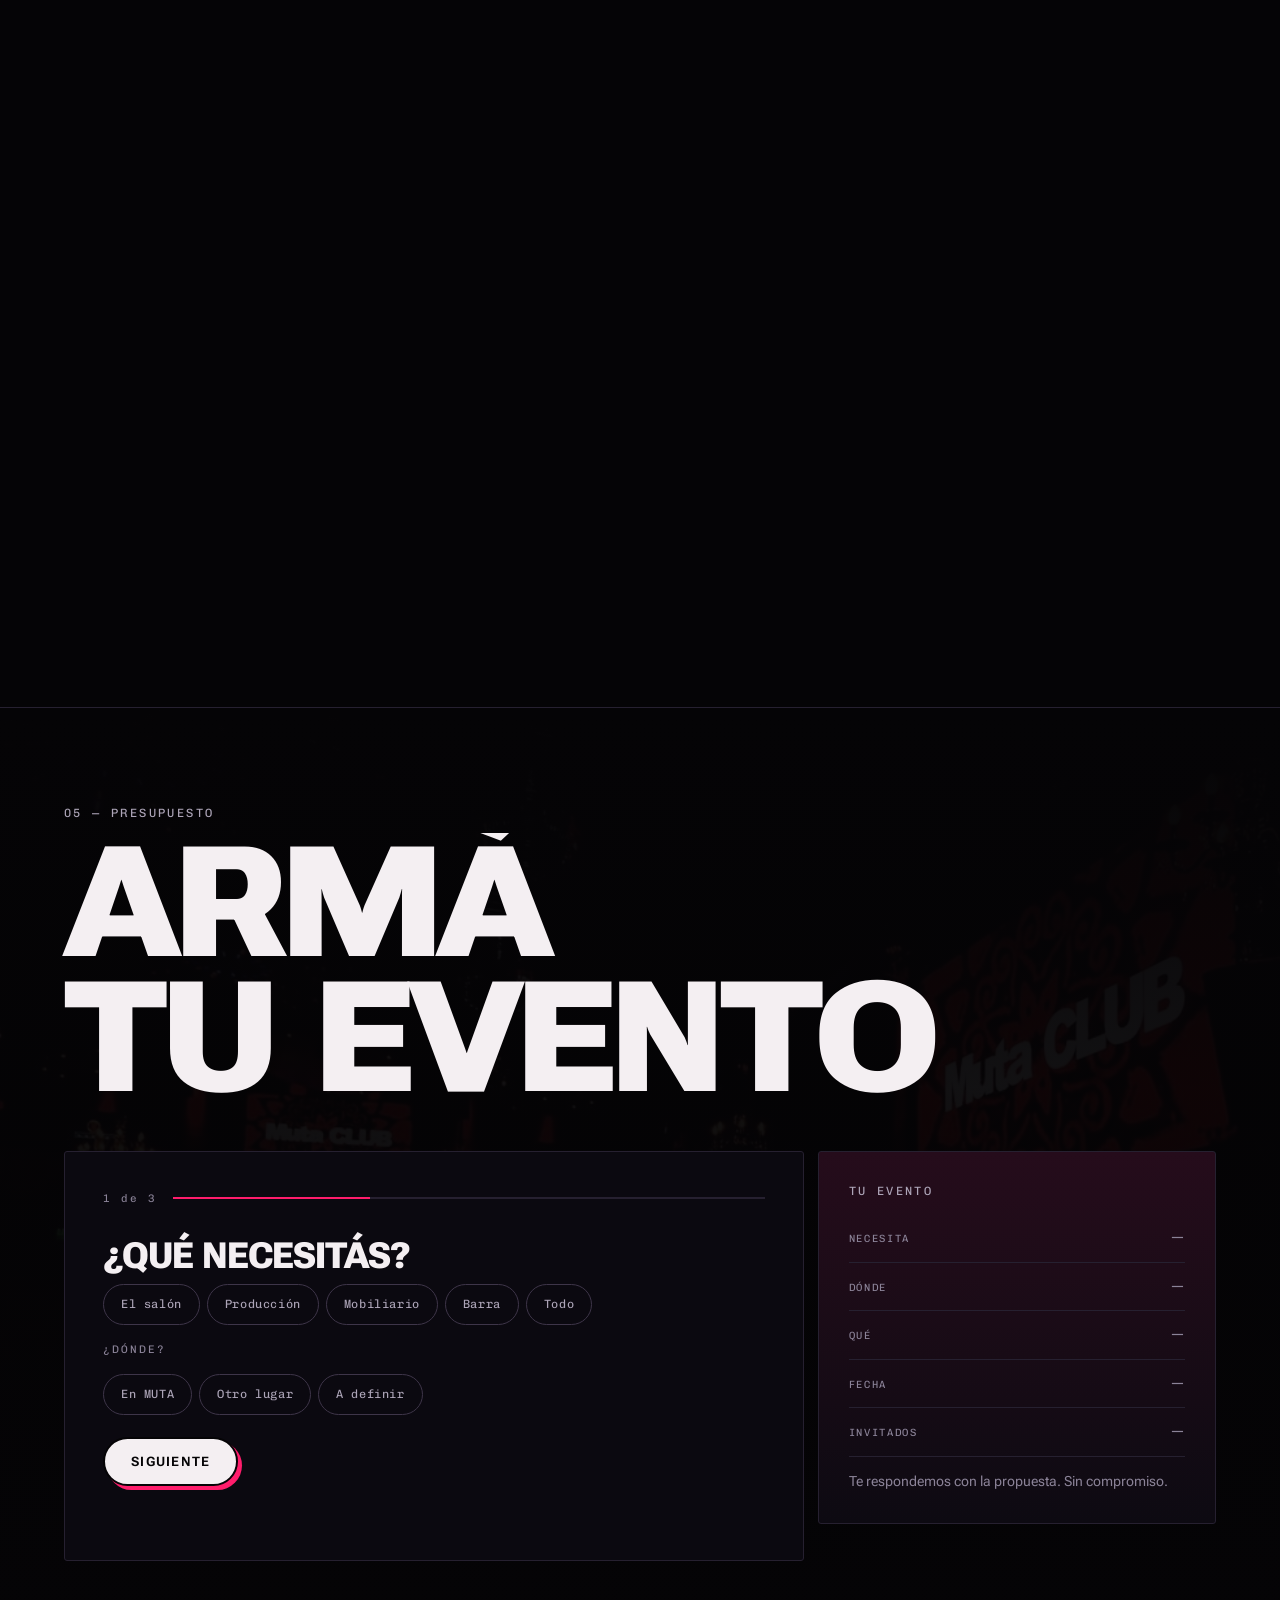
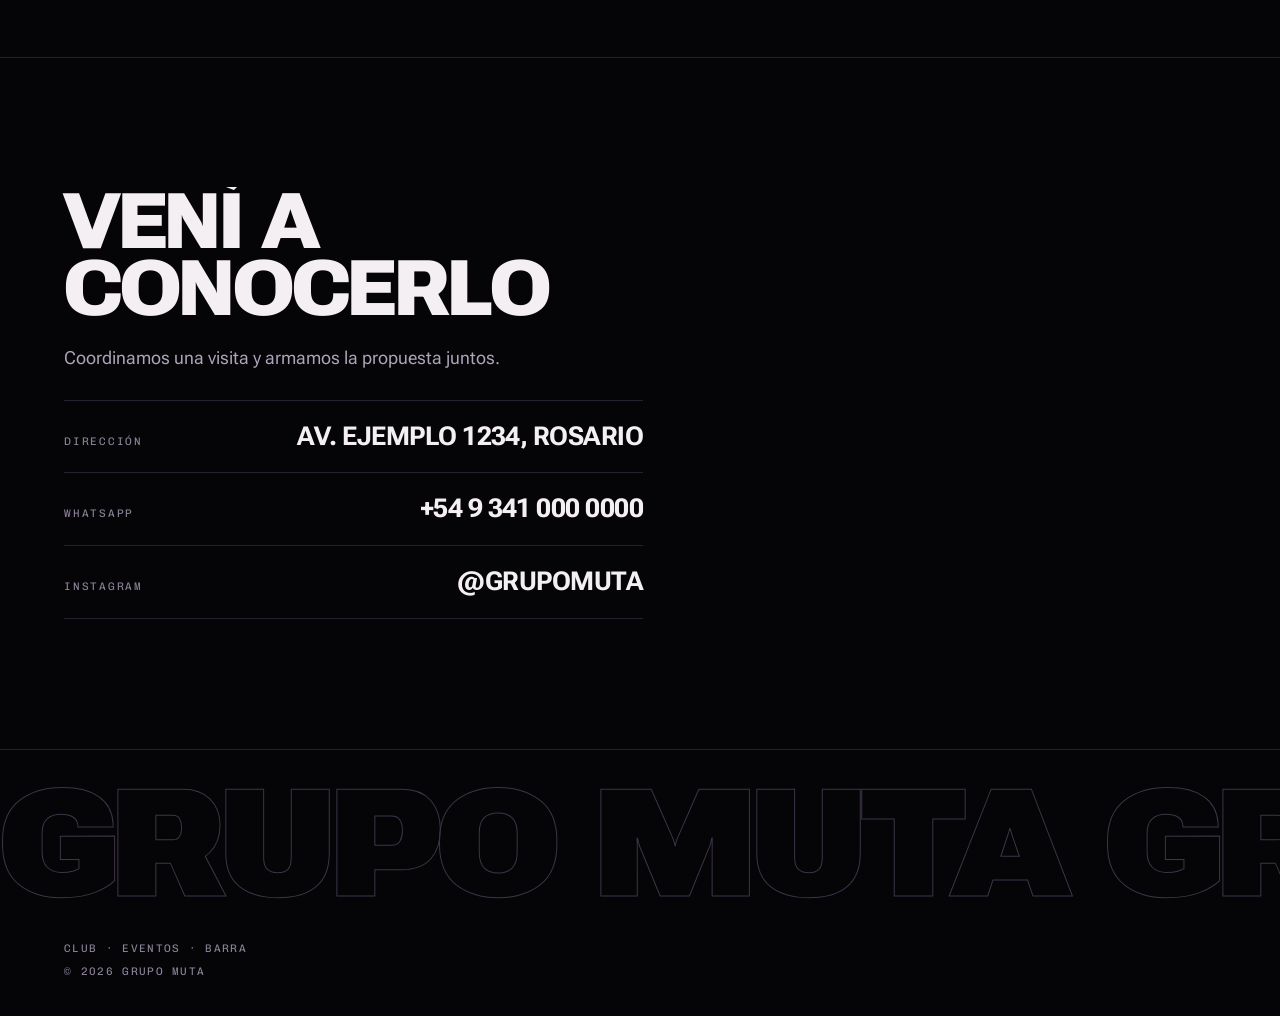
==== commit 91b87ae3: "Nueva home: escenas con foto y titulares grandes La versión con telón de apertura pasa a ser el siti" ====
--- a/index.html
+++ b/index.html
@@ -3,14 +3,14 @@
 <head>
 <meta charset="utf-8">
 <meta name="viewport" content="width=device-width, initial-scale=1">
-<title>Grupo MUTA — El evento empieza acá</title>
-<meta name="description" content="Grupo MUTA crea experiencias para celebrar: espacio propio, producción técnica, infraestructura y servicio de barra, dentro o fuera de MUTA Club.">
+<title>Grupo MUTA</title>
+<meta name="description" content="Espacio propio, producción técnica y servicio de barra para eventos. Rosario.">
 <meta name="theme-color" content="#050406">
 <link rel="icon" href="data:image/svg+xml,%3Csvg xmlns='http://www.w3.org/2000/svg' viewBox='0 0 64 64'%3E%3Crect width='64' height='64' rx='32' fill='%23050406'/%3E%3Ctext x='32' y='42' text-anchor='middle' font-family='Arial' font-size='30' font-weight='700' fill='white'%3EM%3C/text%3E%3C/svg%3E">
 
 <meta property="og:type" content="website">
-<meta property="og:title" content="Grupo MUTA — Creamos experiencias para celebrar">
-<meta property="og:description" content="Espacio, producción y barra para crear eventos a medida. Rosario.">
+<meta property="og:title" content="Grupo MUTA — El evento empieza acá">
+<meta property="og:description" content="Espacio, producción y barra. Dentro o fuera del salón.">
 <meta property="og:image" content="assets/img/salon-azul.jpg">
 
 <link rel="preconnect" href="https://fonts.googleapis.com">
@@ -20,22 +20,34 @@
 </head>
 <body>
 
-<a class="skip" href="#unidades">Saltar al contenido</a>
-
-<!-- Textura y luz que acompañan al cursor -->
+<a class="skip" href="#club">Saltar al contenido</a>
+
+<!-- ================= APERTURA ================= -->
+<div class="intro" id="intro" aria-hidden="true">
+  <div class="intro__in">
+    <span class="intro__mark">
+      <svg viewBox="0 0 64 64" width="92" height="92">
+        <circle cx="32" cy="32" r="30.2" fill="none" stroke="currentColor" stroke-width="1.1" opacity=".55"/>
+        <text x="32" y="30" text-anchor="middle" font-family="Roboto Flex, sans-serif" font-size="15" font-weight="800" letter-spacing="1" fill="currentColor">MUTA</text>
+        <circle cx="32" cy="42.5" r="7.4" fill="none" stroke="currentColor" stroke-width="1" opacity=".8"/>
+        <text x="32" y="46" text-anchor="middle" font-family="Roboto Flex, sans-serif" font-size="9" font-weight="700" fill="currentColor">M</text>
+      </svg>
+    </span>
+    <span class="intro__txt">Grupo MUTA</span>
+  </div>
+</div>
+
 <div class="grain" aria-hidden="true"></div>
-<div class="spot" id="spot" aria-hidden="true"></div>
-
-<!-- ================= BARRA (no fija: se va con el scroll) ================= -->
+
+<!-- ================= BARRA ================= -->
 <header class="top">
-  <a class="badge" href="#inicio" aria-label="Grupo MUTA, inicio">
-    <svg viewBox="0 0 64 64" width="40" height="40" aria-hidden="true">
+  <a class="badge" href="#top" aria-label="Grupo MUTA, inicio">
+    <svg viewBox="0 0 64 64" width="42" height="42" aria-hidden="true">
       <circle cx="32" cy="32" r="30.2" fill="none" stroke="currentColor" stroke-width="1.2" opacity=".5"/>
       <text x="32" y="30" text-anchor="middle" font-family="Roboto Flex, sans-serif" font-size="15" font-weight="800" letter-spacing="1" fill="currentColor">MUTA</text>
       <circle cx="32" cy="42.5" r="7.4" fill="none" stroke="currentColor" stroke-width="1" opacity=".75"/>
       <text x="32" y="46" text-anchor="middle" font-family="Roboto Flex, sans-serif" font-size="9" font-weight="700" fill="currentColor">M</text>
     </svg>
-    <span>Grupo<br>MUTA</span>
   </a>
 
   <div class="top__right">
@@ -57,386 +69,253 @@
     <button class="mbtn" data-menu-close><span class="ham ham--x" aria-hidden="true"><i></i><i></i></span><span>Cerrar</span></button>
   </div>
   <nav class="menu__nav" aria-label="Secciones">
-    <a href="#unidades" style="--cue:var(--bone)"><em>01</em> Qué hacemos</a>
-    <a href="#club" style="--cue:var(--magenta)"><em>02</em> MUTA Club</a>
-    <a href="#eventos" style="--cue:var(--blue)"><em>03</em> MUTA Eventos</a>
-    <a href="#barra" style="--cue:var(--champ)"><em>04</em> MUTA Barra</a>
-    <a href="#galeria" style="--cue:var(--bone)"><em>05</em> Galería</a>
-    <a href="#armar" style="--cue:var(--magenta)"><em>06</em> Armá tu evento</a>
+    <a href="#club" style="--cue:var(--magenta)"><em>01</em> Club</a>
+    <a href="#eventos" style="--cue:var(--blue)"><em>02</em> Eventos</a>
+    <a href="#barra" style="--cue:var(--champ)"><em>03</em> Barra</a>
+    <a href="#galeria" style="--cue:var(--bone)"><em>04</em> Galería</a>
+    <a href="#armar" style="--cue:var(--magenta)"><em>05</em> Presupuesto</a>
   </nav>
   <div class="menu__foot">
     <a href="#" data-cfg="wa">WhatsApp</a>
     <a href="#" data-cfg="ig">Instagram</a>
     <a href="#" data-cfg="maps">Cómo llegar</a>
-    <a href="#" data-cfg="mail">Email</a>
   </div>
 </div>
 
-<main id="inicio">
+<main id="top">
 
   <!-- ================= HERO ================= -->
   <section class="hero">
     <div class="hero__media" aria-hidden="true">
       <img src="assets/img/salon-azul.jpg" alt="" width="1170" height="771" fetchpriority="high">
     </div>
-    <canvas class="hero__canvas" id="lights" aria-hidden="true"></canvas>
-    <div class="hero__veil" aria-hidden="true"></div>
 
     <div class="hero__in">
-      <p class="cue cue--in">Rosario · Espacio propio y servicios para eventos</p>
-      <h1 class="hero__t">Creamos<br><em>experiencias</em><br>para celebrar</h1>
-      <p class="hero__s cue--in">
-        Espacio propio, producción técnica, infraestructura y servicio de barra.
-        Elegí dónde querés celebrar: nosotros resolvemos el resto.
-      </p>
-      <div class="hero__cta cue--in">
+      <h1 class="hero__t">El evento<br>empieza <em>acá</em></h1>
+      <p class="hero__s rise" style="--d:.45s">Espacio, producción y barra.</p>
+      <div class="hero__cta rise" style="--d:.55s">
         <a class="btn btn--solid" href="#armar">Armá tu evento</a>
-        <a class="btn" href="#unidades">Ver qué hacemos</a>
-      </div>
-    </div>
-
-    <div class="ticker" aria-hidden="true">
+        <a class="btn" href="#galeria">Ver el lugar</a>
+      </div>
+    </div>
+
+    <div class="ticker rise" style="--d:.7s" aria-hidden="true">
       <div class="ticker__row">
-        <span>Salón propio</span><b>·</b><span>Sonido</span><b>·</b><span>Iluminación</span><b>·</b>
-        <span>DJ</span><b>·</b><span>Pantallas</span><b>·</b><span>Escenarios</span><b>·</b>
-        <span>Mobiliario</span><b>·</b><span>Carpas</span><b>·</b><span>Baños químicos</span><b>·</b>
-        <span>Barra móvil</span><b>·</b><span>Coctelería</span><b>·</b><span>Party planner</span><b>·</b>
-        <span>Salón propio</span><b>·</b><span>Sonido</span><b>·</b><span>Iluminación</span><b>·</b>
-        <span>DJ</span><b>·</b><span>Pantallas</span><b>·</b><span>Escenarios</span><b>·</b>
-        <span>Mobiliario</span><b>·</b><span>Carpas</span><b>·</b><span>Baños químicos</span><b>·</b>
-        <span>Barra móvil</span><b>·</b><span>Coctelería</span><b>·</b><span>Party planner</span><b>·</b>
-      </div>
-    </div>
-  </section>
-
-  <!-- ================= MANIFIESTO + UNIDADES ================= -->
-  <section class="sec" id="unidades">
+        <span>Salón</span><b>·</b><span>Sonido</span><b>·</b><span>Luces</span><b>·</b><span>DJ</span><b>·</b>
+        <span>Pantallas</span><b>·</b><span>Escenarios</span><b>·</b><span>Mobiliario</span><b>·</b>
+        <span>Carpas</span><b>·</b><span>Barra móvil</span><b>·</b><span>Coctelería</span><b>·</b>
+        <span>Salón</span><b>·</b><span>Sonido</span><b>·</b><span>Luces</span><b>·</b><span>DJ</span><b>·</b>
+        <span>Pantallas</span><b>·</b><span>Escenarios</span><b>·</b><span>Mobiliario</span><b>·</b>
+        <span>Carpas</span><b>·</b><span>Barra móvil</span><b>·</b><span>Coctelería</span><b>·</b>
+      </div>
+    </div>
+  </section>
+
+  <!-- ================= DECLARACIÓN ================= -->
+  <section class="say">
     <div class="wrap">
-      <p class="cue rv">01 — Qué hacemos</p>
-      <h2 class="stmt rv">
-        No somos un boliche que además<br>alquila el lugar. Somos <em>tres unidades</em><br>que resuelven un evento entero.
-      </h2>
-      <p class="lead rv">
-        Una sola marca madre y tres negocios complementarios. Se contratan por separado
-        o combinados, dentro del salón o donde vos digas.
-      </p>
-    </div>
-
-    <ul class="index">
-      <li class="idx rv" style="--cue:var(--magenta)">
-        <a href="#club" data-peek="assets/img/club-rojo.jpg">
-          <span class="idx__n">01</span>
-          <span class="idx__t">MUTA Club</span>
-          <span class="idx__d">El salón. Noches de club, fiestas privadas y eventos organizados.</span>
-          <span class="idx__w">Dentro del salón</span>
-          <span class="idx__go" aria-hidden="true">→</span>
-        </a>
-      </li>
-      <li class="idx rv" style="--cue:var(--blue)">
-        <a href="#eventos" data-peek="assets/img/pantallas.jpg">
-          <span class="idx__n">02</span>
-          <span class="idx__t">MUTA Eventos</span>
-          <span class="idx__d">Producción técnica e infraestructura: sonido, luces, DJ, mobiliario, carpas.</span>
-          <span class="idx__w">Dentro y fuera</span>
-          <span class="idx__go" aria-hidden="true">→</span>
-        </a>
-      </li>
-      <li class="idx rv" style="--cue:var(--champ)">
-        <a href="#barra" data-peek="assets/img/lounge.jpg">
-          <span class="idx__n">03</span>
-          <span class="idx__t">MUTA Barra</span>
-          <span class="idx__d">Bebidas, coctelería y personal de barra en la modalidad que convenga.</span>
-          <span class="idx__w">Dentro y fuera</span>
-          <span class="idx__go" aria-hidden="true">→</span>
-        </a>
-      </li>
+      <h2 class="stmt rv">No alquilamos<br>un salón. Resolvemos<br>el <em>evento entero</em>.</h2>
+      <p class="say__d rv">Espacio propio, producción técnica e infraestructura y servicio de barra. Dentro o fuera de MUTA Club.</p>
+    </div>
+    <div class="trio">
+      <a class="mini rv" href="#club" style="--cue:var(--magenta)">
+        <span class="mini__ph"><img src="assets/img/cena-roja.jpg" alt="Salón montado para una cena" width="1170" height="758" loading="lazy"></span>
+        <span class="mini__t">Club</span>
+        <span class="mini__d">El salón</span>
+      </a>
+      <a class="mini rv" href="#eventos" style="--cue:var(--blue)">
+        <span class="mini__ph"><img src="assets/img/pista.jpg" alt="Pista con luces y humo" width="1170" height="736" loading="lazy"></span>
+        <span class="mini__t">Eventos</span>
+        <span class="mini__d">Técnica y alquileres</span>
+      </a>
+      <a class="mini rv" href="#barra" style="--cue:var(--champ)">
+        <span class="mini__ph"><img src="assets/img/lounge.jpg" alt="Sector lounge iluminado" width="1170" height="774" loading="lazy"></span>
+        <span class="mini__t">Barra</span>
+        <span class="mini__d">Bebidas y coctelería</span>
+      </a>
+    </div>
+  </section>
+
+  <!-- ================= 01 · CLUB ================= -->
+  <section class="scene" id="club" style="--cue:var(--magenta)">
+    <figure class="scene__media rv" data-parallax>
+      <img src="assets/img/club-rojo.jpg" alt="Noche de club en MUTA con pantallas y luces rojas" width="1170" height="755" loading="lazy">
+    </figure>
+    <div class="scene__in">
+      <p class="cue">01 — Dentro del salón</p>
+      <h2 class="scene__t">MUTA<br>Club</h2>
+      <p class="scene__d">Cumpleaños, egresos, casamientos y noches de club.</p>
+    </div>
+  </section>
+
+  <div class="strip">
+    <ul class="tags">
+      <li>15 años</li><li>30 · 40 · 50 · 60</li><li>Casamientos</li><li>Egresos</li>
+      <li>Despedidas</li><li>After office</li><li>Cierre de año</li><li>Lanzamientos</li>
     </ul>
-  </section>
-
-  <!-- ================= 02 · MUTA CLUB ================= -->
-  <section class="sec sec--cue" id="club" style="--cue:var(--magenta)">
-    <div class="wrap">
-      <header class="shead">
-        <p class="cue rv">02 — El espacio</p>
-        <h2 class="big rv">MUTA<br>Club</h2>
-        <p class="lead rv">
-          Pista, barra, recepción, entrepiso y patio. Acá siguen las noches de club y acá
-          se organizan las fiestas privadas, los cumpleaños y los eventos de empresa.
-        </p>
-      </header>
-    </div>
-
-    <figure class="shot shot--feature rv" data-parallax>
-      <img src="assets/img/salon-cena.jpg" alt="Salón de MUTA preparado para una cena y celebración" width="1170" height="759" loading="lazy">
-      <figcaption>Una puesta distinta para cada evento</figcaption>
+
+    <div class="niveles">
+      <article class="nivel">
+        <figure class="nivel__ph"><img src="assets/img/salon-cena.jpg" alt="Salón montado con mesas" width="1170" height="759" loading="lazy"></figure>
+        <span class="nivel__n">Nivel 01</span>
+        <h3>Base</h3>
+        <p>El espacio, exclusivo.</p>
+        <ul><li>Salón en exclusiva</li><li>Mobiliario base</li><li>Sonido y luces básicos</li><li>Responsable de MUTA</li></ul>
+      </article>
+      <article class="nivel">
+        <figure class="nivel__ph"><img src="assets/img/pantallas.jpg" alt="Salón con pantallas y visuales" width="1170" height="731" loading="lazy"></figure>
+        <span class="nivel__n">Nivel 02</span>
+        <h3>Producción</h3>
+        <p>Funcionando como fiesta.</p>
+        <ul><li>Todo lo de Base</li><li>DJ y musicalización</li><li>Técnica con operador</li><li>Barra y tapeo</li></ul>
+      </article>
+      <article class="nivel nivel--top">
+        <figure class="nivel__ph"><img src="assets/img/mesa-luces.jpg" alt="Mesa principal con flores y cortina de luces" width="1170" height="749" loading="lazy"></figure>
+        <span class="nivel__n">Nivel 03</span>
+        <h3>Experiencia</h3>
+        <p>Coordinado de punta a punta.</p>
+        <ul><li>Todo lo de Producción</li><li>Party planner</li><li>Ambientación</li><li>Acompañamiento</li></ul>
+      </article>
+    </div>
+  </div>
+
+  <!-- ================= 02 · EVENTOS ================= -->
+  <section class="scene" id="eventos" style="--cue:var(--blue)">
+    <figure class="scene__media rv" data-parallax>
+      <img src="assets/img/pista.jpg" alt="Pista de MUTA con público, humo e iluminación escénica" width="1170" height="736" loading="lazy">
     </figure>
-
-    <div class="wrap">
-      <ul class="chips rv">
-        <li>Cumpleaños de 15</li><li>30 · 40 · 50 · 60</li><li>Casamientos</li>
-        <li>Despedidas</li><li>Recibidas y egresos</li><li>Fiestas privadas</li>
-        <li>After office</li><li>Cierre de año</li><li>Lanzamientos</li><li>Capacitaciones</li>
-      </ul>
-
-      <!-- Consola de niveles -->
-      <div class="consola rv">
-        <div class="consola__head">
-          <p class="cue">Tres formas de contratarlo</p>
-          <h3>Subí el nivel<br>y mirá qué se prende.</h3>
-          <div class="lvls" role="tablist" aria-label="Niveles de contratación">
-            <button role="tab" id="tab-1" aria-controls="feats" aria-selected="true" data-lvl="1">
-              <b>Base</b><span>Nivel 1</span>
-            </button>
-            <button role="tab" id="tab-2" aria-controls="feats" aria-selected="false" data-lvl="2">
-              <b>Producción</b><span>Nivel 2</span>
-            </button>
-            <button role="tab" id="tab-3" aria-controls="feats" aria-selected="false" data-lvl="3">
-              <b>Experiencia</b><span>Nivel 3</span>
-            </button>
-          </div>
-          <p class="consola__d" id="lvlDesc">
-            El espacio en exclusiva durante el horario contratado, listo para que armes tu evento.
-          </p>
-        </div>
-
-        <ul class="feats" id="feats" role="tabpanel" tabindex="0" aria-labelledby="tab-1">
-          <li data-min="1">Uso exclusivo del salón en el horario contratado</li>
-          <li data-min="1">Mobiliario base y sectores definidos: pista, barra, recepción y patio</li>
-          <li data-min="1">Sonido e iluminación básicos, sin operador</li>
-          <li data-min="1">Responsable de MUTA durante todo el evento</li>
-          <li data-min="1">Limpieza y condiciones del espacio</li>
-          <li data-min="2">DJ y musicalización</li>
-          <li data-min="2">Sonido e iluminación con operador técnico</li>
-          <li data-min="2">Servicio de barra en la modalidad a convenir</li>
-          <li data-min="2">Servicio de tapeo a convenir</li>
-          <li data-min="3">Coordinación integral a cargo de una party planner</li>
-          <li data-min="3">Diseño de la propuesta: ambientación, recorrido y momentos clave</li>
-          <li data-min="3">Acompañamiento antes y durante el evento</li>
+    <div class="scene__in">
+      <p class="cue">02 — Dentro y fuera</p>
+      <h2 class="scene__t">MUTA<br>Eventos</h2>
+      <p class="scene__d">Producción técnica e infraestructura, donde vos digas.</p>
+    </div>
+  </section>
+
+  <div class="strip strip--duo">
+    <div class="strip__txt">
+      <div>
+        <p class="cue">Producción</p>
+        <ul class="tags">
+          <li>Sonido</li><li>Luces</li><li>DJ</li><li>Micrófonos</li>
+          <li>Pantallas</li><li>Escenario</li><li>Operador técnico</li>
         </ul>
       </div>
-
-      <p class="note rv">
-        Cada nivel incluye todo el anterior. Se cotiza según fecha, duración y cantidad de invitados.
-        <a href="#armar">Armá tu evento</a> y te pasamos la propuesta.
-      </p>
-    </div>
-  </section>
-
-  <!-- ================= 03 · MUTA EVENTOS ================= -->
-  <section class="sec sec--cue" id="eventos" style="--cue:var(--blue)">
-    <div class="wrap">
-      <header class="shead">
-        <p class="cue rv">03 — Producción e infraestructura</p>
-        <h2 class="big rv">MUTA<br>Eventos</h2>
-        <p class="lead rv">
-          Trabajamos en quintas, casas, salones, clubes, empresas y espacios de terceros.
-          Se contrata completo o por componentes: una empresa puede llevar solo sonido,
-          micrófonos y luces; una fiesta en quinta, solo la pantalla.
-        </p>
-      </header>
-
-      <div class="ramas">
-        <div class="rama rv">
-          <p class="cue">Rama A</p>
-          <h3>Producción técnica<br>y ambientación</h3>
-          <ul class="listado">
-            <li>Sonido para pista y para vivo</li>
-            <li>Iluminación de pista y de escenario</li>
-            <li>DJ y musicalización</li>
-            <li>Micrófonos, pantallas y proyección</li>
-            <li>Estructuras de iluminación y efectos visuales</li>
-            <li>Ambientación técnica</li>
-            <li>Escenario o tarima, montaje y desmontaje</li>
-            <li>Operador técnico y coordinación durante el evento</li>
-          </ul>
-        </div>
-        <div class="rama rv">
-          <p class="cue">Rama B</p>
-          <h3>Infraestructura,<br>mobiliario y alquileres</h3>
-          <ul class="listado">
-            <li>Mesas, sillas y banquetas</li>
-            <li>Livings</li>
-            <li>Barras móviles</li>
-            <li>Vajilla</li>
-            <li>Escenarios y tarimas</li>
-            <li>Carpas y estructuras</li>
-            <li>Baños químicos</li>
-          </ul>
-        </div>
-      </div>
-    </div>
-
-    <figure class="shot shot--split rv" data-parallax>
-      <img src="assets/img/pista.jpg" alt="Pista de MUTA con público, humo e iluminación escénica" width="1170" height="736" loading="lazy">
-      <figcaption>Sonido, luces y energía en escena</figcaption>
+      <div>
+        <p class="cue">Alquileres</p>
+        <ul class="tags">
+          <li>Mesas y sillas</li><li>Livings</li><li>Barras móviles</li><li>Vajilla</li>
+          <li>Tarimas</li><li>Carpas</li><li>Baños químicos</li>
+        </ul>
+      </div>
+      <p class="pie">Completo o por componentes: llevás solo lo que necesitás.</p>
+    </div>
+    <figure class="shot strip__ph rv" data-parallax>
+      <img src="assets/img/deco-globos.jpg" alt="Ambientación con globos metalizados montada por MUTA" width="1170" height="764" loading="lazy">
     </figure>
-  </section>
-
-  <!-- ================= 04 · MUTA BARRA ================= -->
-  <section class="sec sec--cue" id="barra" style="--cue:var(--champ)">
-    <div class="wrap">
-      <header class="shead">
-        <p class="cue rv">04 — Bebidas y coctelería</p>
-        <h2 class="big rv">MUTA<br>Barra</h2>
-        <p class="lead rv">
-          En MUTA Club, en eventos producidos por MUTA Eventos o en eventos totalmente
-          externos. No imponemos paquetes rígidos: diseñamos la barra según el cliente,
-          el presupuesto y el público.
-        </p>
-      </header>
-
-      <div class="barra">
-        <div class="barra__incl rv">
-          <p class="cue">Qué incluye</p>
-          <ul class="listado">
-            <li>Bartenders y personal de barra</li>
-            <li>Barra móvil</li>
-            <li>Tragos clásicos y de autor</li>
-            <li>Bebidas sin alcohol</li>
-            <li>Hielo</li>
-            <li>Cristalería o descartables</li>
-            <li>Montaje y desmontaje</li>
-          </ul>
-        </div>
-
-        <div class="barra__mods rv">
-          <p class="cue">Modalidades de servicio</p>
-          <div class="acc" id="acc">
-            <details name="mod" open>
-              <summary><span>Barra libre por horas</span></summary>
-              <p>Precio por persona y por una duración definida. La opción más simple de calcular para el cliente.</p>
-            </details>
-            <details name="mod">
-              <summary><span>Barra por consumo</span></summary>
-              <p>Se cobra lo consumido durante el evento. Conviene cuando no se sabe bien cuánto va a tomar el grupo.</p>
-            </details>
-            <details name="mod">
-              <summary><span>Vouchers</span></summary>
-              <p>Cada invitado recibe una cantidad determinada de tragos o consumiciones. Presupuesto cerrado y consumo ordenado.</p>
-            </details>
-            <details name="mod">
-              <summary><span>Barra limitada</span></summary>
-              <p>Incluye determinadas bebidas y tragos, con reglas claras desde el principio.</p>
-            </details>
-            <details name="mod">
-              <summary><span>Barra corporativa o familiar</span></summary>
-              <p>Propuesta más moderada: vino, cerveza, gaseosas, café o sin alcohol.</p>
-            </details>
-          </div>
-        </div>
-      </div>
-    </div>
-  </section>
-
-  <!-- ================= 05 · GALERÍA ================= -->
+  </div>
+
+  <!-- ================= 03 · BARRA =================
+       La foto es provisoria: cuando haya una buena de la barra,
+       se reemplaza acá. -->
+  <section class="scene" id="barra" style="--cue:var(--champ)">
+    <figure class="scene__media rv" data-parallax>
+      <img src="assets/img/cena-roja.jpg" alt="Mesas servidas con copas bajo las arañas del salón" width="1170" height="758" loading="lazy">
+    </figure>
+    <div class="scene__in">
+      <p class="cue">03 — Dentro y fuera</p>
+      <h2 class="scene__t">MUTA<br>Barra</h2>
+      <p class="scene__d">Bebidas, coctelería y personal. La barra que le sirve a tu evento.</p>
+    </div>
+  </section>
+
+  <div class="strip">
+    <ul class="tags">
+      <li>Bartenders</li><li>Barra móvil</li><li>Tragos de autor</li><li>Sin alcohol</li>
+      <li>Hielo</li><li>Cristalería</li><li>Montaje</li>
+    </ul>
+
+    <ul class="modos">
+      <li><b>Barra libre</b><span>Por persona y por horas.</span></li>
+      <li><b>Por consumo</b><span>Se cobra lo que se toma.</span></li>
+      <li><b>Vouchers</b><span>Tragos fijos por invitado.</span></li>
+      <li><b>Limitada</b><span>Bebidas definidas, reglas claras.</span></li>
+      <li><b>Corporativa</b><span>Vino, cerveza, café o sin alcohol.</span></li>
+    </ul>
+  </div>
+
+  <!-- ================= 04 · GALERÍA ================= -->
   <section class="sec" id="galeria">
     <div class="wrap">
-      <p class="cue rv">05 — El lugar</p>
-      <h2 class="stmt rv">Así se ve<br>una noche <em>nuestra</em>.</h2>
+      <p class="cue rv">04 — El lugar</p>
+      <h2 class="big rv">Galería</h2>
     </div>
 
     <div class="gal">
-      <figure class="shot g1 rv" data-parallax><img src="assets/img/fachada.jpg" alt="Fachada iluminada de MUTA de noche" width="1170" height="751" loading="lazy"><figcaption>La noche empieza acá</figcaption></figure>
-      <figure class="shot g2 rv"><img src="assets/img/cena-roja.jpg" alt="Salón dispuesto para una cena bajo arañas y luz roja" width="1170" height="758" loading="lazy"><figcaption>Cenas</figcaption></figure>
-      <figure class="shot g3 rv"><img src="assets/img/lounge.jpg" alt="Sector lounge de MUTA iluminado en azul" width="1170" height="774" loading="lazy"><figcaption>Lounges</figcaption></figure>
-      <figure class="shot g4 rv"><img src="assets/img/club-rojo.jpg" alt="Noche de club con pantallas y luces rojas" width="1170" height="755" loading="lazy"><figcaption>Club</figcaption></figure>
-      <figure class="shot g5 rv"><img src="assets/img/deco-globos.jpg" alt="Ambientación personalizada con globos metalizados" width="1170" height="764" loading="lazy"><figcaption>Ambientación</figcaption></figure>
-      <figure class="shot g6 rv"><img src="assets/img/mesa-luces.jpg" alt="Mesa principal decorada con flores y cortina de luces" width="1170" height="749" loading="lazy"><figcaption>Detalles</figcaption></figure>
-      <figure class="shot g7 rv" data-parallax><img src="assets/img/pantallas.jpg" alt="Salón MUTA con pantallas y visuales rojas" width="1170" height="731" loading="lazy"><figcaption>Visuales que transforman el espacio</figcaption></figure>
-    </div>
-
-    <div class="lookbook" data-native-scroll aria-label="Más momentos en MUTA">
-      <div class="lookbook__track">
-        <figure><img src="assets/img/cumple-15.jpg" alt="Ambientación de cumpleaños de 15" width="1170" height="751" loading="lazy"><figcaption>15 años</figcaption></figure>
-        <figure><img src="assets/img/salon-azul.jpg" alt="Vista general del salón iluminado en azul" width="1170" height="771" loading="lazy"><figcaption>El salón</figcaption></figure>
-        <figure><img src="assets/img/salon-cena.jpg" alt="Montaje de cena en el salón" width="1170" height="759" loading="lazy"><figcaption>Producción integral</figcaption></figure>
-        <figure><img src="assets/img/pista.jpg" alt="Pista llena durante una fiesta" width="1170" height="736" loading="lazy"><figcaption>La pista</figcaption></figure>
-      </div>
-    </div>
-  </section>
-
-  <!-- ================= 06 · ARMÁ TU EVENTO ================= -->
-  <section class="sec sec--cue" id="armar" style="--cue:var(--magenta)">
+      <figure class="shot g1 rv" data-parallax><img src="assets/img/fachada.jpg" alt="Fachada iluminada de MUTA de noche" width="1170" height="751" loading="lazy"></figure>
+      <figure class="shot g2 rv"><img src="assets/img/salon-cena.jpg" alt="Salón montado para una cena" width="1170" height="759" loading="lazy"></figure>
+      <figure class="shot g3 rv"><img src="assets/img/lounge.jpg" alt="Sector lounge iluminado en azul" width="1170" height="774" loading="lazy"></figure>
+      <figure class="shot g4 rv"><img src="assets/img/cumple-15.jpg" alt="Ambientación de un cumpleaños de 15" width="1170" height="751" loading="lazy"></figure>
+      <figure class="shot g5 rv"><img src="assets/img/mesa-luces.jpg" alt="Mesa principal con flores y cortina de luces" width="1170" height="749" loading="lazy"></figure>
+      <figure class="shot g6 rv" data-parallax><img src="assets/img/club-rojo.jpg" alt="Noche de club con pantallas encendidas" width="1170" height="755" loading="lazy"></figure>
+    </div>
+  </section>
+
+  <!-- ================= 05 · PRESUPUESTO ================= -->
+  <section class="sec sec--form" id="armar" style="--cue:var(--magenta)">
+    <div class="sec__bg" aria-hidden="true">
+      <img src="assets/img/pantallas.jpg" alt="" width="1170" height="731" loading="lazy">
+    </div>
     <div class="wrap">
-      <header class="shead">
-        <p class="cue rv">06 — Presupuesto</p>
-        <h2 class="big rv">Armá<br>tu evento</h2>
-        <p class="lead rv">Tres pasos. Al final te lo enviamos armado por WhatsApp y te respondemos con la propuesta.</p>
-      </header>
+      <p class="cue rv">05 — Presupuesto</p>
+      <h2 class="big rv">Armá<br>tu evento</h2>
 
       <div class="armar rv">
         <form class="wiz" id="wiz" novalidate>
           <div class="wiz__bar">
-            <span class="wiz__step" id="wizStep">Paso 1 de 3</span>
+            <span class="wiz__step" id="wizStep">1 de 3</span>
             <span class="wiz__track"><i id="wizFill"></i></span>
           </div>
 
-          <!-- Paso 1 -->
-          <fieldset class="step is-on" data-step="1">
+          <fieldset class="step" data-step="1">
             <legend>¿Qué necesitás?</legend>
-            <div class="opts" data-group="unidad">
-              <label class="opt"><input type="checkbox" name="unidad" value="El salón (MUTA Club)"><span>El salón</span></label>
-              <label class="opt"><input type="checkbox" name="unidad" value="Producción técnica"><span>Producción técnica</span></label>
-              <label class="opt"><input type="checkbox" name="unidad" value="Mobiliario e infraestructura"><span>Mobiliario e infraestructura</span></label>
-              <label class="opt"><input type="checkbox" name="unidad" value="Servicio de barra"><span>Servicio de barra</span></label>
-              <label class="opt"><input type="checkbox" name="unidad" value="Propuesta integral"><span>Todo, propuesta integral</span></label>
-            </div>
-
-            <p class="wiz__q">¿Dónde es?</p>
-            <div class="opts" data-group="lugar">
-              <label class="opt"><input type="radio" name="lugar" value="En MUTA Club"><span>En MUTA Club</span></label>
-              <label class="opt"><input type="radio" name="lugar" value="En otro lugar"><span>En otro lugar</span></label>
-              <label class="opt"><input type="radio" name="lugar" value="A definir"><span>Todavía no sé</span></label>
+            <div class="opts">
+              <label class="opt"><input type="checkbox" name="unidad" value="El salón"><span>El salón</span></label>
+              <label class="opt"><input type="checkbox" name="unidad" value="Producción técnica"><span>Producción</span></label>
+              <label class="opt"><input type="checkbox" name="unidad" value="Mobiliario e infraestructura"><span>Mobiliario</span></label>
+              <label class="opt"><input type="checkbox" name="unidad" value="Servicio de barra"><span>Barra</span></label>
+              <label class="opt"><input type="checkbox" name="unidad" value="Todo"><span>Todo</span></label>
+            </div>
+            <p class="wiz__q">¿Dónde?</p>
+            <div class="opts">
+              <label class="opt"><input type="radio" name="lugar" value="En MUTA Club"><span>En MUTA</span></label>
+              <label class="opt"><input type="radio" name="lugar" value="En otro lugar"><span>Otro lugar</span></label>
+              <label class="opt"><input type="radio" name="lugar" value="A definir"><span>A definir</span></label>
             </div>
           </fieldset>
 
-          <!-- Paso 2 -->
           <fieldset class="step" data-step="2" hidden>
-            <legend>Contanos del evento</legend>
-            <div class="opts" data-group="tipo">
+            <legend>¿Qué festejás?</legend>
+            <div class="opts">
               <label class="opt"><input type="radio" name="tipo" value="Cumpleaños de 15"><span>15</span></label>
-              <label class="opt"><input type="radio" name="tipo" value="Cumpleaños (30/40/50/60)"><span>Cumpleaños</span></label>
+              <label class="opt"><input type="radio" name="tipo" value="Cumpleaños"><span>Cumpleaños</span></label>
               <label class="opt"><input type="radio" name="tipo" value="Casamiento"><span>Casamiento</span></label>
-              <label class="opt"><input type="radio" name="tipo" value="Despedida"><span>Despedida</span></label>
-              <label class="opt"><input type="radio" name="tipo" value="Recibida o egreso"><span>Recibida / egreso</span></label>
-              <label class="opt"><input type="radio" name="tipo" value="Fiesta privada"><span>Fiesta privada</span></label>
-              <label class="opt"><input type="radio" name="tipo" value="Evento corporativo"><span>Corporativo</span></label>
-              <label class="opt"><input type="radio" name="tipo" value="Otro"><span>Otro</span></label>
-            </div>
-
+              <label class="opt"><input type="radio" name="tipo" value="Egreso o recibida"><span>Egreso</span></label>
+              <label class="opt"><input type="radio" name="tipo" value="Fiesta privada"><span>Fiesta</span></label>
+              <label class="opt"><input type="radio" name="tipo" value="Corporativo"><span>Corporativo</span></label>
+            </div>
             <div class="grid2">
-              <label class="fld">
-                <span>Fecha estimada</span>
-                <input type="date" name="fecha">
-              </label>
-              <label class="fld">
-                <span>Cantidad de invitados</span>
-                <input type="number" name="invitados" min="1" step="1" inputmode="numeric" placeholder="120">
-              </label>
+              <label class="fld"><span>Fecha</span><input type="date" name="fecha"></label>
+              <label class="fld"><span>Invitados</span><input type="number" name="invitados" min="1" inputmode="numeric" placeholder="120"></label>
             </div>
           </fieldset>
 
-          <!-- Paso 3 -->
           <fieldset class="step" data-step="3" hidden>
-            <legend>¿Cómo te contactamos?</legend>
+            <legend>¿Cómo te escribimos?</legend>
             <div class="grid2">
-              <label class="fld">
-                <span>Nombre y apellido</span>
-                <input type="text" name="nombre" autocomplete="name" placeholder="Tu nombre">
-              </label>
-              <label class="fld">
-                <span>WhatsApp</span>
-                <input type="tel" name="tel" autocomplete="tel" placeholder="341 000 0000">
-              </label>
-            </div>
-            <label class="fld">
-              <span>Email <i>(opcional)</i></span>
-              <input type="email" name="email" autocomplete="email" placeholder="vos@mail.com">
-            </label>
-            <label class="fld">
-              <span>Algo más que quieras contarnos</span>
-              <textarea name="mensaje" rows="3" placeholder="Horario, barra libre, DJ, pantalla, ambientación…"></textarea>
-            </label>
+              <label class="fld"><span>Nombre</span><input type="text" name="nombre" autocomplete="name" placeholder="Tu nombre"></label>
+              <label class="fld"><span>WhatsApp</span><input type="tel" name="tel" autocomplete="tel" placeholder="341 000 0000"></label>
+            </div>
+            <label class="fld"><span>Algo más <i>(opcional)</i></span><textarea name="mensaje" rows="2" placeholder="Horario, barra libre, DJ…"></textarea></label>
           </fieldset>
 
           <div class="wiz__nav">
@@ -447,18 +326,16 @@
           <p class="wiz__msg" id="wizMsg" role="status" aria-live="polite"></p>
         </form>
 
-        <!-- Ficha en vivo -->
-        <aside class="ficha" aria-label="Resumen de tu pedido">
+        <aside class="ficha" aria-label="Resumen">
           <p class="cue">Tu evento</p>
           <dl>
             <div><dt>Necesita</dt><dd data-f="unidad">—</dd></div>
             <div><dt>Dónde</dt><dd data-f="lugar">—</dd></div>
-            <div><dt>Tipo</dt><dd data-f="tipo">—</dd></div>
+            <div><dt>Qué</dt><dd data-f="tipo">—</dd></div>
             <div><dt>Fecha</dt><dd data-f="fecha">—</dd></div>
             <div><dt>Invitados</dt><dd data-f="invitados">—</dd></div>
-            <div><dt>Contacto</dt><dd data-f="contacto">—</dd></div>
           </dl>
-          <p class="ficha__n">Sin compromiso. Te respondemos con la propuesta y el presupuesto.</p>
+          <p class="ficha__n">Te respondemos con la propuesta. Sin compromiso.</p>
         </aside>
       </div>
     </div>
@@ -466,15 +343,19 @@
 
   <!-- ================= CONTACTO ================= -->
   <section class="sec sec--fin" id="contacto">
-    <div class="wrap">
-      <h2 class="stmt rv">Vení a conocer<br>el <em>salón</em>.</h2>
-      <p class="lead rv">Coordinamos una visita, te mostramos el espacio y armamos la propuesta juntos.</p>
-      <ul class="datos rv">
-        <li><span>Dirección</span><a href="#" data-cfg="maps">Av. Ejemplo 1234, Rosario</a></li>
-        <li><span>WhatsApp</span><a href="#" data-cfg="wa">+54 9 341 000 0000</a></li>
-        <li><span>Instagram</span><a href="#" data-cfg="ig">@grupomuta</a></li>
-        <li><span>Email</span><a href="#" data-cfg="mail">eventos@grupomuta.com</a></li>
-      </ul>
+    <div class="contacto">
+      <div class="contacto__txt">
+        <h2 class="big rv">Vení a<br>conocerlo</h2>
+        <p class="say__d rv">Coordinamos una visita y armamos la propuesta juntos.</p>
+        <ul class="datos rv">
+          <li><span>Dirección</span><a href="#" data-cfg="maps">Av. Ejemplo 1234, Rosario</a></li>
+          <li><span>WhatsApp</span><a href="#" data-cfg="wa">+54 9 341 000 0000</a></li>
+          <li><span>Instagram</span><a href="#" data-cfg="ig">@grupomuta</a></li>
+        </ul>
+      </div>
+      <figure class="shot contacto__ph rv" data-parallax>
+        <img src="assets/img/fachada.jpg" alt="Fachada de MUTA iluminada de noche" width="1170" height="751" loading="lazy">
+      </figure>
     </div>
   </section>
 </main>
@@ -482,8 +363,8 @@
 <footer class="foot">
   <div class="foot__mq" aria-hidden="true"><div><span>GRUPO MUTA</span><span>GRUPO MUTA</span><span>GRUPO MUTA</span><span>GRUPO MUTA</span></div></div>
   <div class="wrap foot__in">
-    <p>MUTA Club · MUTA Eventos · MUTA Servicio de Barra</p>
-    <p>© <span id="year">2026</span> Grupo MUTA — Espacio, producción y barra para crear eventos a medida.</p>
+    <p>Club · Eventos · Barra</p>
+    <p>© <span id="year">2026</span> Grupo MUTA</p>
   </div>
 </footer>
 
--- a/styles.css
+++ b/styles.css
@@ -1,54 +1,44 @@
 /* =========================================================
-   GRUPO MUTA — OPCIÓN B
-   La página como una noche en el salón: cada sección es un
-   "cue" de luces y prende su color. Tema único oscuro.
+   GRUPO MUTA
+   Estructura de escenas con foto (menos texto) y titulares
+   grandes. Tema único oscuro: el sitio vive de noche.
    ========================================================= */
 
 :root{
   color-scheme: dark;
 
-  /* Fondo */
   --void:   #050406;
-  --panel:  #0C0910;
-  --panel2: #120E18;
-  --edge:   #221C2A;
-  --edge2:  #382F45;
-
-  /* Texto */
+  --panel:  #0D0A12;
+  --panel2: #14101B;
+  --edge:   #262030;
+  --edge2:  #3E3549;
+
   --bone:   #F4EFF2;
-  --mute:   #948BA0;
-  --dim:    #6B6377;
-
-  /* Luces */
+  --mute:   #ADA5B8;
+  --dim:    #8B8398;
+
   --magenta:#FF1D6C;
   --blue:   #2E5BFF;
   --champ:  #E8D9A8;
-  --cue:    var(--bone);   /* cada sección lo reescribe */
-
-  /* Tipos */
+  --cue:    var(--bone);
+
   --sans:  "Roboto Flex", "Helvetica Neue", Arial, sans-serif;
   --serif: "Bodoni Moda", "Didot", Georgia, serif;
   --mono:  "Chivo Mono", ui-monospace, Menlo, monospace;
 
-  /* Curvas: las mismas familias de easing que usan las páginas
-     animadas con GSAP (power2/power4 out e inOut). */
-  --out:    cubic-bezier(.16, .9, .24, 1);      /* power4.out  */
-  --out-2:  cubic-bezier(.25, .46, .45, .94);   /* power2.out  */
-  --in-out: cubic-bezier(.77, 0, .175, 1);      /* power4.inOut */
-  --pop:    cubic-bezier(.34, 1.4, .64, 1);     /* rebote suave */
-
-  --wrap: 1240px;
+  --out:    cubic-bezier(.16, .9, .24, 1);
+  --out-2:  cubic-bezier(.25, .46, .45, .94);
+  --in-out: cubic-bezier(.77, 0, .175, 1);
+  --pop:    cubic-bezier(.34, 1.4, .64, 1);
+
+  --wrap: 1280px;
   --pad: clamp(20px, 5vw, 64px);
 }
 
 *,*::before,*::after{ box-sizing:border-box; }
-
-/* Importante: varios bloques de acá abajo usan display:flex, y eso le gana al
-   atributo hidden. Sin esta regla el menú y los pasos del formulario quedarían
-   siempre visibles. */
 [hidden]{ display:none !important; }
 
-html{ scroll-behavior:smooth; scroll-padding-top:24px; }
+html{ scroll-behavior:smooth; scroll-padding-top:20px; }
 
 body{
   margin:0;
@@ -57,7 +47,7 @@
   font-family:var(--sans);
   font-optical-sizing:auto;
   font-size:clamp(15px, .5vw + 14px, 17px);
-  line-height:1.6;
+  line-height:1.55;
   font-synthesis:none;
   -webkit-font-smoothing:antialiased;
   overflow-x:clip;
@@ -67,145 +57,72 @@
 img{ max-width:100%; display:block; }
 a{ color:inherit; }
 ::selection{ background:var(--magenta); color:#fff; }
-
 :focus-visible{ outline:2px solid var(--cue); outline-offset:3px; }
 
 .skip{
-  position:absolute; left:-9999px; top:0; z-index:200;
+  position:absolute; left:-9999px; top:0; z-index:300;
   background:var(--bone); color:var(--void);
   padding:10px 16px; font-family:var(--mono); font-size:13px;
 }
 .skip:focus{ left:12px; top:12px; }
 
-/* ---------- textura y luz ---------- */
-
 .grain{
   position:fixed; inset:0; z-index:90; pointer-events:none;
-  opacity:.5; mix-blend-mode:overlay;
+  opacity:.4; mix-blend-mode:overlay;
   background-image:url("data:image/svg+xml,%3Csvg xmlns='http://www.w3.org/2000/svg' width='160' height='160'%3E%3Cfilter id='n'%3E%3CfeTurbulence type='fractalNoise' baseFrequency='.85' numOctaves='3'/%3E%3C/filter%3E%3Crect width='160' height='160' filter='url(%23n)' opacity='.42'/%3E%3C/svg%3E");
 }
-.spot{
-  position:fixed; inset:0; z-index:1; pointer-events:none;
-  opacity:0; transition:opacity .6s;
-  background:radial-gradient(340px circle at var(--mx, 50%) var(--my, 50%),
-             color-mix(in srgb, var(--cue) 13%, transparent), transparent 70%);
-}
-@media (pointer:fine){ .spot{ opacity:1; } }
 
 /* ---------- tipografía ---------- */
 
 h1,h2,h3{
-  margin:0;
-  font-weight:800;
-  font-stretch:115%;
-  line-height:.92;
-  letter-spacing:-.02em;
-  text-transform:uppercase;
-  text-wrap:balance;
-}
-h3{ font-size:clamp(24px, 2.6vw, 36px); font-stretch:105%; }
+  margin:0; font-weight:800; font-stretch:115%;
+  line-height:.88; letter-spacing:-.03em;
+  text-transform:uppercase; text-wrap:balance;
+}
 p{ margin:0; }
 
 em{
-  font-family:var(--serif);
-  font-style:italic;
-  font-weight:400;
-  font-stretch:normal;
-  text-transform:none;
-  letter-spacing:-.01em;
+  font-family:var(--serif); font-style:italic; font-weight:400;
+  font-stretch:normal; text-transform:none; letter-spacing:-.01em;
   color:var(--champ);
 }
 
 .cue{
-  font-family:var(--mono); font-weight:400;
-  font-size:11.5px; letter-spacing:.2em; text-transform:uppercase;
-  color:var(--dim);
-}
-
-.lead{ color:var(--mute); max-width:56ch; font-size:1.05rem; }
-
-.note{
-  color:var(--mute); font-size:.95rem; max-width:60ch;
-  border-left:1px solid var(--cue); padding-left:18px;
-  margin-top:clamp(28px, 4vw, 44px);
-}
-.note a{ color:var(--bone); text-decoration-color:var(--cue); text-underline-offset:4px; }
-
-/* ---------- botones ---------- */
+  font-family:var(--mono); font-size:12px; letter-spacing:.2em;
+  text-transform:uppercase; color:var(--mute);
+}
+
+/* Titulares grandes de sección */
+.big{ font-size:clamp(58px, 12vw, 172px); font-stretch:120%; }
+.stmt{ font-size:clamp(38px, 6.6vw, 104px); }
+.stmt em{ color:var(--cue); }
+
+/* ---------- botones sticker ---------- */
 
 .btn{
   display:inline-flex; align-items:center; justify-content:center; gap:10px;
-  padding:15px 28px;
-  border:1px solid var(--edge2); border-radius:999px;
+  padding:15px 26px;
+  border:2px solid var(--edge2); border-radius:999px;
   background:transparent; color:var(--bone);
-  font-family:var(--mono); font-size:12px; letter-spacing:.14em; text-transform:uppercase;
-  text-decoration:none; cursor:pointer;
-  transition:border-color .3s, background .3s, color .3s, box-shadow .3s, transform .3s;
-}
-.btn:hover{ border-color:var(--cue); box-shadow:0 0 40px -14px var(--cue); transform:translateY(-1px); }
-.btn--solid{
-  background:var(--bone); border:2px solid var(--void); color:var(--void);
-  box-shadow:4px 4px 0 var(--cue);
-}
-.btn--solid:hover{
-  background:var(--cue); border-color:var(--void); color:#fff;
-  box-shadow:4px 4px 0 var(--bone); transform:translateY(-1px);
-}
-.btn--solid:active{ transform:translate(4px, 4px); box-shadow:0 0 0 var(--cue); }
-.btn[disabled]{ opacity:.45; pointer-events:none; }
-
-/* =========================================================
-   BARRA + MENÚ
-   ========================================================= */
-
-.top{
-  position:relative; z-index:20;
-  display:flex; align-items:center; justify-content:space-between; gap:20px;
-  padding:20px var(--pad);
-  max-width:var(--wrap); margin-inline:auto;
-}
-/* La barra aparece con un rebote corto, como los botones de la referencia */
-.top .badge, .top__right > *{
-  opacity:0; transform:translateY(-16px) scale(.92);
-  animation:popIn .9s var(--pop) forwards;
-}
-.top .badge{ animation-delay:.12s; }
-.top__right > *:nth-child(1){ animation-delay:.26s; }
-.top__right > *:nth-child(2){ animation-delay:.34s; }
-@keyframes popIn{ to{ opacity:1; transform:none; } }
-
-.badge{ display:flex; align-items:center; gap:12px; text-decoration:none; color:var(--bone); }
-.badge svg{ transition:transform .5s cubic-bezier(.2,.8,.2,1); }
-.badge:hover svg{ transform:rotate(-8deg); }
-.badge span{
-  font-family:var(--mono); font-size:10.5px; letter-spacing:.18em;
-  text-transform:uppercase; color:var(--mute); line-height:1.35;
-}
-
-.top__right{ display:flex; align-items:center; gap:14px; }
-.lnk{
-  display:inline-flex; align-items:center;
-  padding:10px 18px;
-  background:var(--bone); color:var(--void);
-  border:2px solid var(--void); border-radius:999px;
   font-family:var(--sans); font-weight:700; font-stretch:104%;
   font-size:12.5px; letter-spacing:.1em; text-transform:uppercase;
-  text-decoration:none;
-  box-shadow:3px 3px 0 var(--champ);
+  text-decoration:none; cursor:pointer;
   transition:transform .16s var(--out-2), box-shadow .16s var(--out-2),
-             background .3s, color .3s;
-}
-.lnk:hover{ background:var(--champ); color:var(--void); box-shadow:3px 3px 0 var(--bone); }
-.lnk:active{ transform:translate(3px, 3px); box-shadow:0 0 0 var(--champ); }
-
-/* Píldoras tipo sticker: relleno plano, contorno marcado y sombra dura
-   desplazada. Al apretarlas se hunden sobre su propia sombra. */
+             background .3s, color .3s, border-color .3s;
+}
+.btn:hover{ border-color:var(--bone); }
+.btn--solid{
+  background:var(--bone); border-color:var(--void); color:var(--void);
+  box-shadow:4px 4px 0 var(--cue);
+}
+.btn--solid:hover{ background:var(--cue); color:#fff; box-shadow:4px 4px 0 var(--bone); }
+.btn--solid:active{ transform:translate(4px,4px); box-shadow:0 0 0 var(--cue); }
+
 .mbtn{
   display:inline-flex; align-items:center; gap:10px;
   padding:10px 18px;
   background:var(--bone); color:var(--void);
-  border:2px solid var(--void); border-radius:999px;
-  cursor:pointer;
+  border:2px solid var(--void); border-radius:999px; cursor:pointer;
   font-family:var(--sans); font-weight:700; font-stretch:104%;
   font-size:12.5px; letter-spacing:.1em; text-transform:uppercase;
   box-shadow:3px 3px 0 var(--magenta);
@@ -213,7 +130,7 @@
              background .3s, color .3s;
 }
 .mbtn:hover{ background:var(--magenta); color:var(--bone); box-shadow:3px 3px 0 var(--bone); }
-.mbtn:active{ transform:translate(3px, 3px); box-shadow:0 0 0 var(--magenta); }
+.mbtn:active{ transform:translate(3px,3px); box-shadow:0 0 0 var(--magenta); }
 
 .ham{ display:flex; flex-direction:column; justify-content:center; gap:3px; width:16px; height:14px; }
 .ham i{ display:block; width:100%; height:2px; background:currentColor; border-radius:1px; }
@@ -222,6 +139,66 @@
 .ham--x i:first-child{ transform:rotate(45deg); }
 .ham--x i:last-child{ transform:rotate(-45deg); }
 
+.lnk{
+  display:inline-flex; align-items:center; padding:10px 18px;
+  background:var(--bone); color:var(--void);
+  border:2px solid var(--void); border-radius:999px;
+  font-family:var(--sans); font-weight:700; font-stretch:104%;
+  font-size:12.5px; letter-spacing:.1em; text-transform:uppercase;
+  text-decoration:none; box-shadow:3px 3px 0 var(--champ);
+  transition:transform .16s var(--out-2), box-shadow .16s var(--out-2),
+             background .3s, color .3s;
+}
+.lnk:hover{ background:var(--champ); box-shadow:3px 3px 0 var(--bone); }
+.lnk:active{ transform:translate(3px,3px); box-shadow:0 0 0 var(--champ); }
+
+/* =========================================================
+   APERTURA
+   ========================================================= */
+
+.intro{
+  position:fixed; inset:0; z-index:200;
+  background:var(--void);
+  display:grid; place-items:center;
+  transition:transform 1s var(--in-out);
+}
+.intro.up{ transform:translateY(-101%); }
+.intro__in{ display:flex; flex-direction:column; align-items:center; gap:18px; }
+.intro__mark{
+  color:var(--bone); line-height:0;
+  opacity:0; transform:scale(.7);
+  animation:marca .9s var(--pop) forwards .1s;
+}
+.intro__txt{
+  font-family:var(--mono); font-size:11px; letter-spacing:.42em;
+  text-transform:uppercase; color:var(--dim); padding-left:.42em;
+  opacity:0; animation:aparecer .7s ease forwards .45s;
+}
+@keyframes marca{ to{ opacity:1; transform:none; } }
+@keyframes aparecer{ to{ opacity:1; } }
+
+/* =========================================================
+   BARRA + MENÚ
+   ========================================================= */
+
+.top{
+  position:absolute; inset:0 0 auto; z-index:20;
+  display:flex; align-items:center; justify-content:space-between; gap:20px;
+  padding:20px var(--pad);
+  max-width:var(--wrap); margin-inline:auto;
+}
+.top .badge, .top__right > *{ opacity:0; transform:translateY(-16px) scale(.92); }
+body.go .top .badge, body.go .top__right > *{ animation:popIn .9s var(--pop) forwards; }
+body.go .top .badge{ animation-delay:.1s; }
+body.go .top__right > *:nth-child(1){ animation-delay:.2s; }
+body.go .top__right > *:nth-child(2){ animation-delay:.28s; }
+@keyframes popIn{ to{ opacity:1; transform:none; } }
+
+.badge{ color:var(--bone); text-decoration:none; line-height:0; }
+.badge svg{ transition:transform .5s var(--out); }
+.badge:hover svg{ transform:rotate(-8deg); }
+.top__right{ display:flex; align-items:center; gap:12px; }
+
 .mbtn--float{
   position:fixed; top:14px; right:14px; z-index:70;
   opacity:0; visibility:hidden; transform:translateY(-10px);
@@ -235,12 +212,9 @@
   background:color-mix(in srgb, var(--void) 97%, transparent);
   backdrop-filter:blur(20px);
   display:flex; flex-direction:column;
-  padding:20px var(--pad) 40px;
-  overflow-y:auto;
-  animation:fade .35s ease;
-}
-@keyframes fade{ from{ opacity:0 } to{ opacity:1 } }
-
+  padding:20px var(--pad) 40px; overflow-y:auto;
+  animation:aparecer .35s ease;
+}
 .menu__bar{ display:flex; align-items:center; justify-content:space-between; }
 .menu__nav{ display:flex; flex-direction:column; margin:auto 0; padding-block:clamp(20px,4vw,40px); }
 .menu__nav a{
@@ -248,30 +222,24 @@
   padding:clamp(10px,1.6vw,18px) 0;
   border-bottom:1px solid var(--edge);
   text-decoration:none; color:var(--bone);
-  font-size:clamp(36px, 7.5vw, 84px); font-weight:800; font-stretch:112%;
-  text-transform:uppercase; line-height:1; letter-spacing:-.02em;
-  transition:color .3s, padding-left .3s;
+  font-size:clamp(40px, 8vw, 96px); font-weight:800; font-stretch:112%;
+  text-transform:uppercase; line-height:1; letter-spacing:-.03em;
+  opacity:0; transform:translateY(30px);
+  transition:color .3s, padding-left .3s, opacity .5s ease, transform .8s var(--out);
 }
 .menu__nav a em{
   font-family:var(--mono); font-style:normal; font-size:11px;
   letter-spacing:.2em; color:var(--dim); text-transform:none;
   transition:color .3s;
 }
-.menu__nav a:hover{ color:var(--cue); padding-left:12px; }
-.menu__nav a:hover em{ color:var(--cue); }
-
-/* Los links del menú entran uno atrás de otro al abrirlo */
-.menu__nav a{
-  transition:color .3s, padding-left .3s, opacity .5s ease, transform .8s var(--out);
-}
-.menu .menu__nav a{ opacity:0; transform:translateY(30px); }
 .menu.open .menu__nav a{ opacity:1; transform:none; }
 .menu__nav a:nth-child(1){ transition-delay:.04s; }
 .menu__nav a:nth-child(2){ transition-delay:.09s; }
 .menu__nav a:nth-child(3){ transition-delay:.14s; }
 .menu__nav a:nth-child(4){ transition-delay:.19s; }
 .menu__nav a:nth-child(5){ transition-delay:.24s; }
-.menu__nav a:nth-child(6){ transition-delay:.29s; }
+.menu__nav a:hover{ color:var(--cue); padding-left:12px; }
+.menu__nav a:hover em{ color:var(--cue); }
 
 .menu__foot{ display:flex; flex-wrap:wrap; gap:24px; }
 .menu__foot a{
@@ -287,472 +255,357 @@
    ========================================================= */
 
 .hero{
-  position:relative;
-  min-height:min(100svh, 900px);
-  margin-top:-84px; padding-top:84px;
-  display:flex; flex-direction:column; justify-content:center;
-  isolation:isolate;
+  position:relative; min-height:min(100svh, 980px);
+  display:flex; flex-direction:column; justify-content:flex-end;
   overflow:hidden;
 }
-.hero__media{ position:absolute; inset:0; z-index:-4; overflow:hidden; }
+.hero__media{ position:absolute; inset:0; z-index:-2; overflow:hidden; }
 .hero__media img{
-  width:100%; height:100%; object-fit:cover; object-position:center;
-  filter:saturate(.9) contrast(1.08) brightness(.58);
-  transform:scale(1.08); animation:heroZoom 9s cubic-bezier(.16,.9,.24,1) forwards;
-}
+  width:100%; height:100%; object-fit:cover;
+  filter:saturate(.95) contrast(1.05) brightness(.66);
+  transform:scale(1.2);
+  transition:transform 2.4s var(--out);
+}
+body.go .hero__media img{ transform:scale(1.02); }
 .hero__media::after{
   content:""; position:absolute; inset:0;
-  background:linear-gradient(90deg,rgba(5,4,6,.86) 0%,rgba(5,4,6,.52) 48%,rgba(5,4,6,.18) 100%);
-}
-.hero__canvas{ position:absolute; inset:0; width:100%; height:100%; z-index:-2; mix-blend-mode:screen; opacity:.72; }
-.hero__veil{
-  position:absolute; inset:0; z-index:-1;
   background:
-    radial-gradient(120% 80% at 50% 0%, transparent 40%, var(--void) 92%),
-    linear-gradient(180deg, transparent 55%, var(--void) 100%);
+    linear-gradient(180deg, rgba(5,4,6,.68) 0%, rgba(5,4,6,.1) 34%, rgba(5,4,6,.88) 100%),
+    radial-gradient(80% 60% at 20% 92%, rgba(5,4,6,.72), transparent);
 }
 
 .hero__in{
-  max-width:var(--wrap); width:100%;
-  margin-inline:auto; padding:clamp(40px,6vw,80px) var(--pad);
-  display:flex; flex-direction:column; align-items:flex-start;
-  gap:clamp(20px,3vw,30px);
-}
-
+  max-width:var(--wrap); width:100%; margin-inline:auto;
+  padding:0 var(--pad) clamp(32px, 5vw, 64px);
+  display:flex; flex-direction:column; align-items:flex-start; gap:18px;
+}
 .hero__t{
-  font-size:clamp(46px, 8.4vw, 122px);
-  line-height:.9;
-}
-.hero__t em{
-  font-size:1.06em; line-height:.9;
-  text-shadow:0 0 60px color-mix(in srgb, var(--champ) 45%, transparent);
-}
-@keyframes heroZoom{ to{ transform:scale(1); } }
-
-.hero__s{ color:var(--mute); max-width:44ch; font-size:1.06rem; }
-.hero__cta{ display:flex; flex-wrap:wrap; gap:12px; }
-
-.cue--in{ opacity:0; animation:fadeUp .8s ease forwards .6s; }
-.hero__s{ animation-delay:.7s; }
-.hero__cta{ animation-delay:.82s; }
-@keyframes fadeUp{ from{ opacity:0; transform:translateY(14px) } to{ opacity:1; transform:none } }
-
-/* cartel led */
+  font-size:clamp(60px, 12.5vw, 186px);
+  line-height:.84; letter-spacing:-.04em;
+}
+.hero__t em{ font-size:1.02em; text-shadow:0 0 70px color-mix(in srgb, var(--champ) 40%, transparent); }
+.hero__s{ color:var(--bone); font-size:clamp(17px,1.8vw,23px); font-weight:300; }
+.hero__cta{ display:flex; flex-wrap:wrap; gap:12px; margin-top:4px; }
+
+.rise{ opacity:0; transform:translateY(20px); }
+body.go .rise{
+  opacity:1; transform:none;
+  transition:opacity .8s ease var(--d,0s), transform .9s var(--out) var(--d,0s);
+}
+
 .ticker{
-  border-block:1px solid var(--edge);
-  background:color-mix(in srgb, var(--panel) 60%, transparent);
-  overflow:hidden; padding-block:14px;
-  opacity:0; animation:fadeUp .8s ease forwards 1s;
+  border-top:1px solid var(--edge);
+  background:color-mix(in srgb, var(--void) 72%, transparent);
+  overflow:hidden; padding-block:13px;
 }
 .ticker__row{
-  display:flex; align-items:center; gap:22px; width:max-content;
-  animation:slide 48s linear infinite;
-  font-family:var(--mono); font-size:12px; letter-spacing:.18em; text-transform:uppercase;
-  color:var(--mute);
+  display:flex; align-items:center; gap:20px; width:max-content;
+  animation:slide 46s linear infinite;
+  font-family:var(--mono); font-size:12px; letter-spacing:.18em;
+  text-transform:uppercase; color:var(--mute);
 }
 .ticker__row b{ color:var(--magenta); }
 @keyframes slide{ to{ transform:translateX(-50%); } }
 
 /* =========================================================
+   DECLARACIÓN + TRÍO
+   ========================================================= */
+
+.say{ padding-block:clamp(56px, 8vw, 110px) clamp(20px,3vw,34px); }
+.say .wrap{ display:flex; flex-direction:column; gap:22px; }
+.say__d{ color:var(--mute); max-width:52ch; font-size:clamp(15px,1.4vw,18px); }
+
+.trio{
+  display:grid; grid-template-columns:repeat(3,1fr); gap:8px;
+  max-width:var(--wrap); margin:clamp(32px,4vw,52px) auto 0;
+  padding-inline:var(--pad);
+}
+.mini{ display:flex; flex-direction:column; gap:12px; text-decoration:none; }
+.mini__ph{
+  display:block; overflow:hidden; aspect-ratio:5/4;
+  border:1px solid var(--edge); background:var(--panel);
+}
+.mini__ph img{
+  width:100%; height:100%; object-fit:cover;
+  filter:brightness(.78) saturate(.95);
+  transform:scale(1.04);
+  transition:transform 1s var(--out), filter .5s;
+}
+.mini:hover .mini__ph img{ transform:scale(1.1); filter:brightness(1) saturate(1.05); }
+.mini__t{
+  font-size:clamp(26px,3.4vw,44px); font-weight:800; font-stretch:112%;
+  text-transform:uppercase; letter-spacing:-.03em; line-height:1;
+  transition:color .3s;
+}
+.mini:hover .mini__t{ color:var(--cue); }
+.mini__d{ font-family:var(--mono); font-size:11.5px; letter-spacing:.14em; text-transform:uppercase; color:var(--dim); }
+
+/* =========================================================
+   ESCENAS
+   ========================================================= */
+
+.scene{
+  position:relative;
+  min-height:min(88svh, 820px);
+  display:flex; align-items:flex-end;
+  overflow:hidden;
+  border-top:1px solid var(--edge);
+}
+.scene__media{
+  position:absolute; inset:0; margin:0; z-index:-1;
+  clip-path:inset(0 0 100% 0);
+  transition:clip-path 1.25s var(--in-out);
+}
+.scene__media.in{ clip-path:inset(0 0 0 0); }
+.scene__media img{
+  width:100%; height:calc(100% + 80px); object-fit:cover;
+  transform:translate3d(0,var(--photo-y,-40px),0) scale(var(--zoom,1.28));
+  transition:transform 1.6s var(--out);
+  filter:saturate(.98) brightness(.72);
+}
+.scene__media.in img{ --zoom:1.02; }
+.scene__media::after{
+  content:""; position:absolute; inset:0;
+  background:linear-gradient(180deg, rgba(5,4,6,.5) 0%, transparent 30%, rgba(5,4,6,.9) 100%);
+}
+
+.scene__in{
+  position:relative;
+  max-width:var(--wrap); width:100%; margin-inline:auto;
+  padding:0 var(--pad) clamp(32px, 5vw, 60px);
+  display:flex; flex-direction:column; gap:14px; align-items:flex-start;
+}
+.scene__t{ font-size:clamp(58px, 11vw, 170px); }
+.scene__d{ color:var(--bone); font-size:clamp(17px,1.9vw,24px); font-weight:300; max-width:30ch; }
+
+/* franja de detalle debajo de cada escena */
+.strip{
+  max-width:var(--wrap); margin-inline:auto;
+  padding:clamp(30px,4vw,52px) var(--pad) clamp(46px,6vw,84px);
+  display:flex; flex-direction:column; gap:clamp(26px,3.5vw,44px);
+}
+.strip--duo{
+  display:grid; grid-template-columns:minmax(0,1fr) minmax(0,.85fr);
+  gap:clamp(24px,3vw,48px); align-items:start;
+}
+.strip__txt{ display:flex; flex-direction:column; gap:clamp(22px,3vw,36px); }
+.strip__ph{ height:100%; min-height:clamp(300px, 42vw, 480px); }
+
+.tags{ list-style:none; margin:0; padding:0; display:flex; flex-wrap:wrap; gap:7px; }
+.tags li{
+  font-family:var(--mono); font-size:12.5px; letter-spacing:.05em;
+  border:1px solid var(--edge2); border-radius:999px;
+  padding:9px 16px; color:var(--mute);
+  transition:border-color .3s, color .3s, background .3s;
+}
+.tags li:hover{ border-color:var(--cue); color:var(--bone); background:color-mix(in srgb, var(--cue) 12%, transparent); }
+
+.pie{ color:var(--mute); font-size:.98rem; }
+
+/* tres niveles */
+.niveles{ display:grid; grid-template-columns:repeat(3,1fr); gap:10px; }
+.nivel{
+  display:flex; flex-direction:column; gap:10px;
+  padding:0 0 24px;
+  background:var(--panel); border:1px solid var(--edge); border-radius:3px;
+  overflow:hidden;
+}
+.nivel__ph{ margin:0 0 6px; aspect-ratio:16/9; overflow:hidden; background:var(--panel2); }
+.nivel__ph img{
+  width:100%; height:100%; object-fit:cover;
+  filter:brightness(.8);
+  transform:scale(1.03);
+  transition:transform 1s var(--out), filter .5s;
+}
+.nivel:hover .nivel__ph img{ transform:scale(1.08); filter:brightness(.95); }
+.nivel > :not(.nivel__ph){ margin-inline:22px; }
+.nivel__n{ font-family:var(--mono); font-size:11px; letter-spacing:.18em; color:var(--dim); }
+.nivel h3{ font-size:clamp(26px,3vw,38px); }
+.nivel > p{ color:var(--mute); font-size:.98rem; }
+.nivel ul{ list-style:none; margin:8px 22px 0; padding:0; display:flex; flex-direction:column; gap:9px; }
+.nivel li{ font-size:.97rem; color:var(--mute); padding-left:16px; position:relative; }
+.nivel li::before{
+  content:""; position:absolute; left:0; top:.62em;
+  width:6px; height:6px; border-radius:50%; background:var(--edge2);
+}
+.nivel--top{
+  border-color:color-mix(in srgb, var(--cue) 55%, var(--edge));
+  background:linear-gradient(180deg, color-mix(in srgb, var(--cue) 10%, var(--panel)), var(--panel));
+}
+.nivel--top li::before{ background:var(--cue); }
+.nivel--top .nivel__n{ color:var(--cue); }
+
+/* modalidades de barra */
+.modos{ list-style:none; margin:0; padding:0; border-top:1px solid var(--edge); }
+.modos li{
+  display:flex; align-items:baseline; gap:24px;
+  padding:18px 0; border-bottom:1px solid var(--edge);
+  transition:padding-left .3s, background .3s;
+}
+.modos li:hover{ padding-left:10px; }
+.modos b{
+  font-size:clamp(20px,2.6vw,30px); font-weight:800; font-stretch:108%;
+  text-transform:uppercase; letter-spacing:-.02em;
+  min-width:min(40vw, 300px);
+}
+.modos span{ color:var(--mute); font-size:1rem; }
+
+/* =========================================================
    SECCIONES
    ========================================================= */
 
-.sec{ position:relative; padding-block:clamp(80px, 11vw, 170px); }
+.sec{ position:relative; padding-block:clamp(56px, 7.5vw, 108px); border-top:1px solid var(--edge); }
 .wrap{ max-width:var(--wrap); margin-inline:auto; padding-inline:var(--pad); }
-
-.sec--cue{ border-top:1px solid var(--edge); }
-.sec--cue::before{
-  content:""; position:absolute; inset:0 0 auto; height:1px;
-  background:linear-gradient(90deg, transparent, var(--cue), transparent);
-}
-.sec--cue::after{
-  content:""; position:absolute; left:0; right:0; top:0; height:420px;
-  background:radial-gradient(60% 100% at 50% 0%, var(--cue), transparent 72%);
-  opacity:.1; pointer-events:none;
-}
-
-.shead{ display:flex; flex-direction:column; gap:22px; margin-bottom:clamp(36px,5vw,60px); }
-
-.big{ font-size:clamp(64px, 13vw, 190px); font-stretch:120%; }
-.stmt{
-  font-size:clamp(30px, 4.6vw, 66px);
-  font-stretch:108%; font-weight:700;
-  line-height:1.02; letter-spacing:-.025em;
-  margin:22px 0 24px;
-  max-width:20ch;
-}
-.stmt em{ color:var(--cue); }
-
-/* ---------- índice de unidades ---------- */
-
-.index{ list-style:none; margin:clamp(40px,6vw,72px) 0 0; padding:0; border-top:1px solid var(--edge); }
-.idx{ border-bottom:1px solid var(--edge); }
-.idx a{
-  position:relative;
-  display:grid; align-items:center; gap:4px 26px;
-  grid-template-columns:auto minmax(0,1fr) minmax(0,1.1fr) auto auto;
-  max-width:var(--wrap); margin-inline:auto;
-  padding:clamp(22px,3vw,36px) var(--pad);
-  text-decoration:none;
-  transition:background .4s;
-}
-.idx a::before{
-  content:""; position:absolute; left:0; top:0; bottom:0; width:2px;
-  background:var(--cue); transform:scaleY(0); transform-origin:bottom;
-  transition:transform .45s cubic-bezier(.2,.8,.2,1);
-}
-.idx a:hover{ background:color-mix(in srgb, var(--cue) 6%, transparent); }
-.idx a:hover::before{ transform:scaleY(1); transform-origin:top; }
-
-.idx__n{ font-family:var(--mono); font-size:12px; letter-spacing:.16em; color:var(--dim); }
-.idx__t{
-  font-size:clamp(28px, 4vw, 54px); font-weight:800; font-stretch:112%;
-  text-transform:uppercase; letter-spacing:-.02em; line-height:1;
-  transition:color .3s;
-}
-.idx a:hover .idx__t{ color:var(--cue); }
-.idx__d{ color:var(--mute); font-size:.97rem; }
-.idx__w{
-  font-family:var(--mono); font-size:11px; letter-spacing:.14em; text-transform:uppercase;
-  color:var(--dim); border:1px solid var(--edge); border-radius:999px; padding:6px 12px;
-  white-space:nowrap;
-}
-.idx__go{ font-size:22px; color:var(--dim); transition:transform .35s, color .3s; }
-.idx a:hover .idx__go{ transform:translateX(8px); color:var(--cue); }
-
-/* =========================================================
-   SLOTS DE FOTO
-   Reemplazar por: <img class="shot …" src="…" alt="…">
-   ========================================================= */
-
+.sec .cue + .big{ margin-top:14px; }
+
+/* fondo fotográfico muy apagado para que la sección no sea un vacío negro */
+.sec__bg{ position:absolute; inset:0; overflow:hidden; z-index:0; }
+.sec__bg img{ width:100%; height:100%; object-fit:cover; filter:brightness(.3) saturate(.7); }
+.sec__bg::after{
+  content:""; position:absolute; inset:0;
+  background:linear-gradient(180deg, var(--void) 0%, rgba(5,4,6,.82) 40%, var(--void) 100%);
+}
+.sec--form > .wrap{ position:relative; z-index:1; }
+
+/* galería */
+.gal{
+  display:grid; grid-template-columns:repeat(6,1fr); gap:6px;
+  padding-inline:var(--pad); margin-top:clamp(26px,3.5vw,44px);
+}
 .shot{
-  position:relative; margin:0;
-  width:100%; height:clamp(280px, 56vh, 560px);
-  border-block:1px solid var(--edge);
-  background:
-    linear-gradient(115deg,
-      color-mix(in srgb, var(--cue) 26%, transparent) 0%,
-      var(--panel2) 45%,
-      color-mix(in srgb, var(--blue) 18%, var(--panel)) 100%);
-  overflow:hidden;
-  object-fit:cover;
-}
+  position:relative; margin:0; overflow:hidden;
+  min-height:200px; height:100%;
+  background:var(--panel);
+  clip-path:inset(0 0 100% 0);
+  transition:clip-path 1.1s var(--in-out);
+}
+.shot.in{ clip-path:inset(0 0 0 0); }
 .shot img{
   width:100%; height:calc(100% + 70px); object-fit:cover;
-  transform:translate3d(0,var(--photo-y, -35px),0) scale(var(--zoom, 1.035));
-  transition:transform 1.4s var(--out), filter .7s ease;
-  will-change:transform;
-}
-.shot::before{
-  content:""; position:absolute; inset:0; z-index:1; pointer-events:none;
-  background:linear-gradient(180deg,transparent 55%,rgba(5,4,6,.72)),repeating-linear-gradient(0deg, rgba(255,255,255,.025) 0 1px, transparent 1px 3px);
-}
-.shot figcaption{
-  position:absolute; left:20px; bottom:16px; z-index:2;
-  font-family:var(--mono); font-size:11px; letter-spacing:.16em; text-transform:uppercase;
-  color:var(--bone);
-}
-.shot--split{ height:clamp(240px, 44vh, 420px); margin-top:clamp(40px,6vw,72px); }
-
-/* Entrada de las fotos: la máscara sube y la imagen suelta el zoom.
-   Va con más peso que la regla genérica .rv para que mande esta. */
-.rv.shot{
-  opacity:1; transform:none;
-  --zoom:1.28;
-  clip-path:inset(0 0 100% 0);
-  transition:clip-path 1.25s var(--in-out);
-}
-.rv.shot.in{ clip-path:inset(0 0 0 0); --zoom:1.035; }
-.shot.in:hover{ --zoom:1.09; }
-.shot.in:hover img{ filter:saturate(1.13); }
-
-/* ---------- chips ---------- */
-
-.chips{
-  list-style:none; margin:clamp(36px,5vw,56px) 0 0; padding:0;
-  display:flex; flex-wrap:wrap; gap:8px;
-}
-.chips li{
-  font-family:var(--mono); font-size:11.5px; letter-spacing:.08em;
-  border:1px solid var(--edge2); border-radius:999px; padding:8px 15px;
-  color:var(--mute);
-  transition:border-color .3s, color .3s, background .3s;
-}
-.chips li:hover{ border-color:var(--cue); color:var(--bone); background:color-mix(in srgb, var(--cue) 10%, transparent); }
-
-/* =========================================================
-   CONSOLA DE NIVELES (MUTA CLUB)
-   ========================================================= */
-
-.consola{
-  margin-top:clamp(56px, 8vw, 110px);
-  display:grid; grid-template-columns:minmax(0,.95fr) minmax(0,1.05fr);
-  gap:clamp(28px, 4vw, 64px);
-  align-items:start;
-}
-.consola__head{ display:flex; flex-direction:column; gap:16px; }
-.consola__d{ color:var(--mute); font-size:.98rem; min-height:3.2em; }
-
-.lvls{ display:flex; flex-direction:column; gap:8px; margin-top:6px; }
-.lvls button{
-  display:flex; align-items:baseline; justify-content:space-between; gap:16px;
-  padding:16px 20px;
-  background:var(--panel); border:1px solid var(--edge); border-radius:2px;
-  color:var(--mute); cursor:pointer; text-align:left;
-  transition:border-color .3s, color .3s, background .3s, box-shadow .3s;
-}
-.lvls button b{
-  font-size:clamp(20px,2.4vw,28px); font-weight:800; font-stretch:110%;
-  text-transform:uppercase; letter-spacing:-.01em; line-height:1;
-}
-.lvls button span{ font-family:var(--mono); font-size:11px; letter-spacing:.16em; text-transform:uppercase; }
-.lvls button:hover{ border-color:var(--edge2); color:var(--bone); }
-.lvls button[aria-selected="true"]{
-  color:var(--bone);
-  border-color:var(--cue);
-  background:linear-gradient(90deg, color-mix(in srgb, var(--cue) 16%, var(--panel)), var(--panel));
-  box-shadow:0 0 50px -24px var(--cue);
-}
-
-.feats{ list-style:none; margin:0; padding:0; display:flex; flex-direction:column; }
-.feats li{
-  position:relative;
-  padding:15px 0 15px 40px;
-  border-bottom:1px solid var(--edge);
-  color:var(--dim);
-  font-size:.98rem;
-  transition:color .45s;
-}
-.feats li::before{
-  content:""; position:absolute; left:12px; top:1.45em;
-  width:7px; height:7px; border-radius:50%;
-  background:var(--edge2);
-  transition:background .45s, box-shadow .45s;
-}
-.feats li.on{ color:var(--bone); }
-.feats li.on::before{ background:var(--cue); box-shadow:0 0 16px 1px var(--cue); }
-
-/* =========================================================
-   MUTA EVENTOS
-   ========================================================= */
-
-.ramas{
-  display:grid; grid-template-columns:repeat(2, minmax(0,1fr));
-  gap:clamp(28px,4vw,64px);
-  margin-top:clamp(24px,3vw,40px);
-}
-.rama{ display:flex; flex-direction:column; gap:18px; }
-
-.listado{ list-style:none; margin:0; padding:0; display:flex; flex-direction:column; }
-.listado li{
-  padding:13px 0; border-bottom:1px solid var(--edge);
-  color:var(--mute); font-size:.97rem;
-  display:flex; align-items:baseline; gap:14px;
-  transition:color .3s, padding-left .3s;
-}
-.listado li::before{
-  content:""; width:14px; height:1px; background:var(--edge2); flex:none;
-  transition:background .3s, width .3s;
-}
-.listado li:hover{ color:var(--bone); padding-left:6px; }
-.listado li:hover::before{ background:var(--cue); width:22px; }
-
-/* =========================================================
-   MUTA BARRA
-   ========================================================= */
-
-.barra{
-  display:grid; grid-template-columns:minmax(0,.85fr) minmax(0,1.15fr);
-  gap:clamp(28px,4vw,64px); align-items:start;
-  margin-top:clamp(24px,3vw,40px);
-}
-.barra__incl, .barra__mods{ display:flex; flex-direction:column; gap:18px; }
-
-.acc{ border-top:1px solid var(--edge); }
-.acc details{ border-bottom:1px solid var(--edge); }
-.acc summary{
-  list-style:none; cursor:pointer;
-  display:flex; align-items:center; justify-content:space-between; gap:18px;
-  padding:20px 0;
-  font-size:clamp(19px,2.2vw,26px); font-weight:700; font-stretch:106%;
-  text-transform:uppercase; letter-spacing:-.01em; line-height:1.1;
-  color:var(--mute);
-  transition:color .3s;
-}
-.acc summary::-webkit-details-marker{ display:none; }
-.acc summary::after{
-  content:""; flex:none;
-  width:12px; height:12px;
-  border-right:1.5px solid currentColor; border-bottom:1.5px solid currentColor;
-  transform:rotate(45deg) translateY(-3px);
-  transition:transform .35s, color .3s;
-}
-.acc summary:hover{ color:var(--bone); }
-.acc details[open] summary{ color:var(--cue); }
-.acc details[open] summary::after{ transform:rotate(-135deg) translateY(-3px); }
-.acc details p{
-  color:var(--mute); font-size:.97rem;
-  padding:0 0 22px; max-width:56ch;
-  animation:fadeUp .4s ease;
-}
-
-/* =========================================================
-   GALERÍA
-   ========================================================= */
-
-.gal{
-  margin-top:clamp(28px,4vw,52px);
-  display:grid;
-  grid-template-columns:repeat(6, 1fr);
-  gap:6px;
-}
-.gal .shot{ height:100%; min-height:190px; border:1px solid var(--edge); }
-.gal .shot figcaption{ font-size:10px; }
-.g1{ grid-column:span 4; grid-row:span 2; min-height:420px !important; }
-.g2{ grid-column:span 2; }
-.g3{ grid-column:span 2; }
-.g4{ grid-column:span 2; }
-.g5{ grid-column:span 2; }
-.g6{ grid-column:span 2; }
-.g7{ grid-column:span 6; min-height:260px !important; }
-
-/* Lookbook horizontal: una pausa visual inspirada en editoriales de moda. */
-.lookbook{ margin-top:6px; overflow:auto hidden; scrollbar-width:none; cursor:grab; }
-.lookbook::-webkit-scrollbar{ display:none; }
-.lookbook:active{ cursor:grabbing; }
-.lookbook__track{
-  display:flex; gap:6px; width:max-content; padding:0 var(--pad) clamp(28px,5vw,64px);
-  scroll-snap-type:x mandatory;
-}
-.lookbook figure{
-  position:relative; margin:0; width:min(72vw,760px); height:clamp(300px,62vw,620px);
-  flex:none; overflow:hidden; scroll-snap-align:center; background:var(--panel);
-}
-.lookbook img{ width:100%; height:100%; object-fit:cover; transition:transform 1s cubic-bezier(.16,.9,.24,1); }
-.lookbook figure:hover img{ transform:scale(1.045); }
-.lookbook figcaption{
-  position:absolute; inset:auto 18px 16px; padding-top:50px;
-  font-family:var(--mono); font-size:11px; letter-spacing:.18em; text-transform:uppercase;
-  text-shadow:0 2px 18px #000;
-}
-
-.progress{
-  position:fixed; inset:0 0 auto; z-index:120; height:2px; pointer-events:none;
-  background:linear-gradient(90deg,var(--magenta),var(--blue),var(--champ));
-  transform:scaleX(var(--scroll,0)); transform-origin:left; will-change:transform;
-}
-
-/* =========================================================
-   ARMÁ TU EVENTO
-   ========================================================= */
-
-.armar{
-  display:grid; grid-template-columns:minmax(0,1.25fr) minmax(0,.75fr);
-  gap:clamp(24px,3vw,48px); align-items:start;
-  margin-top:clamp(20px,3vw,36px);
-}
+  transform:translate3d(0,var(--photo-y,-35px),0) scale(var(--zoom,1.25));
+  transition:transform 1.4s var(--out), filter .6s;
+}
+.shot.in img{ --zoom:1.02; }
+.shot.in:hover img{ --zoom:1.08; filter:saturate(1.12); }
+.g1{ grid-column:span 4; grid-row:span 2; min-height:440px; }
+.g2, .g3, .g4, .g5, .g6{ grid-column:span 2; }
+
+/* =========================================================
+   PRESUPUESTO
+   ========================================================= */
+
+.armar{ display:grid; grid-template-columns:minmax(0,1.3fr) minmax(0,.7fr); gap:14px; align-items:start; margin-top:clamp(26px,3.5vw,44px); }
 
 .wiz{
-  background:var(--panel);
-  border:1px solid var(--edge);
-  border-radius:3px;
-  padding:clamp(24px,3.4vw,44px);
-  display:flex; flex-direction:column; gap:26px;
-}
-.wiz__bar{ display:flex; align-items:center; gap:18px; }
-.wiz__step{ font-family:var(--mono); font-size:11px; letter-spacing:.18em; text-transform:uppercase; color:var(--dim); white-space:nowrap; }
+  background:color-mix(in srgb, var(--panel) 92%, transparent);
+  backdrop-filter:blur(6px);
+  border:1px solid var(--edge); border-radius:3px;
+  padding:clamp(22px,3vw,38px);
+  display:flex; flex-direction:column; gap:22px;
+}
+.wiz__bar{ display:flex; align-items:center; gap:16px; }
+.wiz__step{ font-family:var(--mono); font-size:11px; letter-spacing:.18em; color:var(--dim); white-space:nowrap; }
 .wiz__track{ flex:1; height:2px; background:var(--edge); overflow:hidden; }
-.wiz__track i{ display:block; height:100%; width:33.3%; background:var(--cue); transition:width .45s cubic-bezier(.2,.8,.2,1); }
-
-.step{ border:0; margin:0; padding:0; display:flex; flex-direction:column; gap:18px; animation:fadeUp .45s ease; }
+.wiz__track i{ display:block; height:100%; width:33%; background:var(--cue); transition:width .45s var(--out); }
+
+.step{ border:0; margin:0; padding:0; display:flex; flex-direction:column; gap:16px; animation:subir .45s ease; }
+@keyframes subir{ from{ opacity:0; transform:translateY(10px) } to{ opacity:1; transform:none } }
 .step legend{
-  padding:0;
-  font-size:clamp(24px,3vw,36px); font-weight:800; font-stretch:110%;
-  text-transform:uppercase; letter-spacing:-.02em;
-}
-.wiz__q{ font-family:var(--mono); font-size:11px; letter-spacing:.18em; text-transform:uppercase; color:var(--dim); margin-top:6px; }
-
-.opts{ display:flex; flex-wrap:wrap; gap:8px; }
+  padding:0; font-size:clamp(24px,3vw,36px); font-weight:800; font-stretch:110%;
+  text-transform:uppercase; letter-spacing:-.025em;
+}
+.wiz__q{ font-family:var(--mono); font-size:11px; letter-spacing:.18em; text-transform:uppercase; color:var(--dim); }
+
+.opts{ display:flex; flex-wrap:wrap; gap:7px; }
 .opt input{ position:absolute; opacity:0; width:0; height:0; }
 .opt span{
   display:inline-block; cursor:pointer;
-  font-family:var(--mono); font-size:11.5px; letter-spacing:.08em;
+  font-family:var(--mono); font-size:12px; letter-spacing:.05em;
   border:1px solid var(--edge2); border-radius:999px;
   padding:10px 17px; color:var(--mute);
   transition:border-color .25s, color .25s, background .25s;
 }
-.opt span:hover{ color:var(--bone); border-color:var(--edge2); }
+.opt span:hover{ color:var(--bone); }
 .opt input:checked + span{
   border-color:var(--cue); color:var(--bone);
-  background:color-mix(in srgb, var(--cue) 16%, transparent);
+  background:color-mix(in srgb, var(--cue) 18%, transparent);
 }
 .opt input:focus-visible + span{ outline:2px solid var(--cue); outline-offset:2px; }
 
-.grid2{ display:grid; grid-template-columns:1fr 1fr; gap:16px; }
-.fld{ display:flex; flex-direction:column; gap:8px; }
+.grid2{ display:grid; grid-template-columns:1fr 1fr; gap:14px; }
+.fld{ display:flex; flex-direction:column; gap:7px; }
 .fld > span{ font-family:var(--mono); font-size:11px; letter-spacing:.16em; text-transform:uppercase; color:var(--dim); }
 .fld i{ font-style:normal; text-transform:none; letter-spacing:.02em; }
 .fld input, .fld textarea{
   font-family:var(--sans); font-size:1rem; color:var(--bone);
   background:var(--void); border:1px solid var(--edge);
-  border-radius:2px; padding:14px 16px; width:100%;
+  border-radius:2px; padding:13px 15px; width:100%;
   transition:border-color .25s;
 }
-.fld textarea{ resize:vertical; line-height:1.55; }
-.fld input::placeholder, .fld textarea::placeholder{ color:#544C60; }
+.fld textarea{ resize:vertical; }
+.fld input::placeholder, .fld textarea::placeholder{ color:#645C70; }
 .fld input:focus, .fld textarea:focus{ border-color:var(--cue); outline:none; }
 
 .wiz__nav{ display:flex; flex-wrap:wrap; gap:10px; }
 .wiz__msg{ font-family:var(--mono); font-size:12px; color:var(--cue); min-height:1.2em; }
 
 .ficha{
-  background:linear-gradient(180deg, color-mix(in srgb, var(--cue) 8%, var(--panel)), var(--panel));
-  border:1px solid var(--edge);
-  border-radius:3px;
-  padding:clamp(22px,2.6vw,32px);
-  display:flex; flex-direction:column; gap:18px;
-  position:sticky; top:28px;
+  background:linear-gradient(180deg, color-mix(in srgb, var(--cue) 10%, var(--panel)), var(--panel));
+  border:1px solid var(--edge); border-radius:3px;
+  padding:clamp(20px,2.4vw,30px);
+  display:flex; flex-direction:column; gap:14px;
+  position:sticky; top:24px;
 }
 .ficha dl{ margin:0; display:flex; flex-direction:column; }
 .ficha dl > div{
-  display:flex; justify-content:space-between; align-items:baseline; gap:16px;
-  padding:13px 0; border-bottom:1px solid var(--edge);
+  display:flex; justify-content:space-between; align-items:baseline; gap:14px;
+  padding:12px 0; border-bottom:1px solid var(--edge);
 }
 .ficha dt{ font-family:var(--mono); font-size:10.5px; letter-spacing:.16em; text-transform:uppercase; color:var(--dim); flex:none; }
-.ficha dd{ margin:0; text-align:right; font-size:.94rem; color:var(--bone); }
+.ficha dd{ margin:0; text-align:right; font-size:.95rem; color:var(--bone); }
 .ficha dd:not(.set){ color:var(--dim); }
-.ficha__n{ font-size:.85rem; color:var(--dim); }
-
-/* =========================================================
-   CONTACTO + FOOTER
-   ========================================================= */
-
-.sec--fin{ border-top:1px solid var(--edge); background:linear-gradient(180deg, var(--panel), var(--void)); }
-
-.datos{ list-style:none; margin:clamp(32px,4vw,52px) 0 0; padding:0; }
+.ficha__n{ font-size:.87rem; color:var(--dim); }
+
+/* =========================================================
+   CONTACTO + PIE
+   ========================================================= */
+
+.sec--fin{ padding-block:0; }
+.contacto{
+  max-width:var(--wrap); margin-inline:auto;
+  display:grid; grid-template-columns:minmax(0,1fr) minmax(0,.9fr);
+  gap:clamp(28px,4vw,64px); align-items:center;
+  padding:clamp(56px,7vw,104px) var(--pad);
+}
+.contacto__txt{ display:flex; flex-direction:column; gap:20px; }
+/* acá el titular vive en media columna: no puede usar el tamaño de sección */
+.contacto__txt .big{ font-size:clamp(38px, 6vw, 88px); }
+.contacto__ph{ min-height:clamp(320px, 40vw, 520px); }
+
+.datos{ list-style:none; margin:8px 0 0; padding:0; }
 .datos li{
-  display:flex; align-items:baseline; justify-content:space-between; gap:24px;
-  padding:20px 0; border-bottom:1px solid var(--edge);
+  display:flex; align-items:baseline; justify-content:space-between; gap:22px;
+  padding:16px 0; border-bottom:1px solid var(--edge);
 }
 .datos li:first-child{ border-top:1px solid var(--edge); }
 .datos li span{ font-family:var(--mono); font-size:11px; letter-spacing:.16em; text-transform:uppercase; color:var(--dim); }
 .datos li a{
   text-decoration:none; text-align:right;
-  font-size:clamp(19px,2.2vw,30px); font-weight:700; font-stretch:106%;
-  text-transform:uppercase; letter-spacing:-.01em;
+  font-size:clamp(18px,2vw,26px); font-weight:700; font-stretch:106%;
+  text-transform:uppercase; letter-spacing:-.02em;
   transition:color .25s;
 }
 .datos li a:hover{ color:var(--magenta); }
 
 .foot{ border-top:1px solid var(--edge); overflow:hidden; }
-.foot__mq{ padding-block:22px; overflow:hidden; }
+.foot__mq{ padding-block:20px; overflow:hidden; }
 .foot__mq > div{ display:flex; gap:40px; width:max-content; animation:slide 40s linear infinite; }
 .foot__mq span{
   font-size:clamp(56px, 12vw, 150px); font-weight:900; font-stretch:120%;
-  text-transform:uppercase; letter-spacing:-.03em; line-height:1;
+  text-transform:uppercase; letter-spacing:-.04em; line-height:1;
   color:transparent; -webkit-text-stroke:1px var(--edge2);
 }
-.foot__in{ display:flex; flex-direction:column; gap:6px; padding-bottom:40px; }
+.foot__in{ display:flex; flex-direction:column; gap:6px; padding-bottom:36px; }
 .foot__in p{ font-family:var(--mono); font-size:11px; letter-spacing:.12em; text-transform:uppercase; color:var(--dim); }
 
 .wa{
@@ -768,118 +621,78 @@
 .wa:active{ transform:translate(3px,3px); box-shadow:0 0 0 var(--bone); }
 
 /* =========================================================
-   APARICIÓN AL SCROLL
-   ========================================================= */
-
-.rv{
-  opacity:0; transform:translateY(34px); clip-path:inset(0 0 14% 0);
-  transition:opacity .9s ease, transform 1s var(--out), clip-path 1.05s var(--out);
-}
-.rv.in{ opacity:1; transform:none; clip-path:inset(0); }
-
-/* ---------- texto que entra palabra por palabra ----------
-   Cada palabra viaja dentro de su propia máscara y arranca un
-   toque después que la anterior. */
-.split{ opacity:1 !important; transform:none !important; clip-path:none !important; }
+   ENTRADAS
+   ========================================================= */
+
+.rv{ opacity:0; transform:translateY(26px); transition:opacity .8s ease, transform .9s var(--out); }
+.rv.in{ opacity:1; transform:none; }
+.rv.scene__media, .rv.shot{ opacity:1; transform:none; }
+
+.split{ opacity:1 !important; transform:none !important; }
 .split .w{
   display:inline-block; overflow:hidden; vertical-align:top;
   padding:.02em .05em .16em; margin:-.02em -.05em -.16em;
 }
 .split .w > i{
   display:inline-block; font-style:inherit;
-  transform:translateY(110%);
-  transition:transform .95s var(--out);
-  transition-delay:calc(var(--i, 0) * 55ms);
+  transform:translateY(115%);
+  transition:transform 1s var(--out);
+  transition-delay:calc(var(--i,0) * 55ms);
 }
 .split.in .w > i{ transform:none; }
 
-/* ---------- listas escalonadas ---------- */
 .stg > *{
-  opacity:0; transform:translateY(16px);
-  transition:opacity .6s ease, transform .75s var(--out-2);
-  transition-delay:calc(var(--i, 0) * 45ms);
+  opacity:0; transform:translateY(14px);
+  transition:opacity .55s ease, transform .7s var(--out-2),
+             border-color .3s, color .3s, background .3s, padding-left .3s;
+  transition-delay:calc(var(--i,0) * 40ms);
 }
 .stg.in > *{ opacity:1; transform:none; }
-/* Estas listas ya declaraban su propia transición: acá se combinan
-   la entrada y los estados de hover para que no se pisen. */
-.chips.stg li, .listado.stg li, .datos.stg li, .opts.stg .opt{
-  opacity:0; transform:translateY(16px);
-  transition:opacity .6s ease, transform .75s var(--out-2),
-             color .3s, padding-left .3s, border-color .3s, background .3s;
-  transition-delay:calc(var(--i, 0) * 45ms);
-}
-.chips.stg.in li, .listado.stg.in li, .datos.stg.in li, .opts.stg.in .opt{
-  opacity:1; transform:none;
-}
-
-/* ---------- foto que asoma en el índice de unidades ---------- */
-.peek{
-  position:fixed; top:0; left:0; z-index:12;
-  width:min(24vw, 300px); aspect-ratio:4/3;
-  pointer-events:none; overflow:hidden;
-  translate:-50% -50%;
-  opacity:0; scale:.9;
-  transition:opacity .45s ease, scale .6s var(--out);
-  will-change:transform;
-}
-.peek img{ width:100%; height:100%; object-fit:cover; }
-.peek::after{
-  content:""; position:absolute; inset:0;
-  border:1px solid color-mix(in srgb, var(--cue) 55%, transparent);
-  background:linear-gradient(180deg, transparent 60%, rgba(5,4,6,.5));
-}
-.peek.on{ opacity:1; scale:1; }
 
 /* =========================================================
    RESPONSIVE
    ========================================================= */
 
 @media (max-width:1020px){
-  .consola{ grid-template-columns:1fr; }
-  .consola__head{ position:static; }
-  .ramas, .barra{ grid-template-columns:1fr; }
+  .niveles, .trio{ grid-template-columns:1fr; }
+  .strip--duo{ grid-template-columns:1fr; }
+  .strip__ph{ min-height:300px; }
   .armar{ grid-template-columns:1fr; }
   .ficha{ position:static; order:-1; }
-  .idx a{ grid-template-columns:auto 1fr auto; gap:6px 18px; }
-  .idx__d{ grid-column:2 / -1; }
-  .idx__w{ display:none; }
+  .contacto{ grid-template-columns:1fr; }
+  .contacto__ph{ min-height:280px; }
   .gal{ grid-template-columns:repeat(4,1fr); }
-  .g1{ grid-column:span 4; min-height:320px !important; }
+  .g1{ grid-column:span 4; min-height:320px; }
   .g2,.g3,.g4,.g5,.g6{ grid-column:span 2; }
-  .g7{ grid-column:span 4; }
+  .modos b{ min-width:min(46vw, 240px); }
 }
 
 @media (max-width:700px){
   .top{ padding-block:16px; }
   .lnk{ display:none; }
-  .badge span{ display:none; }
   .mbtn > span:not(.ham){ display:none; }
-  .top__right{ position:absolute; top:16px; right:20px; z-index:4; }
   .mbtn{ min-width:46px; min-height:46px; padding:12px 14px; justify-content:center; }
   .grid2{ grid-template-columns:1fr; }
-  .datos li{ flex-direction:column; gap:6px; align-items:flex-start; }
+  .modos li{ flex-direction:column; gap:4px; }
+  .modos b{ min-width:0; }
+  .datos li{ flex-direction:column; gap:5px; align-items:flex-start; }
   .datos li a{ text-align:left; }
   .ficha dl > div{ flex-direction:column; gap:2px; align-items:flex-start; }
   .ficha dd{ text-align:left; }
   .gal{ grid-template-columns:repeat(2,1fr); }
-  .g1,.g7{ grid-column:span 2; }
+  .g1{ grid-column:span 2; min-height:250px; }
   .g2,.g3,.g4,.g5,.g6{ grid-column:span 1; }
-  .gal .shot{ min-height:150px; }
-  .g1{ min-height:240px !important; }
-  .lookbook figure{ width:86vw; height:68vw; min-height:300px; }
-  .hero__media::after{ background:linear-gradient(180deg,rgba(5,4,6,.5),rgba(5,4,6,.86)); }
+  .shot{ min-height:160px; }
+  .trio{ gap:14px; }
 }
 
 @media (prefers-reduced-motion: reduce){
   html{ scroll-behavior:auto; }
   *,*::before,*::after{ animation:none !important; transition-duration:.01ms !important; }
-  .rv{ opacity:1; transform:none; clip-path:none; }
-  .rv.shot{ clip-path:none; --zoom:1.035; }
+  .rv, .rise, .stg > *, .menu .menu__nav a,
+  .top .badge, .top__right > *{ opacity:1; transform:none; }
   .split .w > i{ transform:none; }
-  .stg > *,
-  .chips.stg li, .listado.stg li, .datos.stg li, .opts.stg .opt,
-  .top .badge, .top__right > *, .menu .menu__nav a{ opacity:1; transform:none; }
-  .cue--in, .ticker{ opacity:1; }
-  .hero__media img{ animation:none; transform:none; }
-  .peek{ display:none; }
-}
+  .rv.scene__media, .rv.shot, .scene__media, .shot{ clip-path:none; --zoom:1.02; }
+  .hero__media img{ transform:scale(1.02); }
+  .intro{ display:none; }
+}
